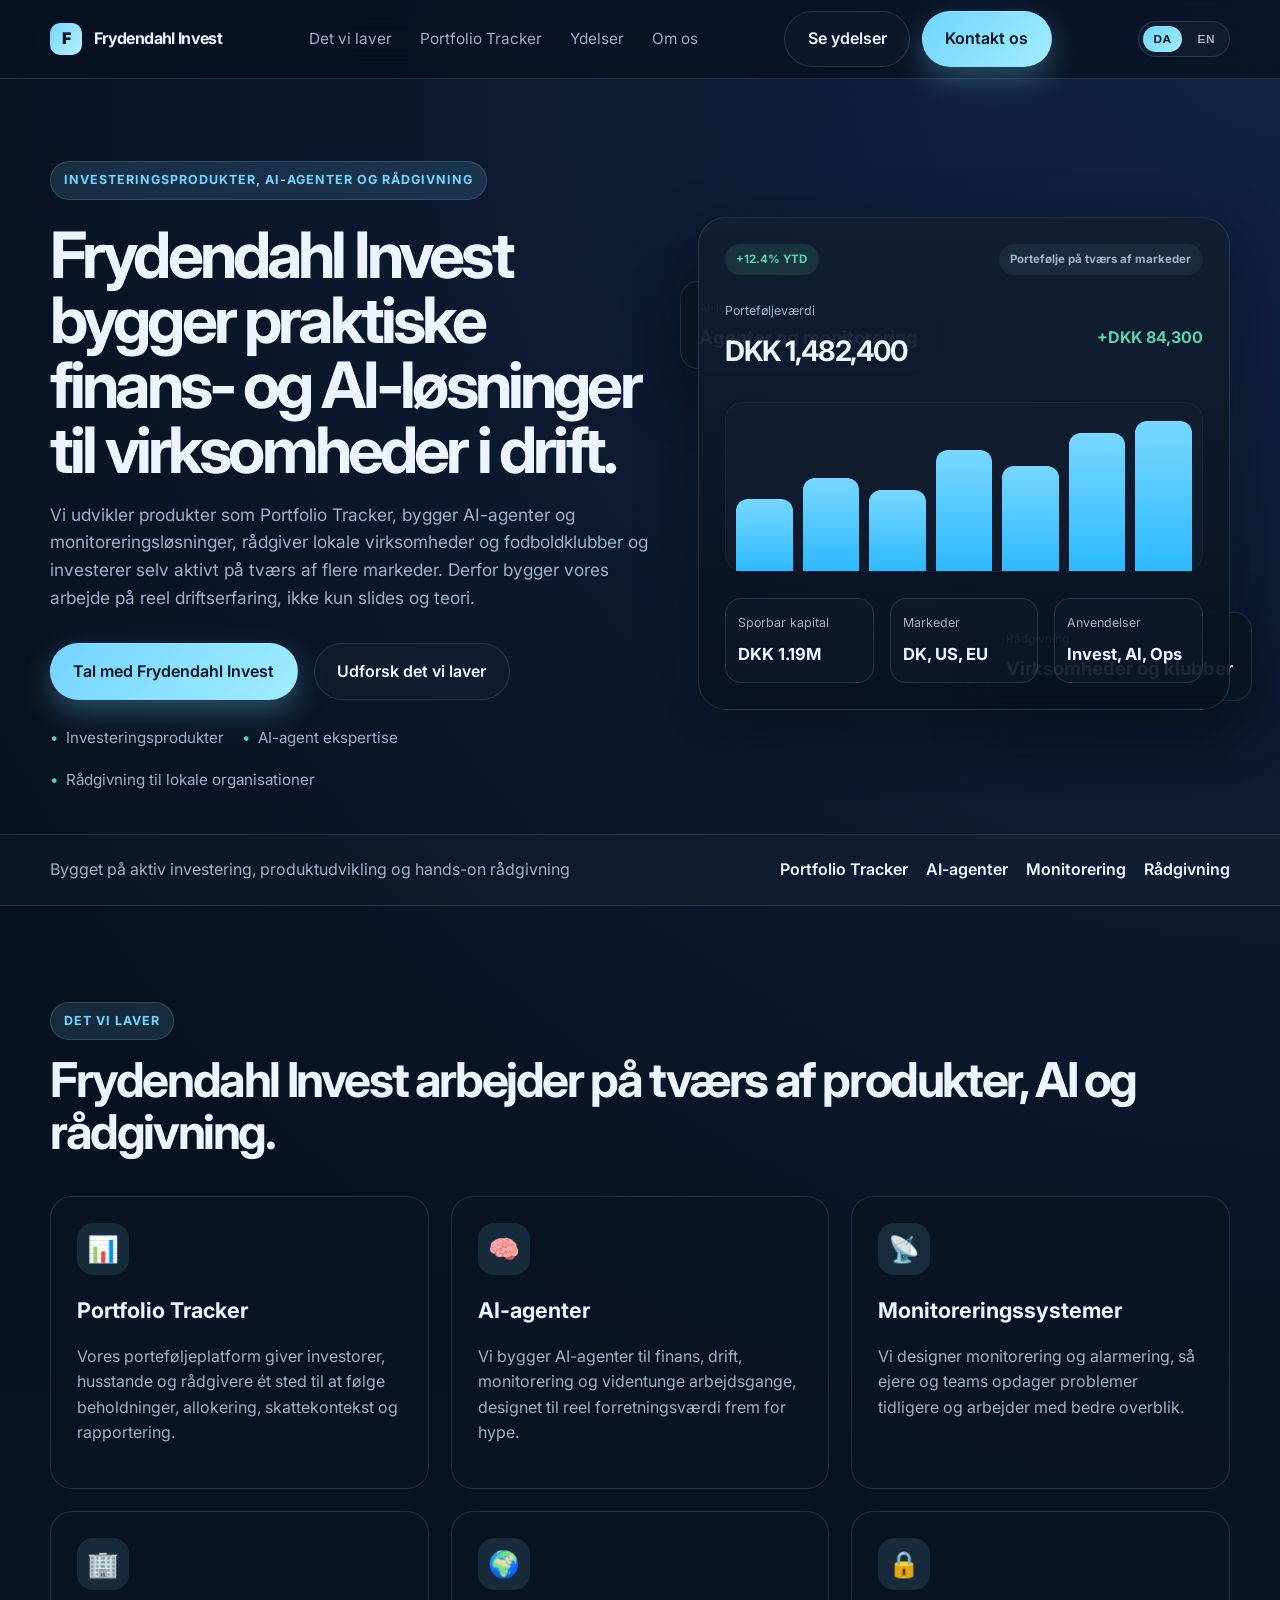
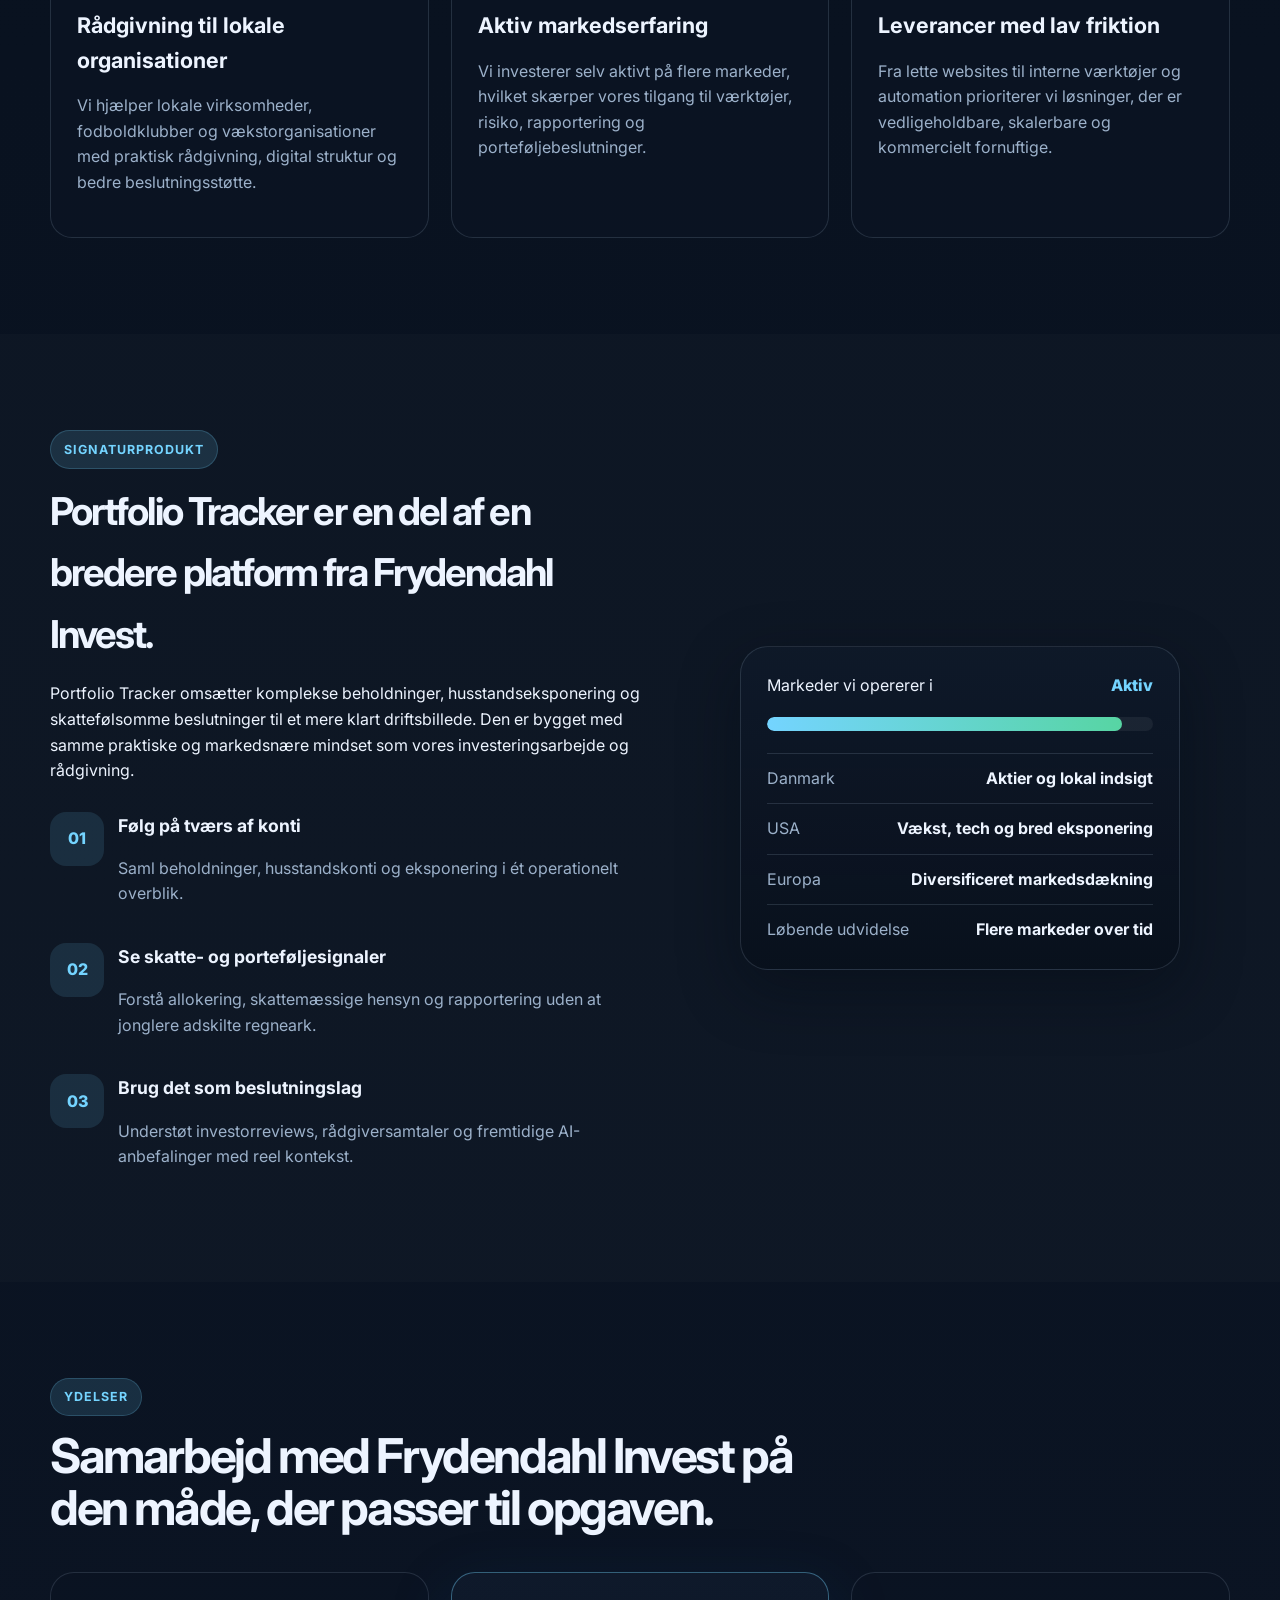
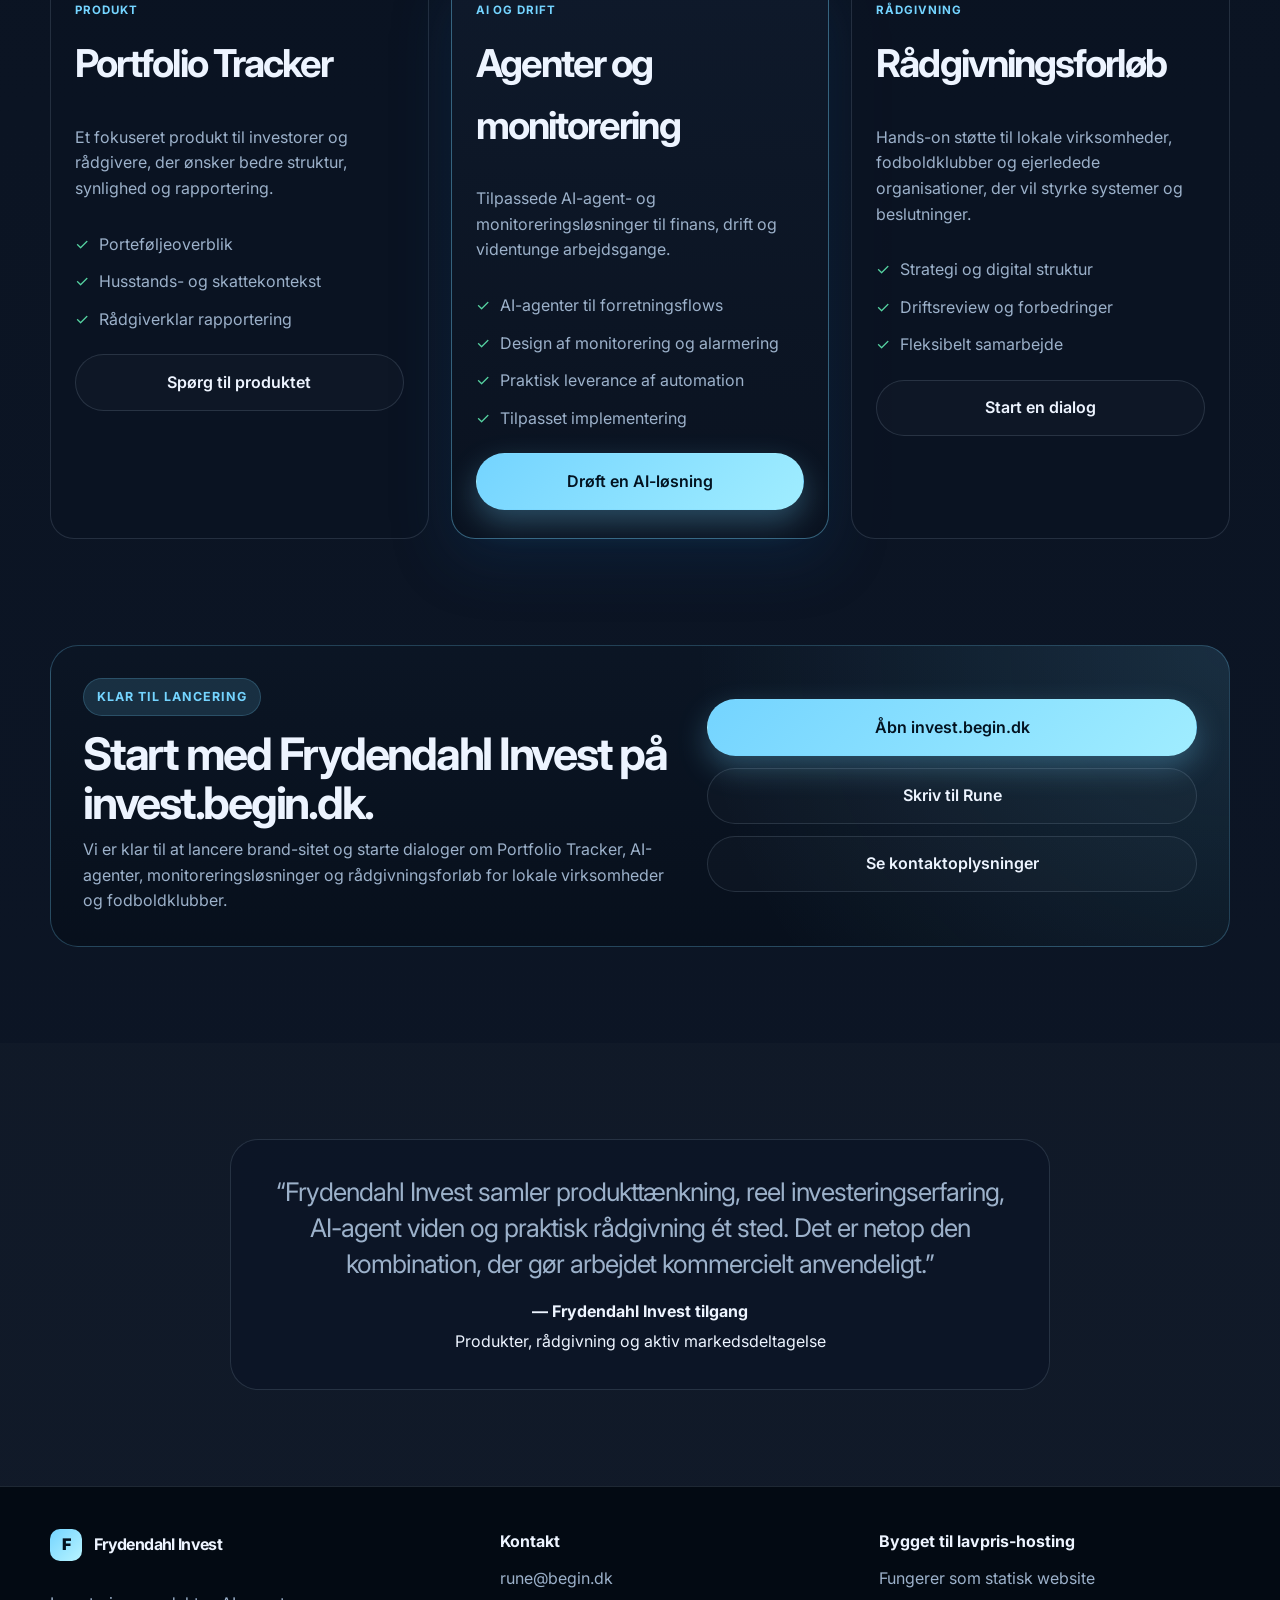
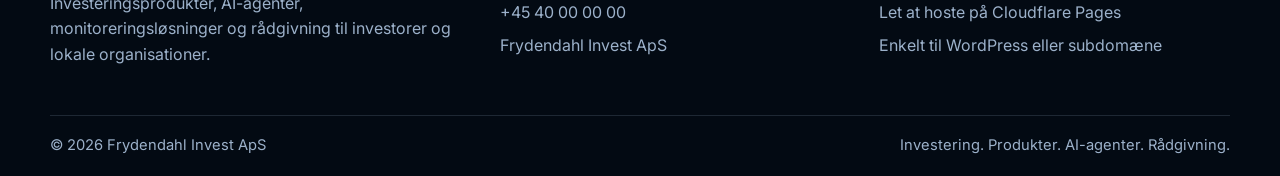
==== index.html @ 170d6d77 "Add Danish default language with EN toggle" ====
<!DOCTYPE html>
<html lang="da">
  <head>
    <meta charset="UTF-8" />
    <meta name="viewport" content="width=device-width, initial-scale=1.0" />
    <meta
      name="description"
      content="Frydendahl Invest ApS bygger investeringsprodukter, AI-agenter, monitoreringsløsninger og rådgivning til investorer, lokale virksomheder og sportsklubber."
    />
    <title>Frydendahl Invest ApS | Investeringsprodukter, AI-agenter og rådgivning</title>
    <link rel="icon" type="image/svg+xml" href="favicon.svg" />
    <link rel="preconnect" href="https://fonts.googleapis.com" />
    <link rel="preconnect" href="https://fonts.gstatic.com" crossorigin />
    <link
      href="https://fonts.googleapis.com/css2?family=Inter:wght@400;500;600;700;800;900&display=swap"
      rel="stylesheet"
    />
    <link rel="stylesheet" href="styles.css" />
  </head>
  <body>
    <header class="site-header">
      <div class="container nav-wrap">
        <a class="brand" href="#top" aria-label="Frydendahl Invest ApS hjem" data-i18n-attr="aria-label:brandAria">
          <span class="brand-mark">F</span>
          <span>Frydendahl Invest</span>
        </a>

        <nav class="main-nav" aria-label="Hovednavigation" data-i18n-attr="aria-label:mainNavAria">
          <a href="#features" data-i18n="navWhat">Det vi laver</a>
          <a href="#benefits" data-i18n="navTracker">Portfolio Tracker</a>
          <a href="#pricing" data-i18n="navOfferings">Ydelser</a>
          <a href="#about" data-i18n="navAbout">Om os</a>
        </nav>

        <div class="nav-actions">
          <a href="#pricing" class="btn btn-secondary" data-i18n="btnSeeOfferings">Se ydelser</a>
          <a href="#contact" class="btn btn-primary" data-i18n="btnTalk">Kontakt os</a>
        </div>

        <div class="lang-switch" role="group" aria-label="Sprogvalg" data-i18n-attr="aria-label:langSwitchAria">
          <button type="button" class="lang-btn active" data-lang="da" aria-pressed="true">DA</button>
          <button type="button" class="lang-btn" data-lang="en" aria-pressed="false">EN</button>
        </div>
      </div>
    </header>

    <main id="top">
      <section class="hero">
        <div class="container hero-grid">
          <div class="hero-copy">
            <span class="eyebrow" data-i18n="heroEyebrow">Investeringsprodukter, AI-agenter og rådgivning</span>
            <h1 data-i18n="heroTitle">Frydendahl Invest bygger praktiske finans- og AI-løsninger til virksomheder i drift.</h1>
            <p data-i18n="heroText">
              Vi udvikler produkter som Portfolio Tracker, bygger AI-agenter og monitoreringsløsninger,
              rådgiver lokale virksomheder og fodboldklubber og investerer selv aktivt på tværs af flere markeder.
              Derfor bygger vores arbejde på reel driftserfaring, ikke kun slides og teori.
            </p>

            <div class="cta-row">
              <a href="#contact" class="btn btn-primary" data-i18n="heroCtaPrimary">Tal med Frydendahl Invest</a>
              <a href="#features" class="btn btn-secondary" data-i18n="heroCtaSecondary">Udforsk det vi laver</a>
            </div>

            <ul class="trust-list" aria-label="Nøglefordele" data-i18n-attr="aria-label:trustAria">
              <li data-i18n="trust1">Investeringsprodukter</li>
              <li data-i18n="trust2">AI-agent ekspertise</li>
              <li data-i18n="trust3">Rådgivning til lokale organisationer</li>
            </ul>
          </div>

          <div class="hero-visual" aria-label="Produktdashboard forhåndsvisning" data-i18n-attr="aria-label:heroVisualAria">
            <div class="dashboard-card main-panel">
              <div class="panel-header">
                <span class="chip success">+12.4% YTD</span>
                <span class="chip muted" data-i18n="heroChip">Portefølje på tværs af markeder</span>
              </div>

              <div class="value-row">
                <div>
                  <label data-i18n="portfolioValueLabel">Porteføljeværdi</label>
                  <strong>DKK 1,482,400</strong>
                </div>
                <div class="trend positive">+DKK 84,300</div>
              </div>

              <div class="mini-bars" aria-hidden="true">
                <span style="height: 48%"></span>
                <span style="height: 62%"></span>
                <span style="height: 54%"></span>
                <span style="height: 81%"></span>
                <span style="height: 70%"></span>
                <span style="height: 92%"></span>
                <span style="height: 100%"></span>
              </div>

              <div class="stats-grid">
                <div class="stat-box">
                  <span class="label" data-i18n="statCapital">Sporbar kapital</span>
                  <strong>DKK 1.19M</strong>
                </div>
                <div class="stat-box">
                  <span class="label" data-i18n="statMarkets">Markeder</span>
                  <strong>DK, US, EU</strong>
                </div>
                <div class="stat-box">
                  <span class="label" data-i18n="statUseCases">Anvendelser</span>
                  <strong>Invest, AI, Ops</strong>
                </div>
              </div>
            </div>

            <div class="floating-card card-one">
              <span data-i18n="float1Label">Rådgivning</span>
              <strong data-i18n="float1Value">Virksomheder og klubber</strong>
            </div>

            <div class="floating-card card-two">
              <span data-i18n="float2Label">AI-leverance</span>
              <strong data-i18n="float2Value">Agenter og monitorering</strong>
            </div>
          </div>
        </div>
      </section>

      <section class="partners">
        <div class="container partners-inner">
          <span data-i18n="partnersLead">Bygget på aktiv investering, produktudvikling og hands-on rådgivning</span>
          <div class="partner-logos" aria-label="Platformens kerneområder" data-i18n-attr="aria-label:partnersAria">
            <span data-i18n="partners1">Portfolio Tracker</span>
            <span data-i18n="partners2">AI-agenter</span>
            <span data-i18n="partners3">Monitorering</span>
            <span data-i18n="partners4">Rådgivning</span>
          </div>
        </div>
      </section>

      <section id="features" class="section">
        <div class="container">
          <div class="section-heading">
            <span class="eyebrow" data-i18n="featuresEyebrow">Det vi laver</span>
            <h2 data-i18n="featuresTitle">Frydendahl Invest arbejder på tværs af produkter, AI og rådgivning.</h2>
          </div>

          <div class="feature-grid">
            <article class="feature-card">
              <div class="icon">📊</div>
              <h3>Portfolio Tracker</h3>
              <p data-i18n="feature1">Vores porteføljeplatform giver investorer, husstande og rådgivere ét sted til at følge beholdninger, allokering, skattekontekst og rapportering.</p>
            </article>

            <article class="feature-card">
              <div class="icon">🧠</div>
              <h3 data-i18n="feature2Title">AI-agenter</h3>
              <p data-i18n="feature2">Vi bygger AI-agenter til finans, drift, monitorering og videntunge arbejdsgange, designet til reel forretningsværdi frem for hype.</p>
            </article>

            <article class="feature-card">
              <div class="icon">📡</div>
              <h3 data-i18n="feature3Title">Monitoreringssystemer</h3>
              <p data-i18n="feature3">Vi designer monitorering og alarmering, så ejere og teams opdager problemer tidligere og arbejder med bedre overblik.</p>
            </article>

            <article class="feature-card">
              <div class="icon">🏢</div>
              <h3 data-i18n="feature4Title">Rådgivning til lokale organisationer</h3>
              <p data-i18n="feature4">Vi hjælper lokale virksomheder, fodboldklubber og vækstorganisationer med praktisk rådgivning, digital struktur og bedre beslutningsstøtte.</p>
            </article>

            <article class="feature-card">
              <div class="icon">🌍</div>
              <h3 data-i18n="feature5Title">Aktiv markedserfaring</h3>
              <p data-i18n="feature5">Vi investerer selv aktivt på flere markeder, hvilket skærper vores tilgang til værktøjer, risiko, rapportering og porteføljebeslutninger.</p>
            </article>

            <article class="feature-card">
              <div class="icon">🔒</div>
              <h3 data-i18n="feature6Title">Leverancer med lav friktion</h3>
              <p data-i18n="feature6">Fra lette websites til interne værktøjer og automation prioriterer vi løsninger, der er vedligeholdbare, skalerbare og kommercielt fornuftige.</p>
            </article>
          </div>
        </div>
      </section>

      <section id="benefits" class="section alt-bg">
        <div class="container split-layout">
          <div>
            <span class="eyebrow" data-i18n="flagshipEyebrow">Signaturprodukt</span>
            <h2 data-i18n="flagshipTitle">Portfolio Tracker er en del af en bredere platform fra Frydendahl Invest.</h2>
            <p data-i18n="flagshipText">
              Portfolio Tracker omsætter komplekse beholdninger, husstandseksponering og skattefølsomme beslutninger
              til et mere klart driftsbillede. Den er bygget med samme praktiske og markedsnære mindset som vores
              investeringsarbejde og rådgivning.
            </p>

            <div class="check-list">
              <div>
                <strong>01</strong>
                <div>
                  <h3 data-i18n="check1Title">Følg på tværs af konti</h3>
                  <p data-i18n="check1Text">Saml beholdninger, husstandskonti og eksponering i ét operationelt overblik.</p>
                </div>
              </div>

              <div>
                <strong>02</strong>
                <div>
                  <h3 data-i18n="check2Title">Se skatte- og porteføljesignaler</h3>
                  <p data-i18n="check2Text">Forstå allokering, skattemæssige hensyn og rapportering uden at jonglere adskilte regneark.</p>
                </div>
              </div>

              <div>
                <strong>03</strong>
                <div>
                  <h3 data-i18n="check3Title">Brug det som beslutningslag</h3>
                  <p data-i18n="check3Text">Understøt investorreviews, rådgiversamtaler og fremtidige AI-anbefalinger med reel kontekst.</p>
                </div>
              </div>
            </div>
          </div>

          <div class="benefit-panel">
            <div class="panel-box">
              <div class="mini-header">
                <span data-i18n="marketsHeader">Markeder vi opererer i</span>
                <span class="score" data-i18n="marketsActive">Aktiv</span>
              </div>

              <div class="progress-track">
                <span style="width: 92%"></span>
              </div>

              <ul class="risk-list">
                <li><span data-i18n="market1">Danmark</span><strong data-i18n="market1Info">Aktier og lokal indsigt</strong></li>
                <li><span data-i18n="market2">USA</span><strong data-i18n="market2Info">Vækst, tech og bred eksponering</strong></li>
                <li><span data-i18n="market3">Europa</span><strong data-i18n="market3Info">Diversificeret markedsdækning</strong></li>
                <li><span data-i18n="market4">Løbende udvidelse</span><strong data-i18n="market4Info">Flere markeder over tid</strong></li>
              </ul>
            </div>
          </div>
        </div>
      </section>

      <section id="pricing" class="section">
        <div class="container">
          <div class="section-heading narrow">
            <span class="eyebrow" data-i18n="offeringsEyebrow">Ydelser</span>
            <h2 data-i18n="offeringsTitle">Samarbejd med Frydendahl Invest på den måde, der passer til opgaven.</h2>
          </div>

          <div class="pricing-grid">
            <article class="price-card">
              <span class="tier" data-i18n="price1Tier">Produkt</span>
              <h3>Portfolio Tracker</h3>
              <p data-i18n="price1Text">Et fokuseret produkt til investorer og rådgivere, der ønsker bedre struktur, synlighed og rapportering.</p>
              <ul>
                <li data-i18n="price1Item1">Porteføljeoverblik</li>
                <li data-i18n="price1Item2">Husstands- og skattekontekst</li>
                <li data-i18n="price1Item3">Rådgiverklar rapportering</li>
              </ul>
              <a href="#contact" class="btn btn-secondary full" data-i18n="price1Cta">Spørg til produktet</a>
            </article>

            <article class="price-card featured">
              <span class="tier" data-i18n="price2Tier">AI og drift</span>
              <h3 data-i18n="price2Title">Agenter og monitorering</h3>
              <p data-i18n="price2Text">Tilpassede AI-agent- og monitoreringsløsninger til finans, drift og videntunge arbejdsgange.</p>
              <ul>
                <li data-i18n="price2Item1">AI-agenter til forretningsflows</li>
                <li data-i18n="price2Item2">Design af monitorering og alarmering</li>
                <li data-i18n="price2Item3">Praktisk leverance af automation</li>
                <li data-i18n="price2Item4">Tilpasset implementering</li>
              </ul>
              <a href="#contact" class="btn btn-primary full" data-i18n="price2Cta">Drøft en AI-løsning</a>
            </article>

            <article class="price-card">
              <span class="tier" data-i18n="price3Tier">Rådgivning</span>
              <h3 data-i18n="price3Title">Rådgivningsforløb</h3>
              <p data-i18n="price3Text">Hands-on støtte til lokale virksomheder, fodboldklubber og ejerledede organisationer, der vil styrke systemer og beslutninger.</p>
              <ul>
                <li data-i18n="price3Item1">Strategi og digital struktur</li>
                <li data-i18n="price3Item2">Driftsreview og forbedringer</li>
                <li data-i18n="price3Item3">Fleksibelt samarbejde</li>
              </ul>
              <a href="#contact" class="btn btn-secondary full" data-i18n="price3Cta">Start en dialog</a>
            </article>
          </div>
        </div>
      </section>

      <section class="section launch-cta" id="launch">
        <div class="container launch-panel">
          <div>
            <span class="eyebrow" data-i18n="launchEyebrow">Klar til lancering</span>
            <h2 data-i18n="launchTitle">Start med Frydendahl Invest på invest.begin.dk.</h2>
            <p data-i18n="launchText">
              Vi er klar til at lancere brand-sitet og starte dialoger om Portfolio Tracker,
              AI-agenter, monitoreringsløsninger og rådgivningsforløb for lokale virksomheder og fodboldklubber.
            </p>
          </div>
          <div class="launch-actions">
            <a href="https://invest.begin.dk" class="btn btn-primary" target="_blank" rel="noopener noreferrer" data-i18n="launchCta1">Åbn invest.begin.dk</a>
            <a href="mailto:rune@begin.dk?subject=Frydendahl%20Invest%20Inquiry" class="btn btn-secondary" data-i18n="launchCta2">Skriv til Rune</a>
            <a href="#contact" class="btn btn-secondary" data-i18n="launchCta3">Se kontaktoplysninger</a>
          </div>
        </div>
      </section>

      <section id="about" class="section alt-bg">
        <div class="container testimonial-wrap">
          <div class="quote-block">
            <p data-i18n="quoteText">
              “Frydendahl Invest samler produkttænkning, reel investeringserfaring,
              AI-agent viden og praktisk rådgivning ét sted. Det er netop den kombination,
              der gør arbejdet kommercielt anvendeligt.”
            </p>
            <div class="quote-author">
              <strong data-i18n="quoteAuthor">— Frydendahl Invest tilgang</strong>
              <span data-i18n="quoteSub">Produkter, rådgivning og aktiv markedsdeltagelse</span>
            </div>
          </div>
        </div>
      </section>
    </main>

    <footer id="contact" class="site-footer">
      <div class="container footer-grid">
        <div>
          <a href="#top" class="brand footer-brand">
            <span class="brand-mark">F</span>
            <span>Frydendahl Invest</span>
          </a>
          <p data-i18n="footerLead">Investeringsprodukter, AI-agenter, monitoreringsløsninger og rådgivning til investorer og lokale organisationer.</p>
        </div>

        <div>
          <h3 data-i18n="footerContactTitle">Kontakt</h3>
          <ul>
            <li><a href="mailto:rune@begin.dk">rune@begin.dk</a></li>
            <li><a href="tel:+4540000000">+45 40 00 00 00</a></li>
            <li>Frydendahl Invest ApS</li>
          </ul>
        </div>

        <div>
          <h3 data-i18n="footerHostingTitle">Bygget til lavpris-hosting</h3>
          <ul>
            <li data-i18n="footerHost1">Fungerer som statisk website</li>
            <li data-i18n="footerHost2">Let at hoste på Cloudflare Pages</li>
            <li data-i18n="footerHost3">Enkelt til WordPress eller subdomæne</li>
          </ul>
        </div>
      </div>

      <div class="container footer-bottom">
        <span>© 2026 Frydendahl Invest ApS</span>
        <span data-i18n="footerTagline">Investering. Produkter. AI-agenter. Rådgivning.</span>
      </div>
    </footer>

    <script src="script.js"></script>
  </body>
</html>
---- styles.css ----
:root {
  --bg: #08111f;
  --bg-soft: #0d1a2d;
  --surface: rgba(10, 19, 34, 0.9);
  --surface-strong: #101d30;
  --card: rgba(16, 29, 48, 0.9);
  --card-2: rgba(13, 22, 39, 0.75);
  --text: #edf4ff;
  --muted: #9cb1ca;
  --line: rgba(155, 175, 201, 0.18);
  --primary: #74d4ff;
  --primary-strong: #2db9ff;
  --primary-soft: rgba(116, 212, 255, 0.14);
  --success: #57d5a3;
  --warning: #ffce73;
  --shadow: 0 20px 60px rgba(5, 11, 20, 0.45);
}

* { box-sizing: border-box; }

html {
  scroll-behavior: smooth;
}

body {
  margin: 0;
  font-family: "Inter", sans-serif;
  background:
    radial-gradient(circle at top right, rgba(69, 121, 255, 0.18), transparent 30%),
    linear-gradient(180deg, #07101d 0%, #0d1626 100%);
  color: var(--text);
  line-height: 1.6;
}

a {
  color: inherit;
  text-decoration: none;
}

img { max-width: 100%; }

.container {
  width: min(1180px, calc(100% - 32px));
  margin: 0 auto;
}

.site-header {
  position: sticky;
  top: 0;
  z-index: 20;
  backdrop-filter: blur(16px);
  background: rgba(8, 17, 31, 0.7);
  border-bottom: 1px solid var(--line);
}

.nav-wrap {
  display: flex;
  align-items: center;
  justify-content: space-between;
  min-height: 78px;
  gap: 20px;
}

.brand {
  display: inline-flex;
  align-items: center;
  gap: 12px;
  font-weight: 700;
  letter-spacing: -0.04em;
}

.brand-mark {
  display: inline-grid;
  place-items: center;
  width: 32px;
  height: 32px;
  border-radius: 10px;
  background: linear-gradient(135deg, var(--primary), #b8f4ff);
  color: #04121f;
  font-weight: 900;
}

.main-nav {
  display: flex;
  align-items: center;
  gap: 28px;
  color: var(--muted);
  font-size: 0.96rem;
}

.main-nav a {
  transition: color 0.2s ease;
}

.main-nav a:hover,
.main-nav a:focus-visible {
  color: var(--text);
}

.nav-actions {
  display: flex;
  align-items: center;
  gap: 12px;
}

.lang-switch {
  display: inline-flex;
  align-items: center;
  gap: 6px;
  padding: 4px;
  border: 1px solid var(--line);
  border-radius: 999px;
  background: rgba(255, 255, 255, 0.03);
}

.lang-btn {
  border: 0;
  border-radius: 999px;
  padding: 0.36rem 0.62rem;
  font-size: 0.74rem;
  font-weight: 700;
  letter-spacing: 0.05em;
  color: var(--muted);
  background: transparent;
  cursor: pointer;
}

.lang-btn.active {
  color: #031321;
  background: linear-gradient(135deg, var(--primary), #a0edff);
}

.btn {
  display: inline-flex;
  align-items: center;
  justify-content: center;
  padding: 0.9rem 1.4rem;
  border-radius: 999px;
  border: 1px solid transparent;
  font-weight: 600;
  transition: transform 0.18s ease, box-shadow 0.18s ease, border-color 0.18s ease;
  cursor: pointer;
}

.btn:hover,
.btn:focus-visible {
  transform: translateY(-1px);
}

.btn-primary {
  background: linear-gradient(135deg, var(--primary), #a0edff);
  color: #031321;
  box-shadow: 0 12px 30px rgba(116, 212, 255, 0.3);
}

.btn-secondary {
  border-color: var(--line);
  background: rgba(255, 255, 255, 0.02);
  color: var(--text);
}

.full { width: 100%; }

.hero {
  padding: 82px 0 42px;
}

.hero-grid {
  display: grid;
  grid-template-columns: 1.06fr 0.94fr;
  align-items: center;
  gap: 48px;
}

.eyebrow {
  display: inline-block;
  padding: 0.52rem 0.8rem;
  border: 1px solid rgba(116, 212, 255, 0.2);
  background: var(--primary-soft);
  color: var(--primary);
  border-radius: 999px;
  font-size: 0.78rem;
  font-weight: 700;
  letter-spacing: 0.08em;
  text-transform: uppercase;
}

.hero-copy h1 {
  margin: 22px 0 18px;
  font-size: clamp(2.6rem, 5vw, 5rem);
  line-height: 1.02;
  letter-spacing: -0.06em;
}

.hero-copy p {
  margin: 0;
  max-width: 620px;
  font-size: 1.08rem;
  color: var(--muted);
}

.cta-row {
  display: flex;
  flex-wrap: wrap;
  gap: 16px;
  margin-top: 32px;
}

.trust-list {
  display: flex;
  flex-wrap: wrap;
  gap: 18px;
  margin: 26px 0 0;
  padding: 0;
  list-style: none;
  color: var(--muted);
  font-size: 0.95rem;
}

.trust-list li::before {
  content: "•";
  color: var(--success);
  margin-right: 8px;
}

.hero-visual {
  position: relative;
  min-height: 520px;
}

.dashboard-card {
  position: relative;
  z-index: 2;
  padding: 26px;
  border-radius: 28px;
  background: linear-gradient(180deg, rgba(18, 31, 52, 0.95), rgba(9, 17, 31, 0.92));
  border: 1px solid var(--line);
  box-shadow: var(--shadow);
}

.panel-header,
.value-row,
.mini-header {
  display: flex;
  align-items: center;
  justify-content: space-between;
  gap: 12px;
}

.chip {
  display: inline-flex;
  padding: 0.42rem 0.72rem;
  border-radius: 999px;
  font-size: 0.72rem;
  font-weight: 700;
}

.chip.success {
  background: rgba(87, 213, 163, 0.12);
  color: var(--success);
}

.chip.muted {
  background: rgba(156, 177, 202, 0.08);
  color: var(--muted);
}

.value-row {
  margin-top: 26px;
}

.value-row label,
.label {
  display: block;
  font-size: 0.78rem;
  color: var(--muted);
  margin-bottom: 8px;
}

.value-row strong {
  font-size: clamp(1.7rem, 2.2vw, 2.7rem);
  letter-spacing: -0.05em;
}

.trend {
  font-weight: 700;
  color: var(--success);
}

.mini-bars {
  display: grid;
  grid-template-columns: repeat(7, minmax(0, 1fr));
  align-items: end;
  gap: 10px;
  height: 170px;
  margin: 28px 0 26px;
  padding: 18px 10px 0;
  border-radius: 18px;
  background: rgba(255, 255, 255, 0.02);
  border: 1px solid rgba(255,255,255,0.04);
}

.mini-bars span {
  display: block;
  border-radius: 12px 12px 0 0;
  background: linear-gradient(180deg, #77d7ff 0%, #2db9ff 100%);
}

.stats-grid {
  display: grid;
  grid-template-columns: repeat(3, minmax(0, 1fr));
  gap: 16px;
}

.stat-box {
  padding: 14px 12px;
  border-radius: 16px;
  background: rgba(255,255,255,0.02);
  border: 1px solid var(--line);
}

.stat-box strong {
  font-size: 1.04rem;
}

.floating-card {
  position: absolute;
  display: flex;
  flex-direction: column;
  gap: 6px;
  min-width: 180px;
  padding: 16px 18px;
  border-radius: 18px;
  border: 1px solid var(--line);
  background: rgba(13, 24, 40, 0.9);
  box-shadow: var(--shadow);
  backdrop-filter: blur(16px);
}

.floating-card span {
  color: var(--muted);
  font-size: 0.75rem;
}

.floating-card strong {
  font-size: 1.16rem;
}

.card-one {
  right: -22px;
  bottom: 36px;
}

.card-two {
  left: -18px;
  top: 64px;
}

.partners {
  border-top: 1px solid var(--line);
  border-bottom: 1px solid var(--line);
  background: rgba(255,255,255,0.015);
}

.partners-inner {
  display: flex;
  align-items: center;
  justify-content: space-between;
  gap: 24px;
  padding: 22px 0;
  color: var(--muted);
}

.partner-logos {
  display: flex;
  flex-wrap: wrap;
  justify-content: flex-end;
  gap: 18px;
  font-weight: 600;
  color: var(--text);
}

.section {
  padding: 96px 0;
}

.alt-bg {
  background: rgba(255,255,255,0.015);
}

.section-heading {
  margin-bottom: 38px;
}

.section-heading h2 {
  margin: 14px 0 0;
  font-size: clamp(2rem, 4vw, 3rem);
  line-height: 1.08;
  letter-spacing: -0.05em;
}

.narrow {
  max-width: 760px;
}

.feature-grid {
  display: grid;
  grid-template-columns: repeat(3, minmax(0, 1fr));
  gap: 22px;
}

.feature-card {
  padding: 26px;
  border-radius: 22px;
  background: rgba(12, 21, 36, 0.8);
  border: 1px solid var(--line);
}

.icon {
  display: inline-grid;
  place-items: center;
  width: 52px;
  height: 52px;
  border-radius: 16px;
  background: rgba(116, 212, 255, 0.12);
  font-size: 1.6rem;
}

.feature-card h3 {
  margin: 18px 0 12px;
  font-size: 1.35rem;
}

.feature-card p,
.price-card p,
.check-list p,
.quote-block p,
.site-footer p,
.site-footer li {
  color: var(--muted);
}

.split-layout {
  display: grid;
  grid-template-columns: 1.05fr 0.95fr;
  gap: 44px;
  align-items: center;
}

.split-layout > div > h2 {
  margin: 12px 0 16px;
  font-size: clamp(2.2rem, 3vw, 3rem);
  letter-spacing: -0.05em;
}

.check-list {
  display: grid;
  gap: 20px;
  margin-top: 28px;
}

.check-list > div {
  display: grid;
  grid-template-columns: 54px 1fr;
  gap: 14px;
  align-items: start;
}

.check-list strong {
  display: inline-grid;
  place-items: center;
  width: 54px;
  height: 54px;
  border-radius: 16px;
  background: rgba(116, 212, 255, 0.12);
  color: var(--primary);
  font-weight: 800;
}

.check-list h3 {
  margin: 0 0 6px;
  font-size: 1.1rem;
}

.benefit-panel {
  display: flex;
  justify-content: center;
}

.panel-box {
  width: min(100%, 440px);
  padding: 26px;
  border-radius: 28px;
  background: linear-gradient(180deg, rgba(15, 25, 41, 0.95), rgba(8, 16, 28, 0.9));
  border: 1px solid var(--line);
  box-shadow: var(--shadow);
}

.score {
  font-weight: 800;
  color: var(--primary);
}

.progress-track {
  position: relative;
  width: 100%;
  height: 14px;
  margin-top: 18px;
  border-radius: 999px;
  background: rgba(255,255,255,0.06);
  overflow: hidden;
}

.progress-track span {
  display: block;
  height: 100%;
  border-radius: inherit;
  background: linear-gradient(90deg, var(--primary), var(--success));
}

.risk-list {
  list-style: none;
  padding: 0;
  margin: 22px 0 0;
  display: grid;
  gap: 12px;
}

.risk-list li {
  display: flex;
  align-items: center;
  justify-content: space-between;
  gap: 12px;
  padding-top: 12px;
  border-top: 1px solid var(--line);
}

.risk-list span {
  color: var(--muted);
}

.pricing-grid {
  display: grid;
  grid-template-columns: repeat(3, minmax(0, 1fr));
  gap: 22px;
}

.price-card {
  display: flex;
  flex-direction: column;
  gap: 14px;
  padding: 28px 24px;
  border-radius: 24px;
  border: 1px solid var(--line);
  background: rgba(10, 19, 34, 0.8);
}

.price-card.featured {
  border-color: rgba(116, 212, 255, 0.4);
  background: linear-gradient(180deg, rgba(15, 26, 44, 0.9), rgba(10, 18, 32, 0.9));
  box-shadow: 0 20px 60px rgba(14, 62, 108, 0.28);
}

.tier {
  color: var(--primary);
  font-weight: 700;
  letter-spacing: 0.08em;
  text-transform: uppercase;
  font-size: 0.72rem;
}

.price-card h3 {
  margin: 0;
  font-size: clamp(2rem, 3vw, 2.6rem);
  letter-spacing: -0.05em;
}

.price-card h3 span {
  font-size: 1rem;
  color: var(--muted);
}

.price-card ul {
  list-style: none;
  padding: 0;
  margin: 0 0 8px;
  display: grid;
  gap: 12px;
  color: var(--muted);
}

.price-card li::before {
  content: "✓";
  color: var(--success);
  margin-right: 10px;
}

.launch-cta {
  padding-top: 10px;
}

.launch-panel {
  display: grid;
  grid-template-columns: 1.1fr 0.9fr;
  gap: 26px;
  align-items: center;
  padding: 32px;
  border-radius: 28px;
  border: 1px solid rgba(116, 212, 255, 0.25);
  background:
    radial-gradient(circle at top right, rgba(116, 212, 255, 0.13), transparent 44%),
    linear-gradient(180deg, rgba(12, 22, 37, 0.92), rgba(8, 16, 28, 0.92));
}

.launch-panel h2 {
  margin: 14px 0 10px;
  font-size: clamp(1.9rem, 3.5vw, 2.8rem);
  line-height: 1.08;
  letter-spacing: -0.05em;
}

.launch-panel p {
  margin: 0;
  color: var(--muted);
  max-width: 640px;
}

.launch-actions {
  display: grid;
  gap: 12px;
}

.testimonial-wrap {
  display: flex;
  justify-content: center;
}

.quote-block {
  max-width: 820px;
  padding: 34px 28px;
  border-radius: 28px;
  border: 1px solid var(--line);
  background: rgba(12, 22, 38, 0.85);
  text-align: center;
}

.quote-block p {
  margin: 0;
  font-size: clamp(1.3rem, 2vw, 2rem);
  line-height: 1.4;
  letter-spacing: -0.04em;
}

.quote-author {
  margin-top: 18px;
  display: inline-flex;
  flex-direction: column;
  gap: 4px;
}

.site-footer {
  border-top: 1px solid var(--line);
  background: rgba(3, 9, 17, 0.9);
  padding: 42px 0 18px;
}

.footer-grid {
  display: grid;
  grid-template-columns: 1.2fr 1fr 1fr;
  gap: 28px;
}

.footer-brand {
  margin-bottom: 14px;
}

.site-footer h3 {
  margin: 0 0 12px;
  font-size: 1rem;
}

.site-footer ul {
  list-style: none;
  padding: 0;
  margin: 0;
  display: grid;
  gap: 8px;
}

.footer-bottom {
  display: flex;
  justify-content: space-between;
  align-items: center;
  gap: 18px;
  padding-top: 18px;
  margin-top: 32px;
  border-top: 1px solid var(--line);
  color: var(--muted);
  font-size: 0.92rem;
}

@media (max-width: 920px) {
  .main-nav,
  .nav-actions {
    display: none;
  }

  .lang-switch {
    margin-left: auto;
  }

  .hero-grid,
  .split-layout,
  .feature-grid,
  .pricing-grid,
  .footer-grid,
  .launch-panel {
    grid-template-columns: 1fr;
  }

  .hero-visual {
    min-height: 420px;
  }

  .partners-inner,
  .footer-bottom {
    flex-direction: column;
    align-items: flex-start;
  }

  .partner-logos {
    justify-content: flex-start;
  }
}

@media (max-width: 560px) {
  .hero {
    padding-top: 54px;
  }

  .cta-row {
    flex-direction: column;
    align-items: stretch;
  }

  .btn {
    width: 100%;
  }

  .hero-copy h1 {
    letter-spacing: -0.05em;
  }

  .stats-grid {
    grid-template-columns: 1fr;
  }

  .card-one {
    right: 10px;
    bottom: 12px;
  }

  .card-two {
    left: 12px;
    top: 12px;
  }
}
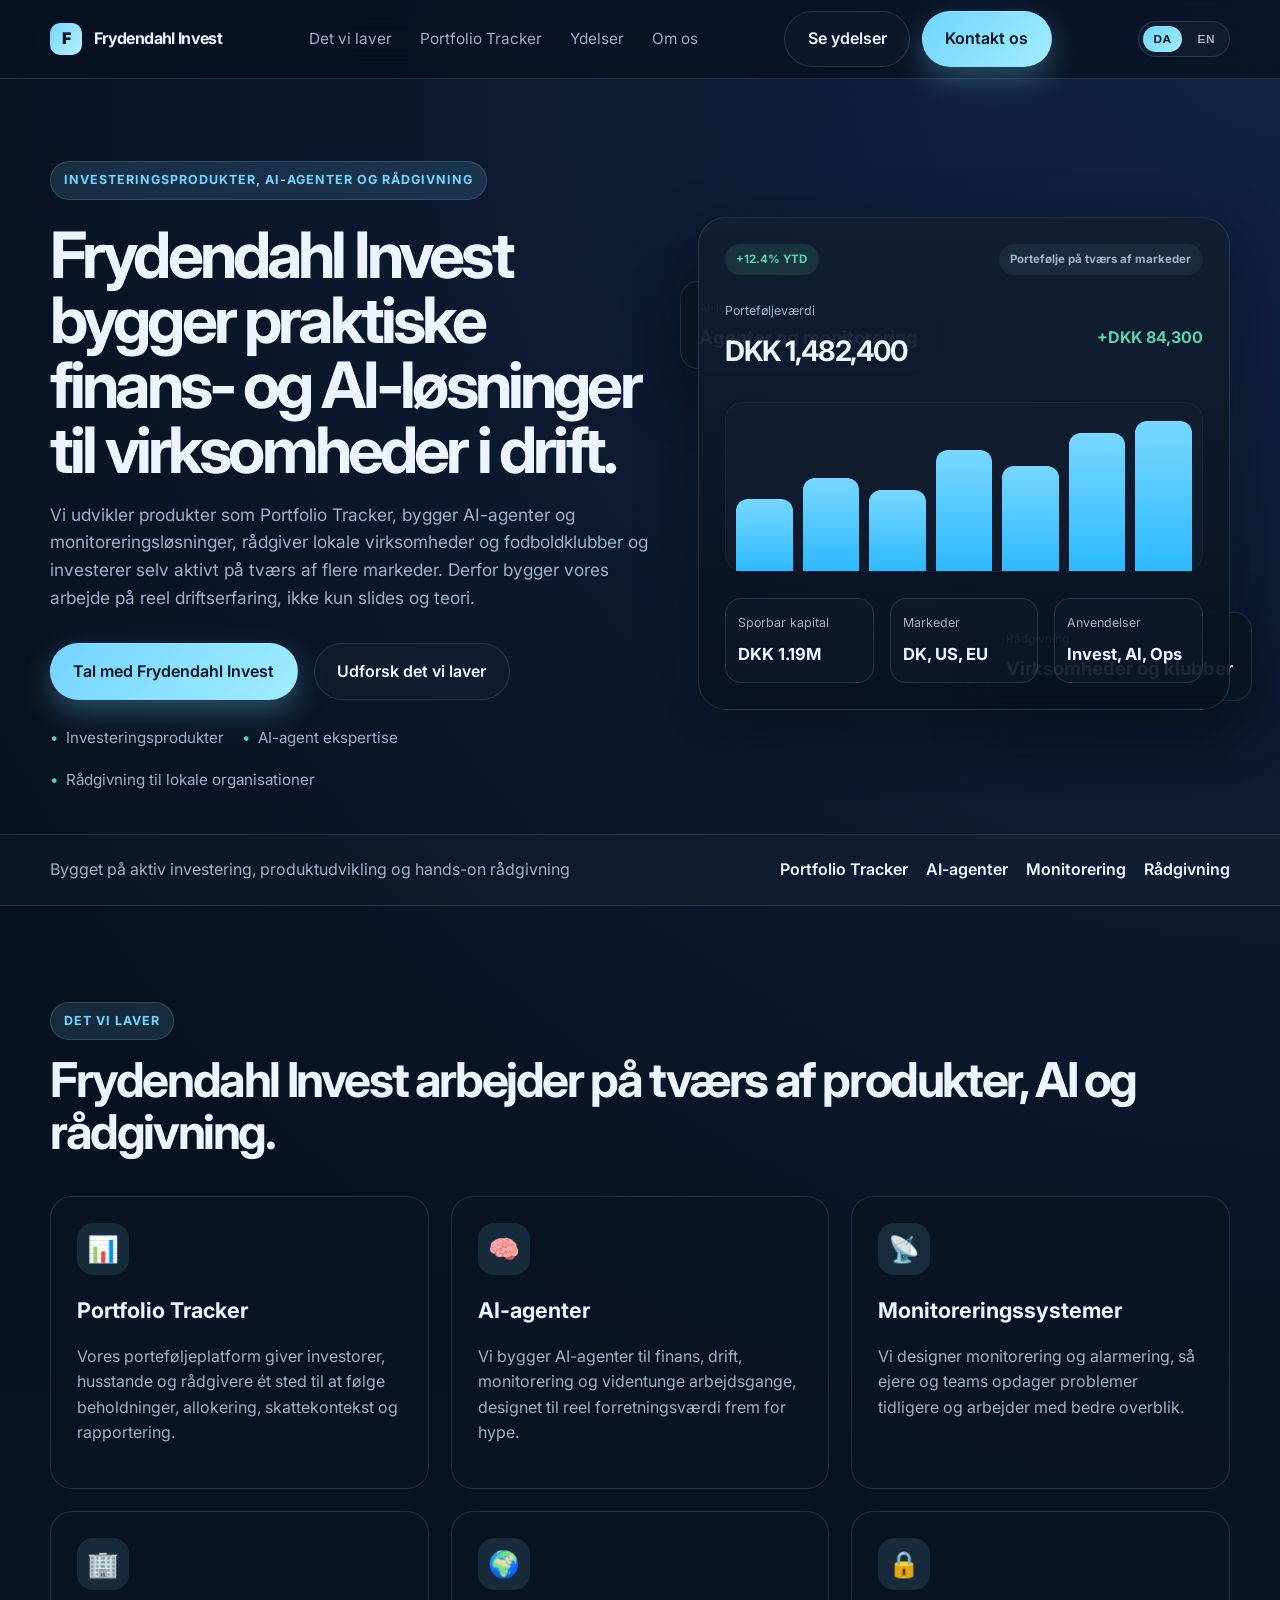
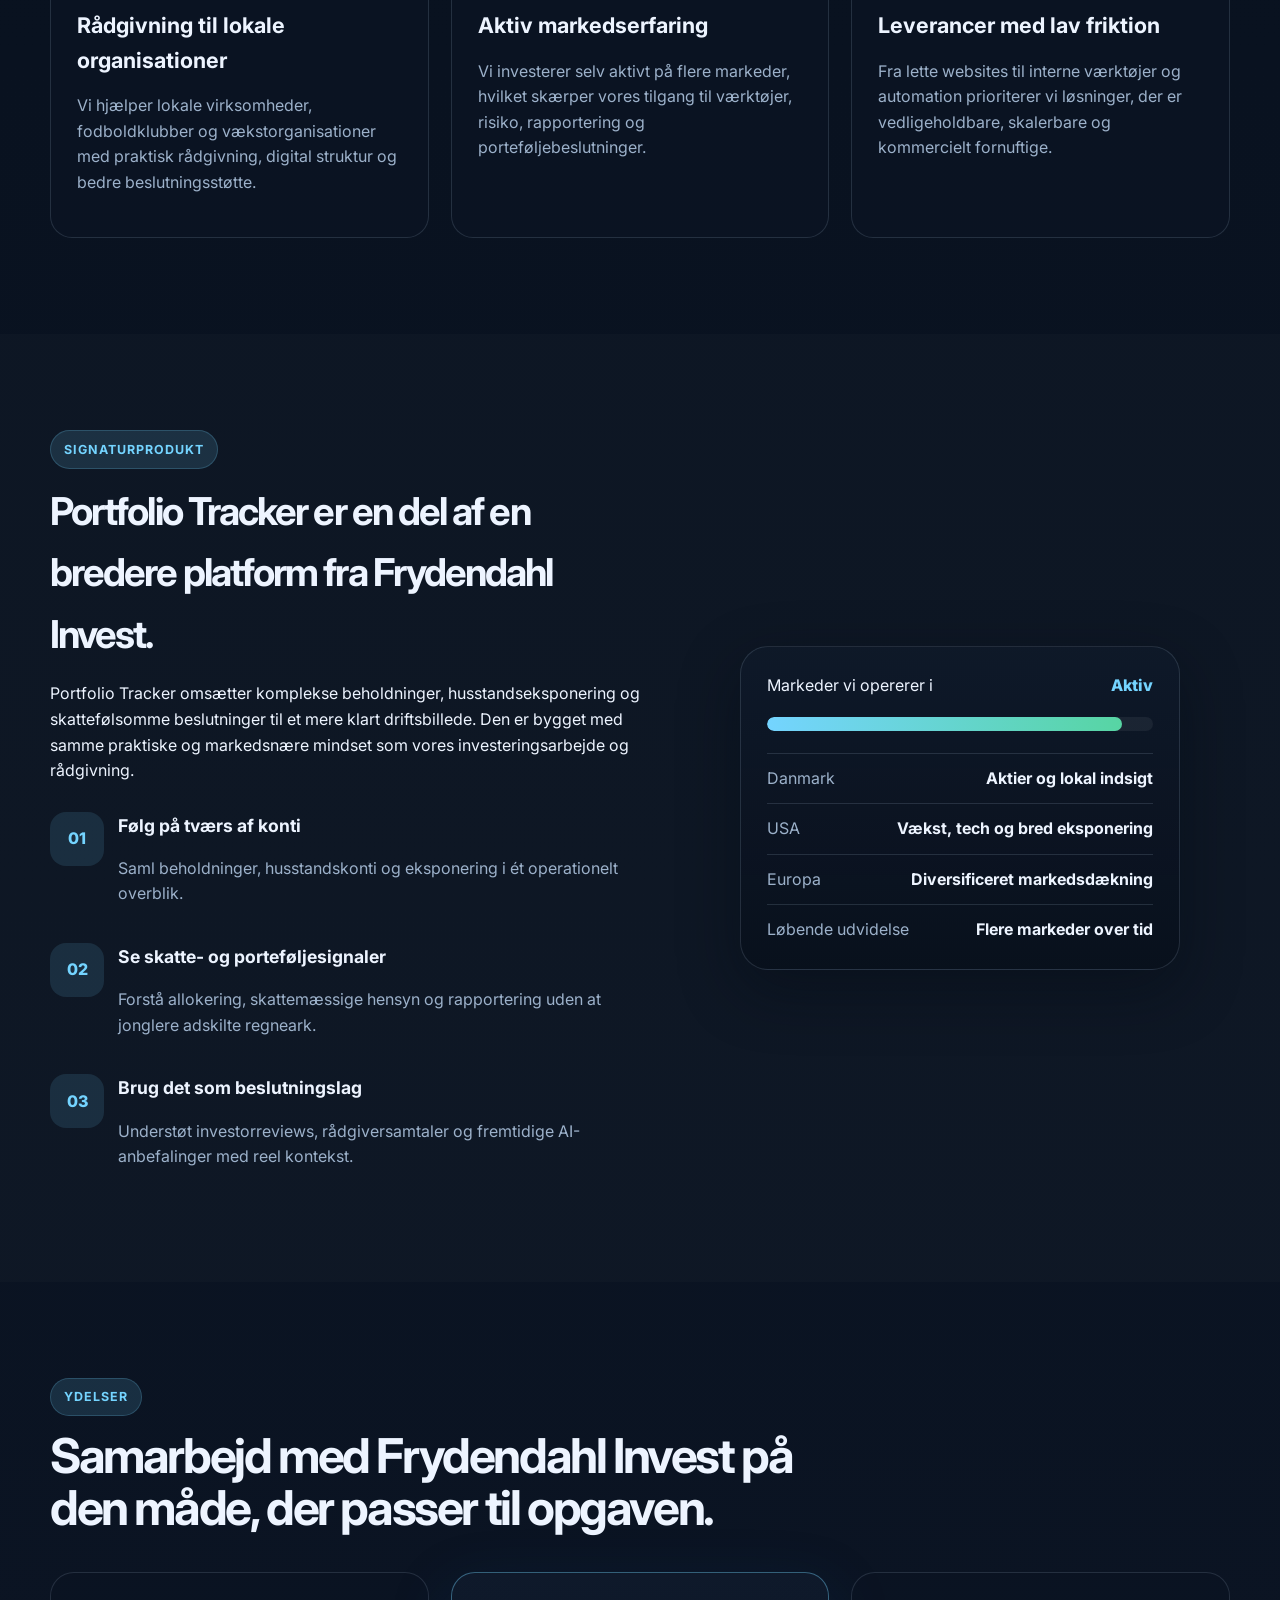
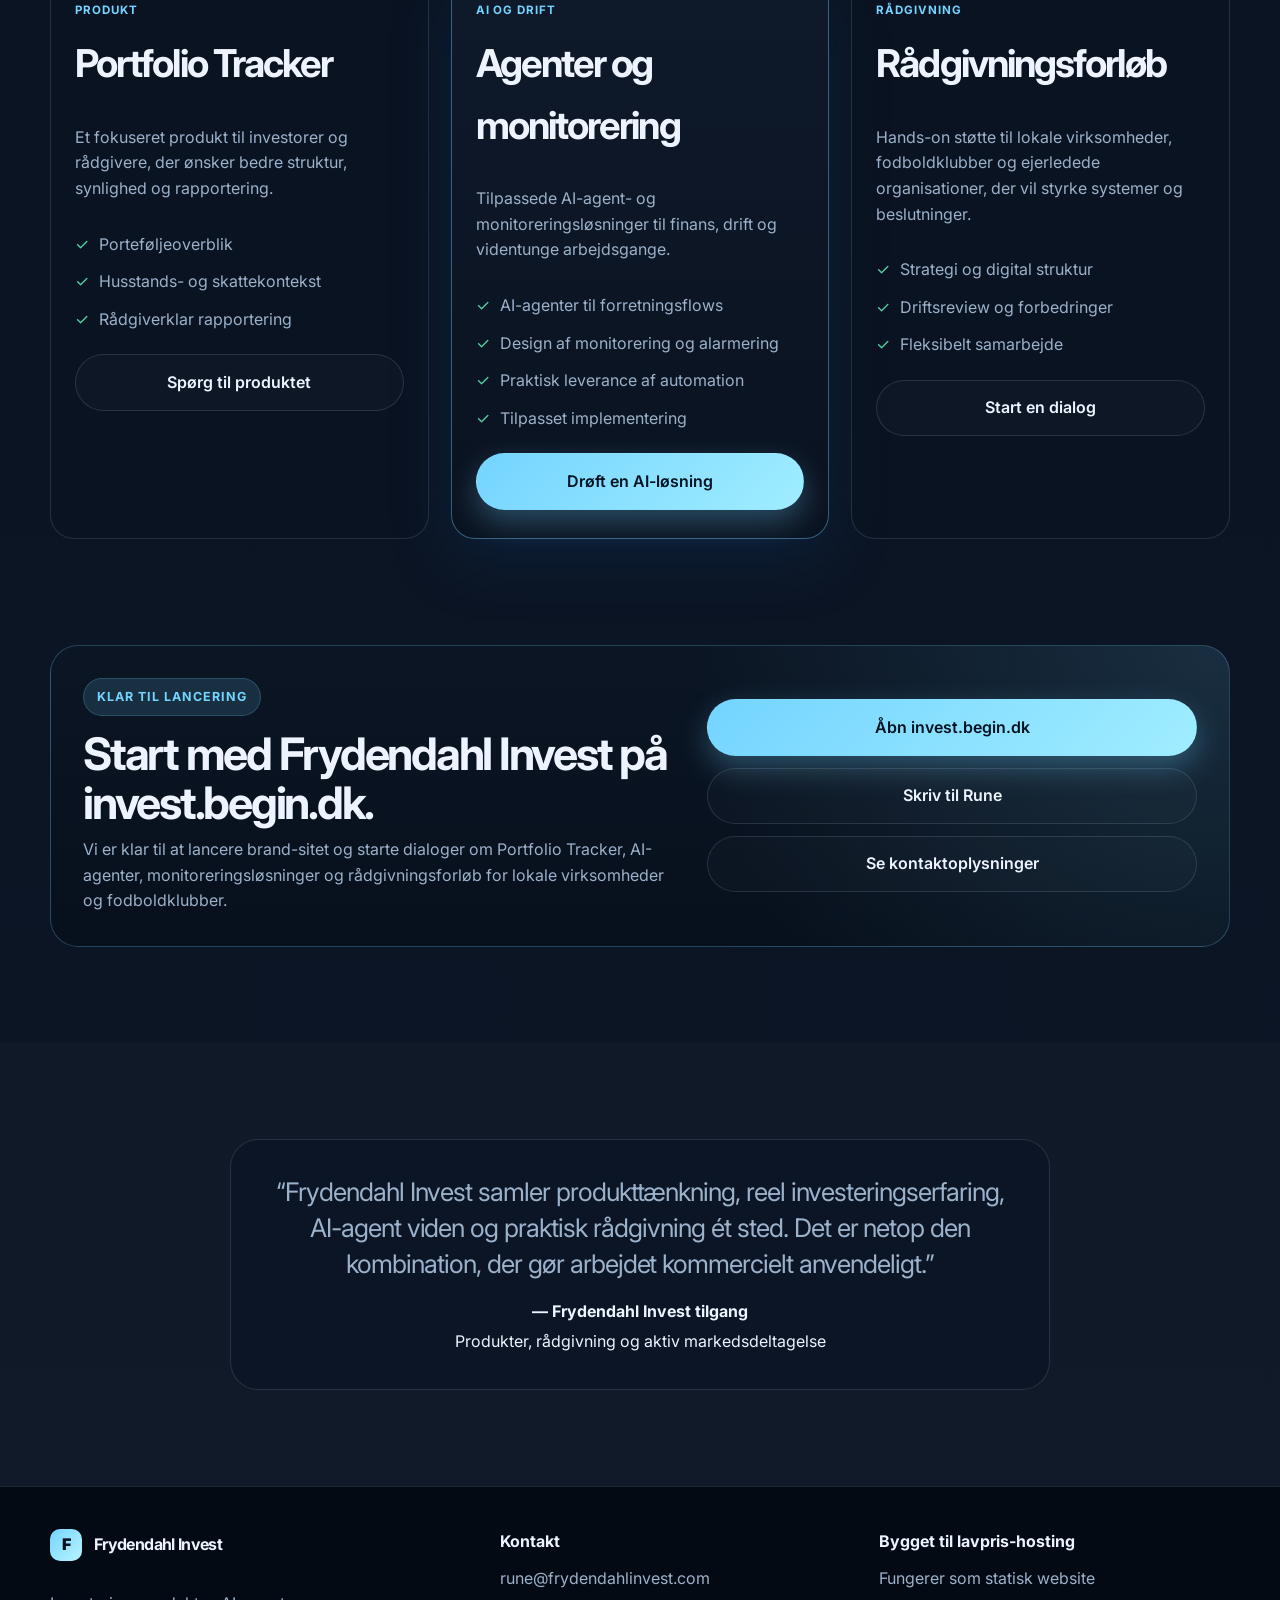
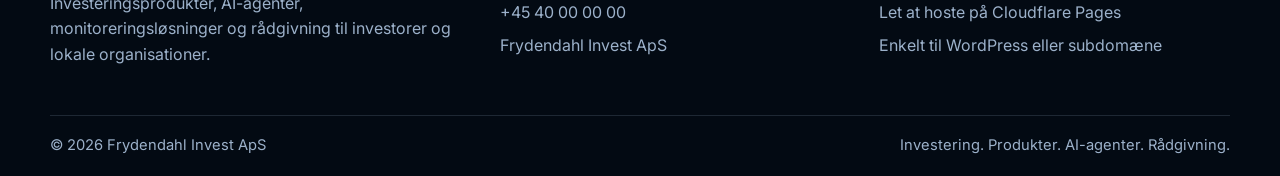
==== commit 5a3ebb14: "Use frydendahlinvest.com email on page" ====
--- a/index.html
+++ b/index.html
@@ -301,7 +301,7 @@
           </div>
           <div class="launch-actions">
             <a href="https://invest.begin.dk" class="btn btn-primary" target="_blank" rel="noopener noreferrer" data-i18n="launchCta1">Åbn invest.begin.dk</a>
-            <a href="mailto:rune@begin.dk?subject=Frydendahl%20Invest%20Inquiry" class="btn btn-secondary" data-i18n="launchCta2">Skriv til Rune</a>
+            <a href="mailto:rune@frydendahlinvest.com?subject=Frydendahl%20Invest%20Inquiry" class="btn btn-secondary" data-i18n="launchCta2">Skriv til Rune</a>
             <a href="#contact" class="btn btn-secondary" data-i18n="launchCta3">Se kontaktoplysninger</a>
           </div>
         </div>
@@ -337,7 +337,7 @@
         <div>
           <h3 data-i18n="footerContactTitle">Kontakt</h3>
           <ul>
-            <li><a href="mailto:rune@begin.dk">rune@begin.dk</a></li>
+            <li><a href="mailto:rune@frydendahlinvest.com">rune@frydendahlinvest.com</a></li>
             <li><a href="tel:+4540000000">+45 40 00 00 00</a></li>
             <li>Frydendahl Invest ApS</li>
           </ul>
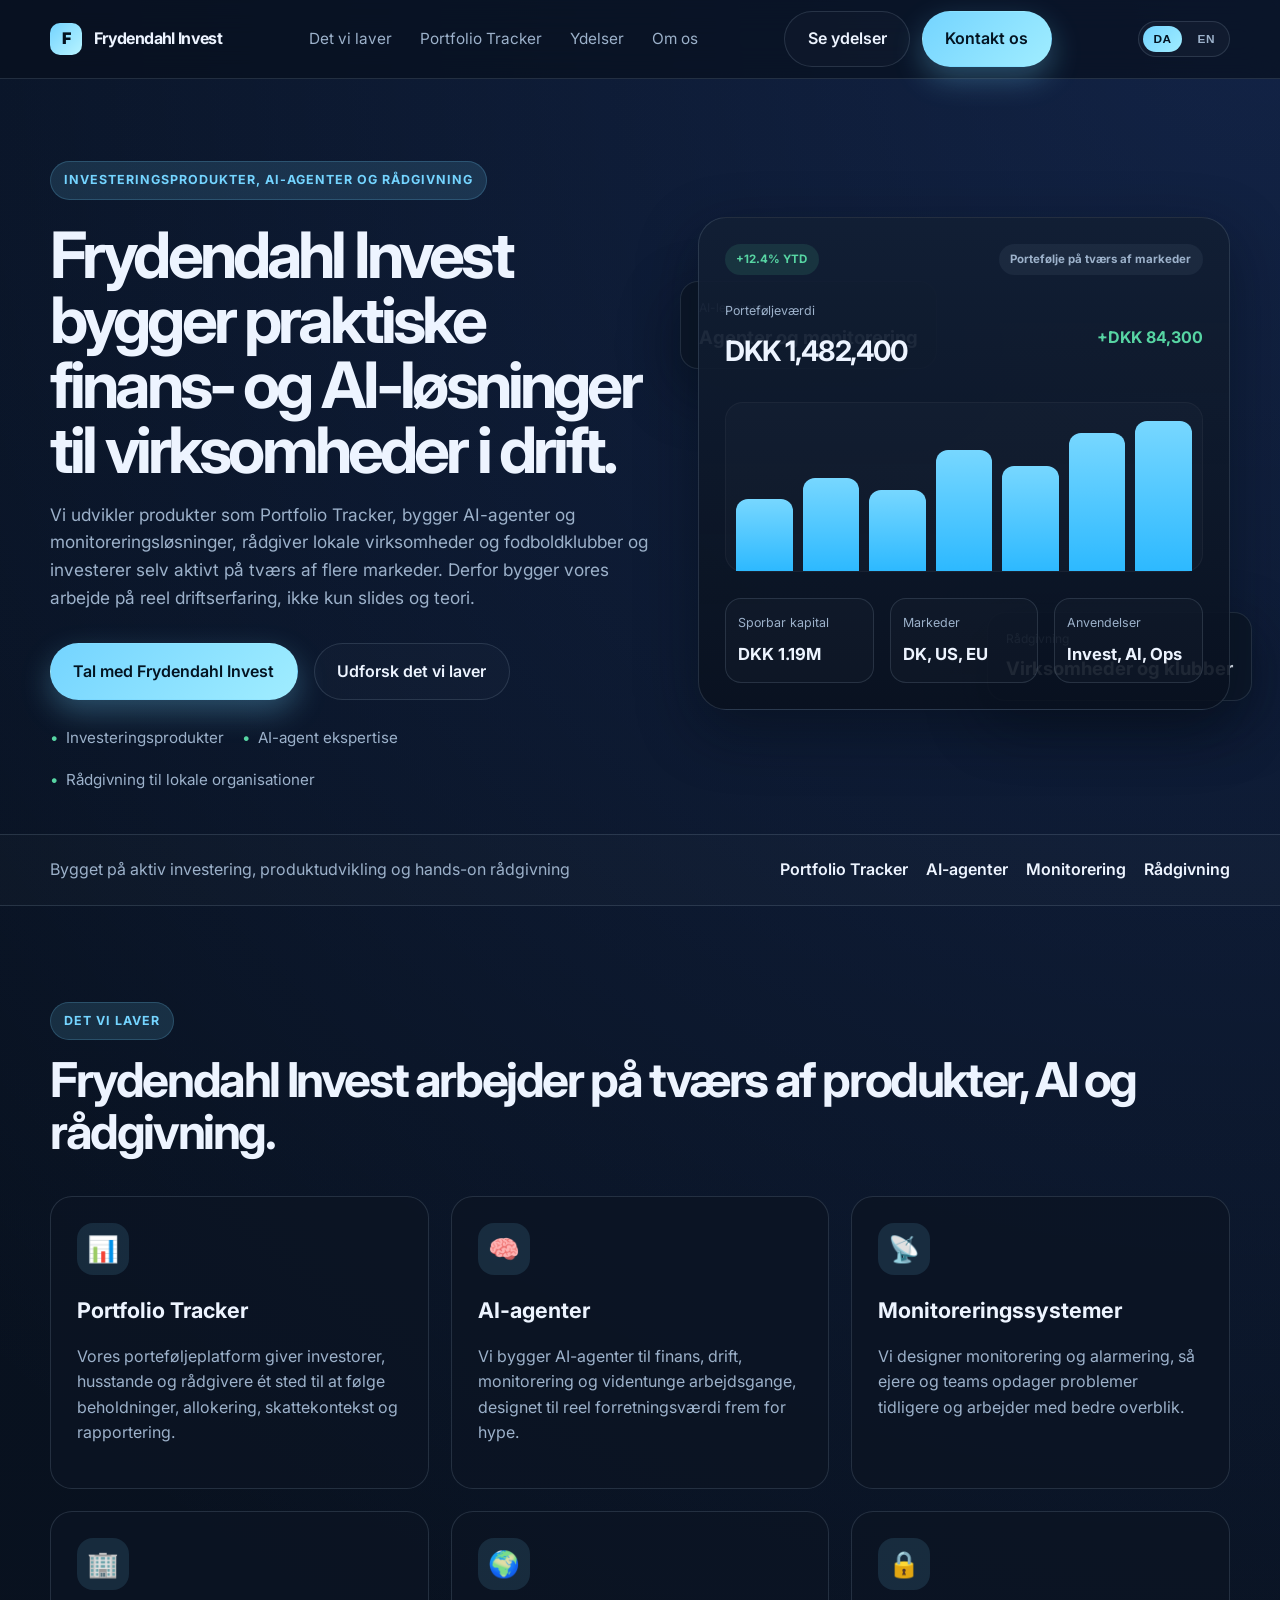
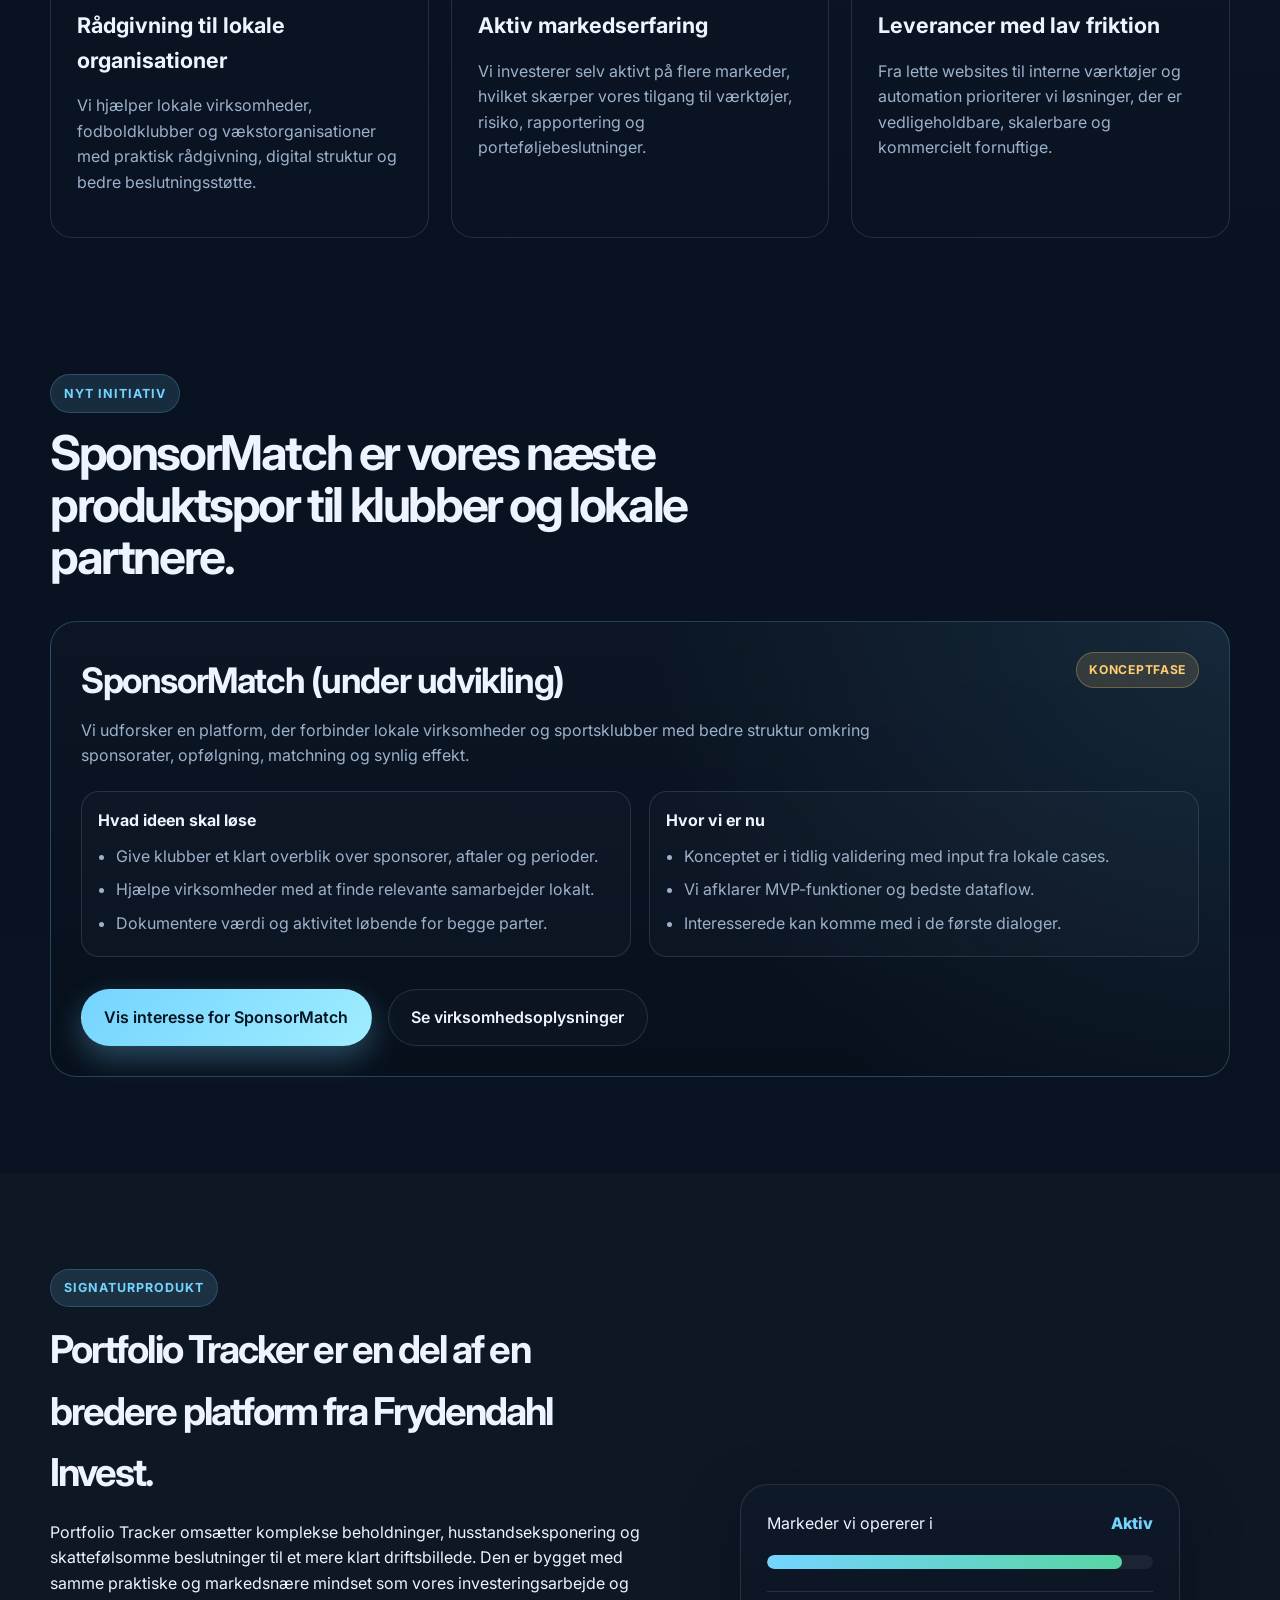
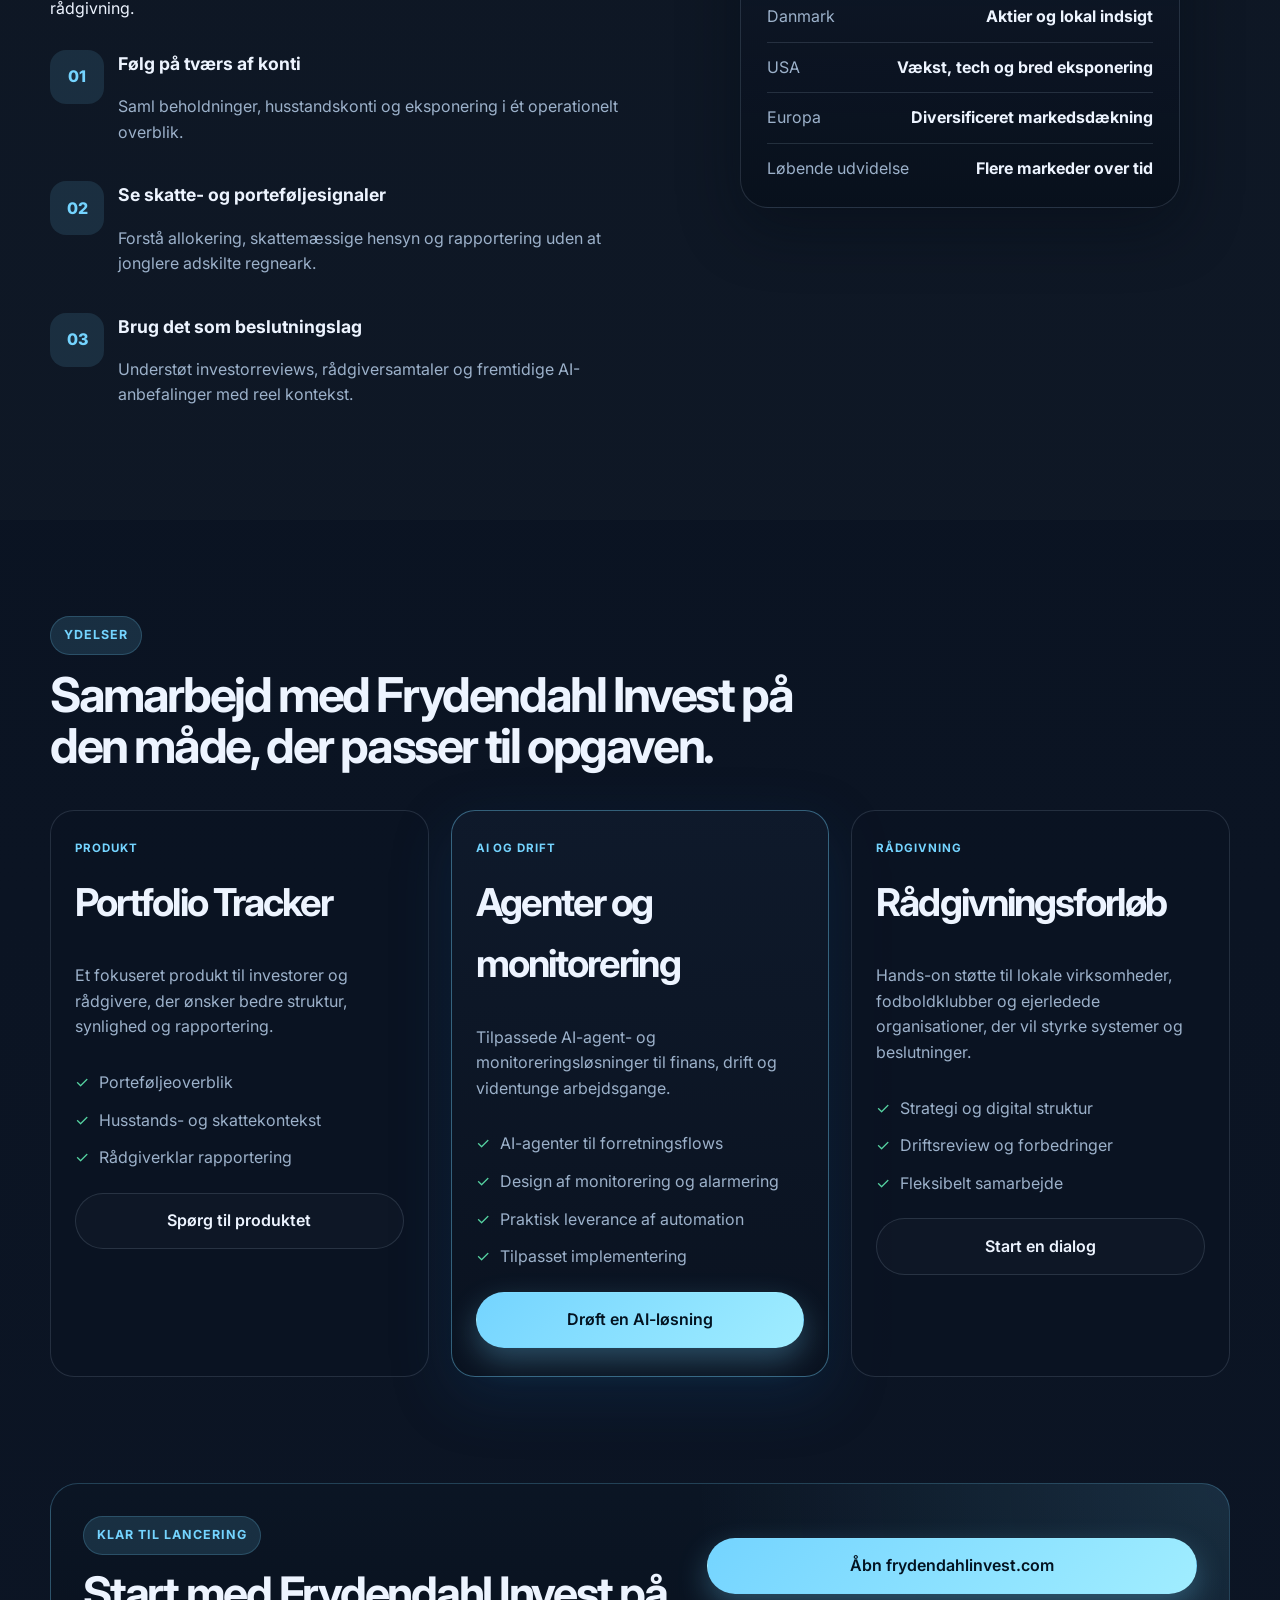
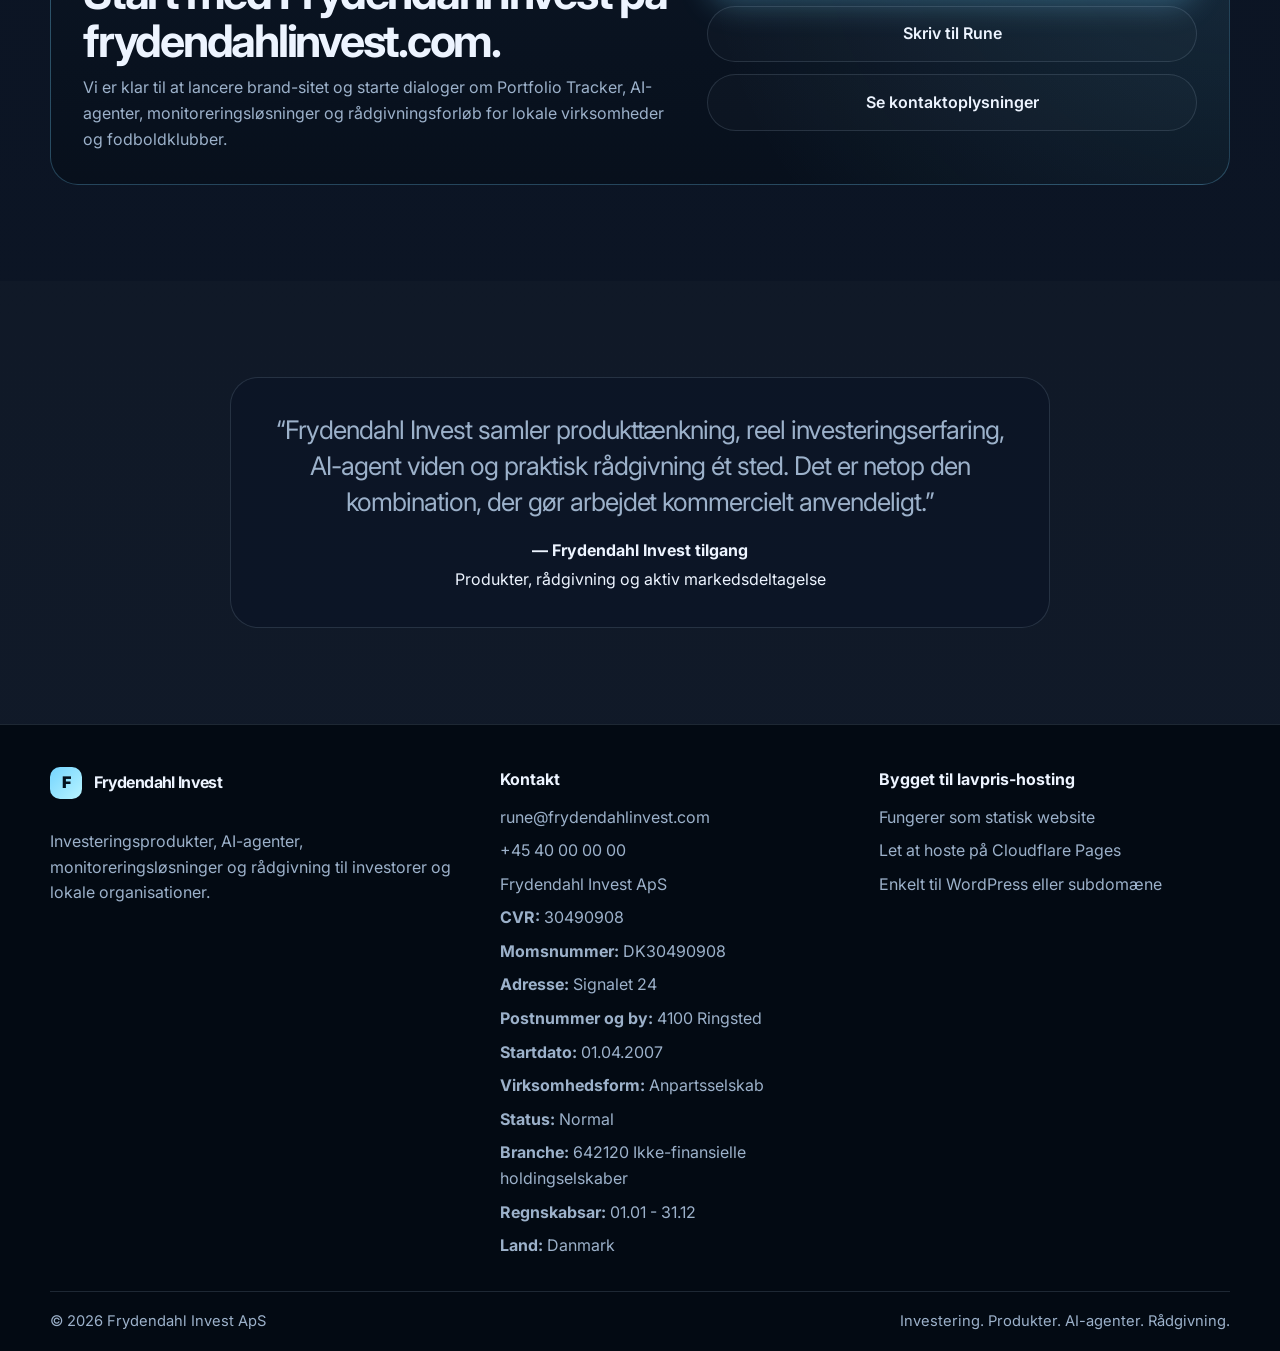
==== commit 8c7a63d7: "Use frydendahlinvest.com as primary public domain" ====
--- a/index.html
+++ b/index.html
@@ -181,6 +181,53 @@
         </div>
       </section>
 
+      <section id="sponsormatch" class="section concept-section">
+        <div class="container">
+          <div class="section-heading narrow">
+            <span class="eyebrow" data-i18n="sponsorEyebrow">Nyt initiativ</span>
+            <h2 data-i18n="sponsorTitle">SponsorMatch er vores næste produktspor til klubber og lokale partnere.</h2>
+          </div>
+
+          <article class="concept-card">
+            <div class="concept-head">
+              <div>
+                <h3 data-i18n="sponsorCardTitle">SponsorMatch (under udvikling)</h3>
+                <p data-i18n="sponsorCardText">
+                  Vi udforsker en platform, der forbinder lokale virksomheder og sportsklubber med bedre struktur omkring sponsorater,
+                  opfoelgning, matchning og synlig effekt.
+                </p>
+              </div>
+              <span class="concept-badge" data-i18n="sponsorBadge">Konceptfase</span>
+            </div>
+
+            <div class="concept-grid">
+              <div>
+                <strong data-i18n="sponsorBlock1Title">Hvad ideen skal loese</strong>
+                <ul>
+                  <li data-i18n="sponsorBlock1Item1">Give klubber et klart overblik over sponsorer, aftaler og perioder.</li>
+                  <li data-i18n="sponsorBlock1Item2">Hjaelpe virksomheder med at finde relevante samarbejder lokalt.</li>
+                  <li data-i18n="sponsorBlock1Item3">Dokumentere vaerdi og aktivitet loebende for begge parter.</li>
+                </ul>
+              </div>
+
+              <div>
+                <strong data-i18n="sponsorBlock2Title">Hvor vi er nu</strong>
+                <ul>
+                  <li data-i18n="sponsorBlock2Item1">Konceptet er i tidlig validering med input fra lokale cases.</li>
+                  <li data-i18n="sponsorBlock2Item2">Vi afklarer MVP-funktioner og bedste dataflow.</li>
+                  <li data-i18n="sponsorBlock2Item3">Interesserede kan komme med i de foerste dialoger.</li>
+                </ul>
+              </div>
+            </div>
+
+            <div class="cta-row">
+              <a href="mailto:hello@frydendahlinvest.com?subject=SponsorMatch%20interesse" class="btn btn-primary" data-i18n="sponsorCta1">Vis interesse for SponsorMatch</a>
+              <a href="#contact" class="btn btn-secondary" data-i18n="sponsorCta2">Se virksomhedsoplysninger</a>
+            </div>
+          </article>
+        </div>
+      </section>
+
       <section id="benefits" class="section alt-bg">
         <div class="container split-layout">
           <div>
@@ -293,14 +340,14 @@
         <div class="container launch-panel">
           <div>
             <span class="eyebrow" data-i18n="launchEyebrow">Klar til lancering</span>
-            <h2 data-i18n="launchTitle">Start med Frydendahl Invest på invest.begin.dk.</h2>
+            <h2 data-i18n="launchTitle">Start med Frydendahl Invest på frydendahlinvest.com.</h2>
             <p data-i18n="launchText">
               Vi er klar til at lancere brand-sitet og starte dialoger om Portfolio Tracker,
               AI-agenter, monitoreringsløsninger og rådgivningsforløb for lokale virksomheder og fodboldklubber.
             </p>
           </div>
           <div class="launch-actions">
-            <a href="https://invest.begin.dk" class="btn btn-primary" target="_blank" rel="noopener noreferrer" data-i18n="launchCta1">Åbn invest.begin.dk</a>
+            <a href="https://www.frydendahlinvest.com" class="btn btn-primary" target="_blank" rel="noopener noreferrer" data-i18n="launchCta1">Åbn frydendahlinvest.com</a>
             <a href="mailto:rune@frydendahlinvest.com?subject=Frydendahl%20Invest%20Inquiry" class="btn btn-secondary" data-i18n="launchCta2">Skriv til Rune</a>
             <a href="#contact" class="btn btn-secondary" data-i18n="launchCta3">Se kontaktoplysninger</a>
           </div>
@@ -340,6 +387,16 @@
             <li><a href="mailto:rune@frydendahlinvest.com">rune@frydendahlinvest.com</a></li>
             <li><a href="tel:+4540000000">+45 40 00 00 00</a></li>
             <li>Frydendahl Invest ApS</li>
+            <li><strong data-i18n="companyCvrLabel">CVR:</strong> <span data-i18n="companyCvrValue">30490908</span></li>
+            <li><strong data-i18n="companyVatLabel">Momsnummer:</strong> <span data-i18n="companyVatValue">DK30490908</span></li>
+            <li><strong data-i18n="companyAddressLabel">Adresse:</strong> <span data-i18n="companyAddressValue">Signalet 24</span></li>
+            <li><strong data-i18n="companyPostalLabel">Postnummer og by:</strong> <span data-i18n="companyPostalValue">4100 Ringsted</span></li>
+            <li><strong data-i18n="companyStartDateLabel">Startdato:</strong> <span data-i18n="companyStartDateValue">01.04.2007</span></li>
+            <li><strong data-i18n="companyTypeLabel">Virksomhedsform:</strong> <span data-i18n="companyTypeValue">Anpartsselskab</span></li>
+            <li><strong data-i18n="companyStatusLabel">Status:</strong> <span data-i18n="companyStatusValue">Normal</span></li>
+            <li><strong data-i18n="companyIndustryLabel">Branche:</strong> <span data-i18n="companyIndustryValue">642120 Ikke-finansielle holdingselskaber</span></li>
+            <li><strong data-i18n="companyFiscalYearLabel">Regnskabsår:</strong> <span data-i18n="companyFiscalYearValue">01.01 - 31.12</span></li>
+            <li><strong data-i18n="companyCountryLabel">Land:</strong> <span data-i18n="companyCountryValue">Danmark</span></li>
           </ul>
         </div>
 
--- a/styles.css
+++ b/styles.css
@@ -440,6 +440,81 @@
   color: var(--muted);
 }
 
+.concept-section {
+  padding-top: 40px;
+}
+
+.concept-card {
+  padding: 30px;
+  border-radius: 26px;
+  border: 1px solid rgba(116, 212, 255, 0.24);
+  background:
+    radial-gradient(circle at top right, rgba(116, 212, 255, 0.1), transparent 46%),
+    linear-gradient(180deg, rgba(12, 22, 37, 0.88), rgba(8, 16, 28, 0.92));
+}
+
+.concept-head {
+  display: flex;
+  align-items: flex-start;
+  justify-content: space-between;
+  gap: 16px;
+}
+
+.concept-head h3 {
+  margin: 0 0 10px;
+  font-size: clamp(1.6rem, 2.8vw, 2.2rem);
+  letter-spacing: -0.04em;
+}
+
+.concept-head p {
+  margin: 0;
+  max-width: 800px;
+  color: var(--muted);
+}
+
+.concept-badge {
+  display: inline-flex;
+  white-space: nowrap;
+  padding: 0.46rem 0.74rem;
+  border-radius: 999px;
+  font-size: 0.76rem;
+  font-weight: 700;
+  letter-spacing: 0.06em;
+  text-transform: uppercase;
+  color: var(--warning);
+  background: rgba(255, 206, 115, 0.14);
+  border: 1px solid rgba(255, 206, 115, 0.28);
+}
+
+.concept-grid {
+  margin-top: 22px;
+  display: grid;
+  grid-template-columns: repeat(2, minmax(0, 1fr));
+  gap: 18px;
+}
+
+.concept-grid > div {
+  border: 1px solid var(--line);
+  border-radius: 18px;
+  padding: 16px 16px 12px;
+  background: rgba(255, 255, 255, 0.02);
+}
+
+.concept-grid strong {
+  display: block;
+  margin-bottom: 10px;
+}
+
+.concept-grid ul {
+  margin: 0;
+  padding-left: 18px;
+  color: var(--muted);
+}
+
+.concept-grid li {
+  margin-bottom: 8px;
+}
+
 .split-layout {
   display: grid;
   grid-template-columns: 1.05fr 0.95fr;
@@ -711,6 +786,7 @@
 
   .hero-grid,
   .split-layout,
+  .concept-grid,
   .feature-grid,
   .pricing-grid,
   .footer-grid,
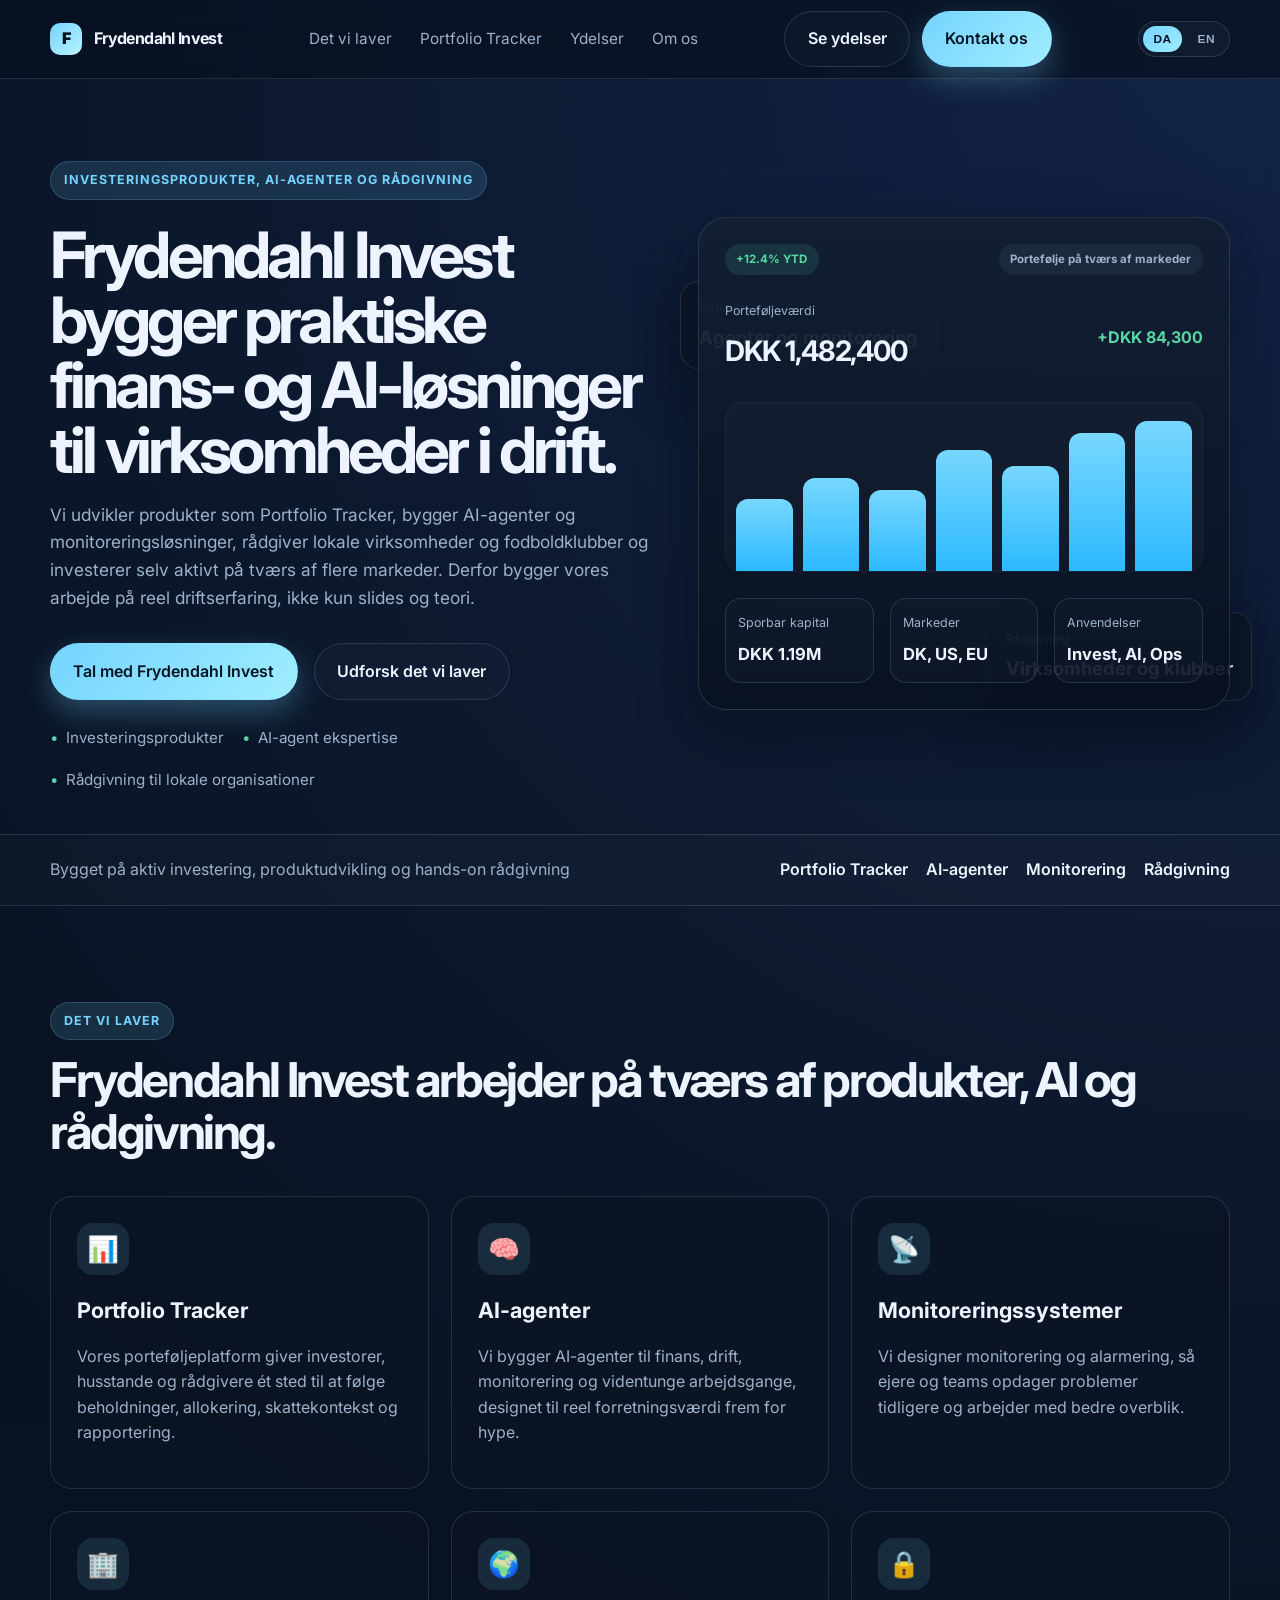
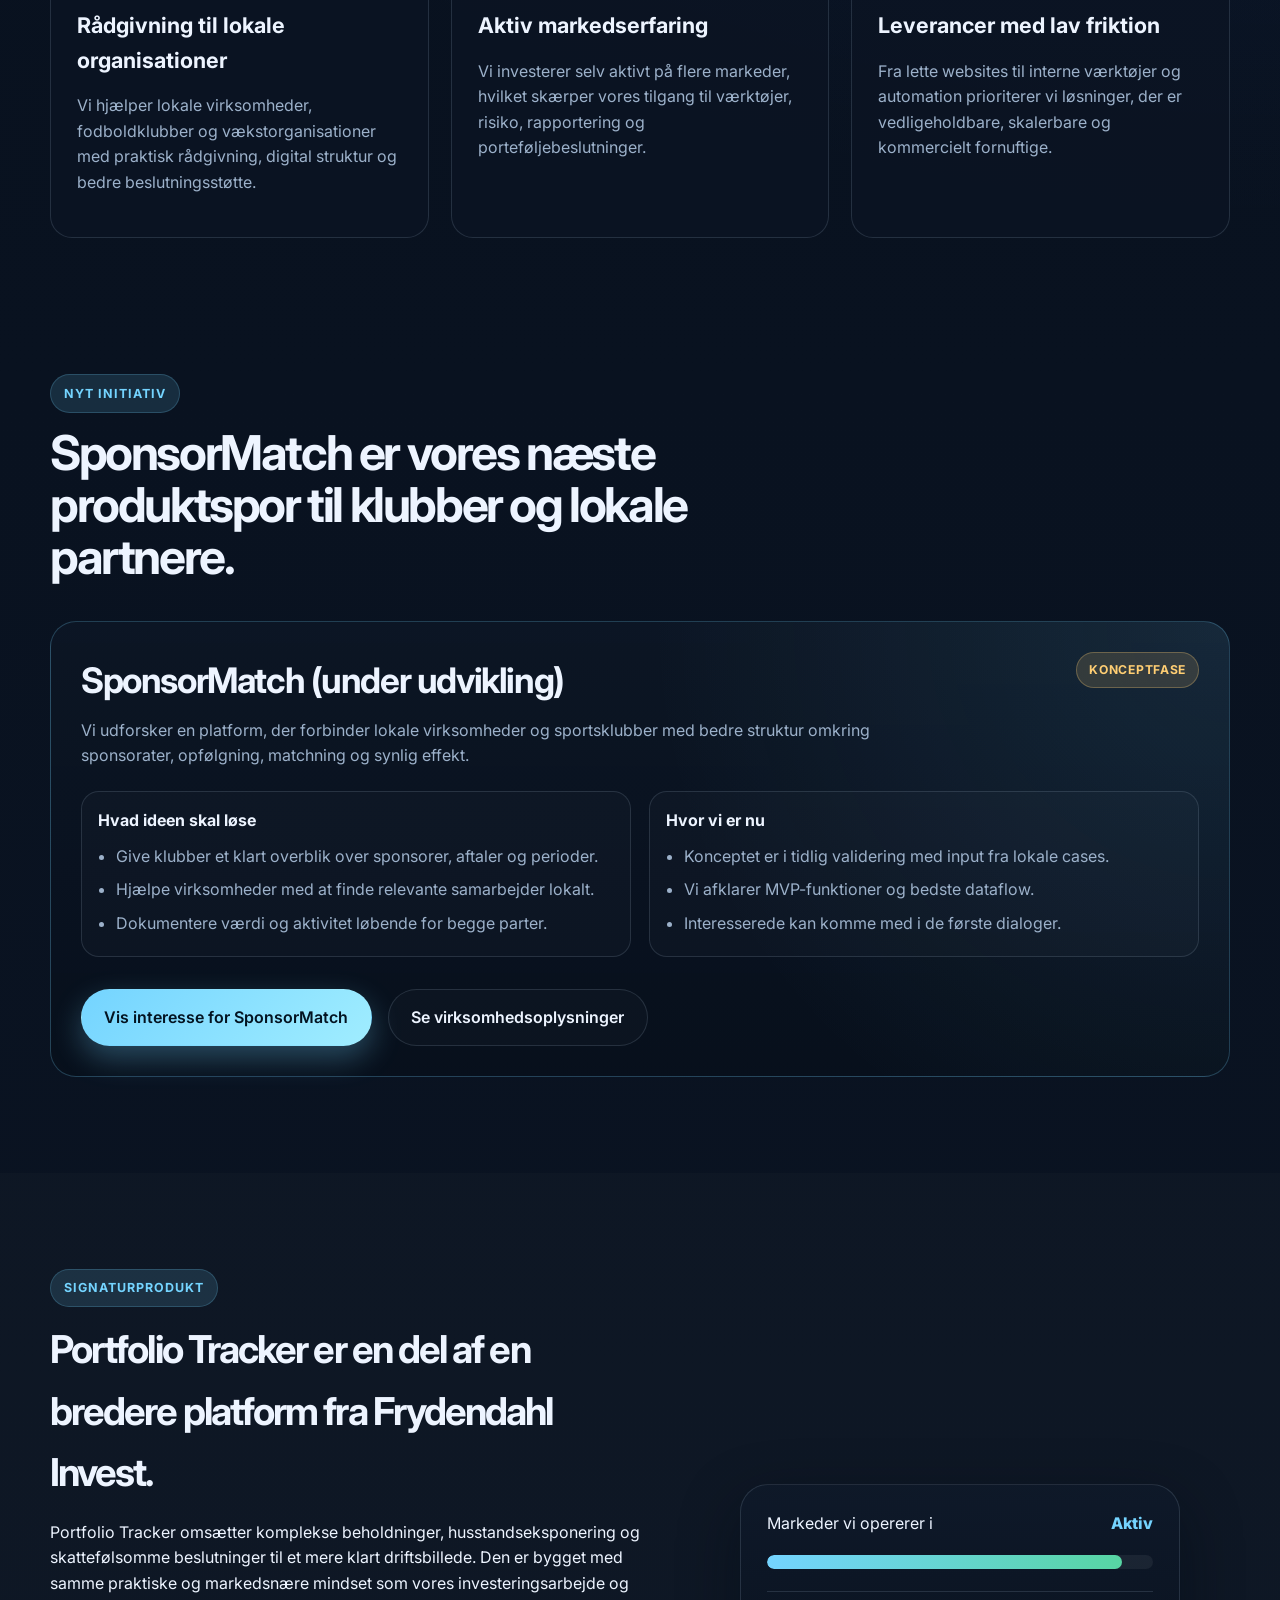
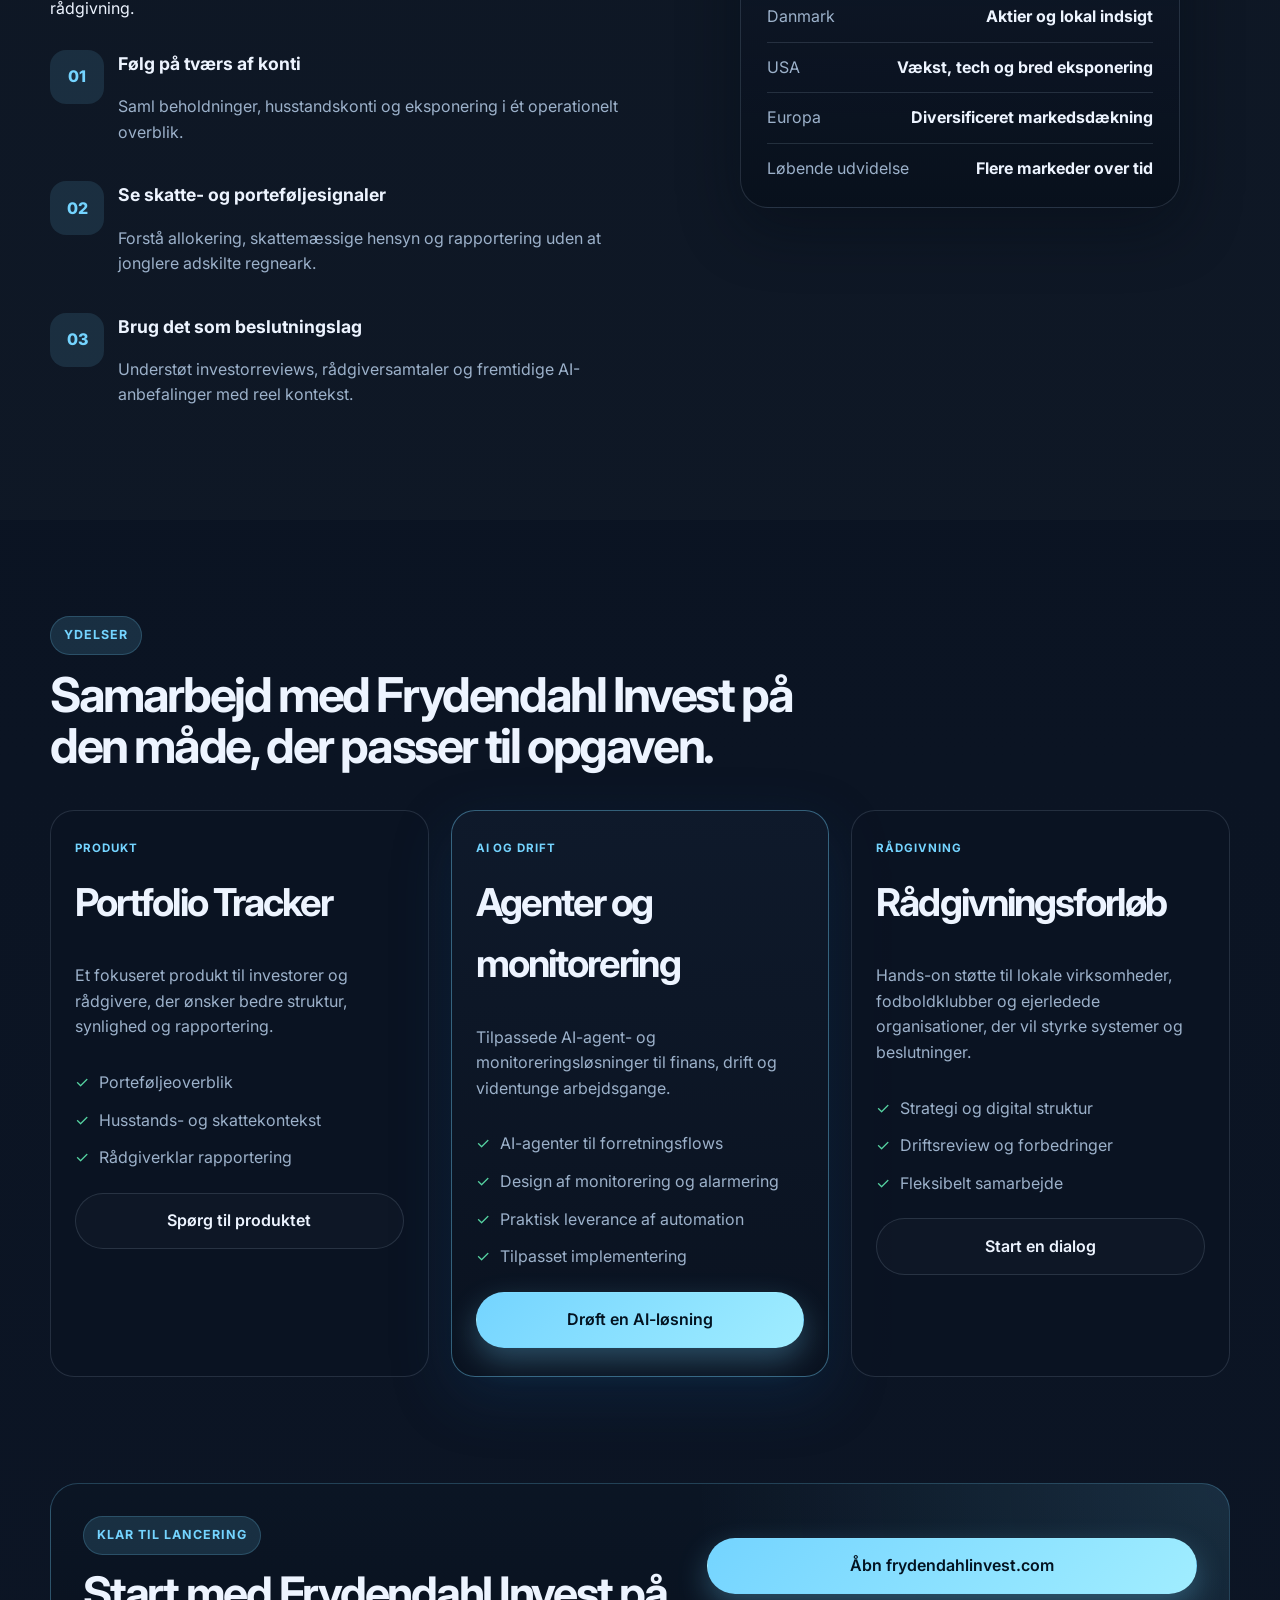
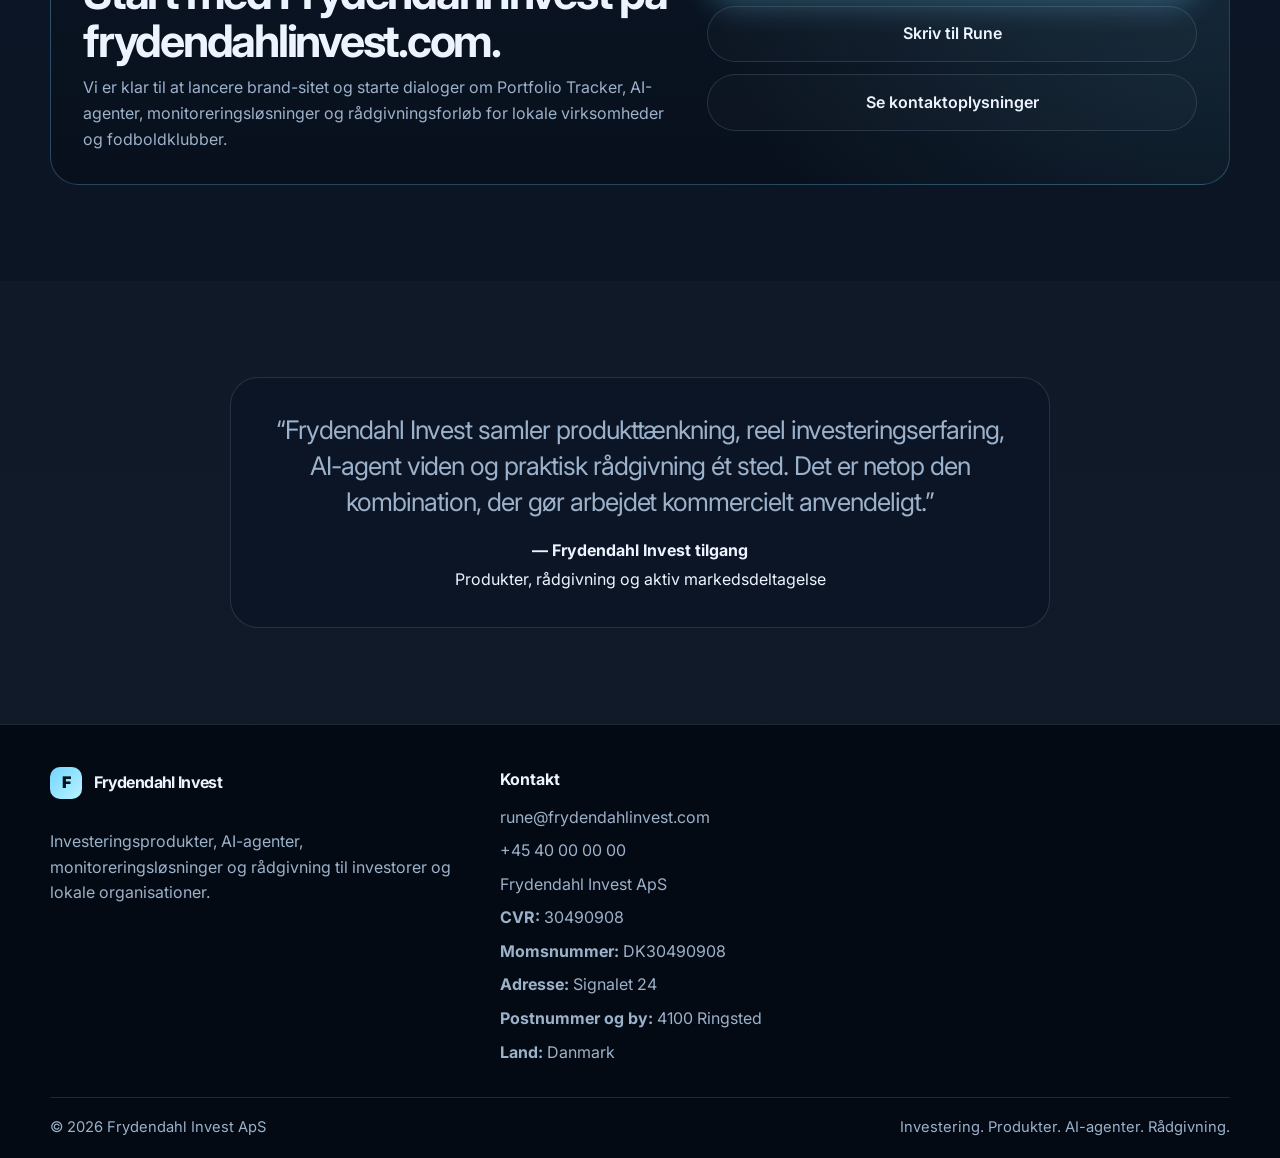
==== commit 88b33222: "Simplify homepage and remove noisy metadata" ====
--- a/index.html
+++ b/index.html
@@ -391,21 +391,7 @@
             <li><strong data-i18n="companyVatLabel">Momsnummer:</strong> <span data-i18n="companyVatValue">DK30490908</span></li>
             <li><strong data-i18n="companyAddressLabel">Adresse:</strong> <span data-i18n="companyAddressValue">Signalet 24</span></li>
             <li><strong data-i18n="companyPostalLabel">Postnummer og by:</strong> <span data-i18n="companyPostalValue">4100 Ringsted</span></li>
-            <li><strong data-i18n="companyStartDateLabel">Startdato:</strong> <span data-i18n="companyStartDateValue">01.04.2007</span></li>
-            <li><strong data-i18n="companyTypeLabel">Virksomhedsform:</strong> <span data-i18n="companyTypeValue">Anpartsselskab</span></li>
-            <li><strong data-i18n="companyStatusLabel">Status:</strong> <span data-i18n="companyStatusValue">Normal</span></li>
-            <li><strong data-i18n="companyIndustryLabel">Branche:</strong> <span data-i18n="companyIndustryValue">642120 Ikke-finansielle holdingselskaber</span></li>
-            <li><strong data-i18n="companyFiscalYearLabel">Regnskabsår:</strong> <span data-i18n="companyFiscalYearValue">01.01 - 31.12</span></li>
             <li><strong data-i18n="companyCountryLabel">Land:</strong> <span data-i18n="companyCountryValue">Danmark</span></li>
-          </ul>
-        </div>
-
-        <div>
-          <h3 data-i18n="footerHostingTitle">Bygget til lavpris-hosting</h3>
-          <ul>
-            <li data-i18n="footerHost1">Fungerer som statisk website</li>
-            <li data-i18n="footerHost2">Let at hoste på Cloudflare Pages</li>
-            <li data-i18n="footerHost3">Enkelt til WordPress eller subdomæne</li>
           </ul>
         </div>
       </div>
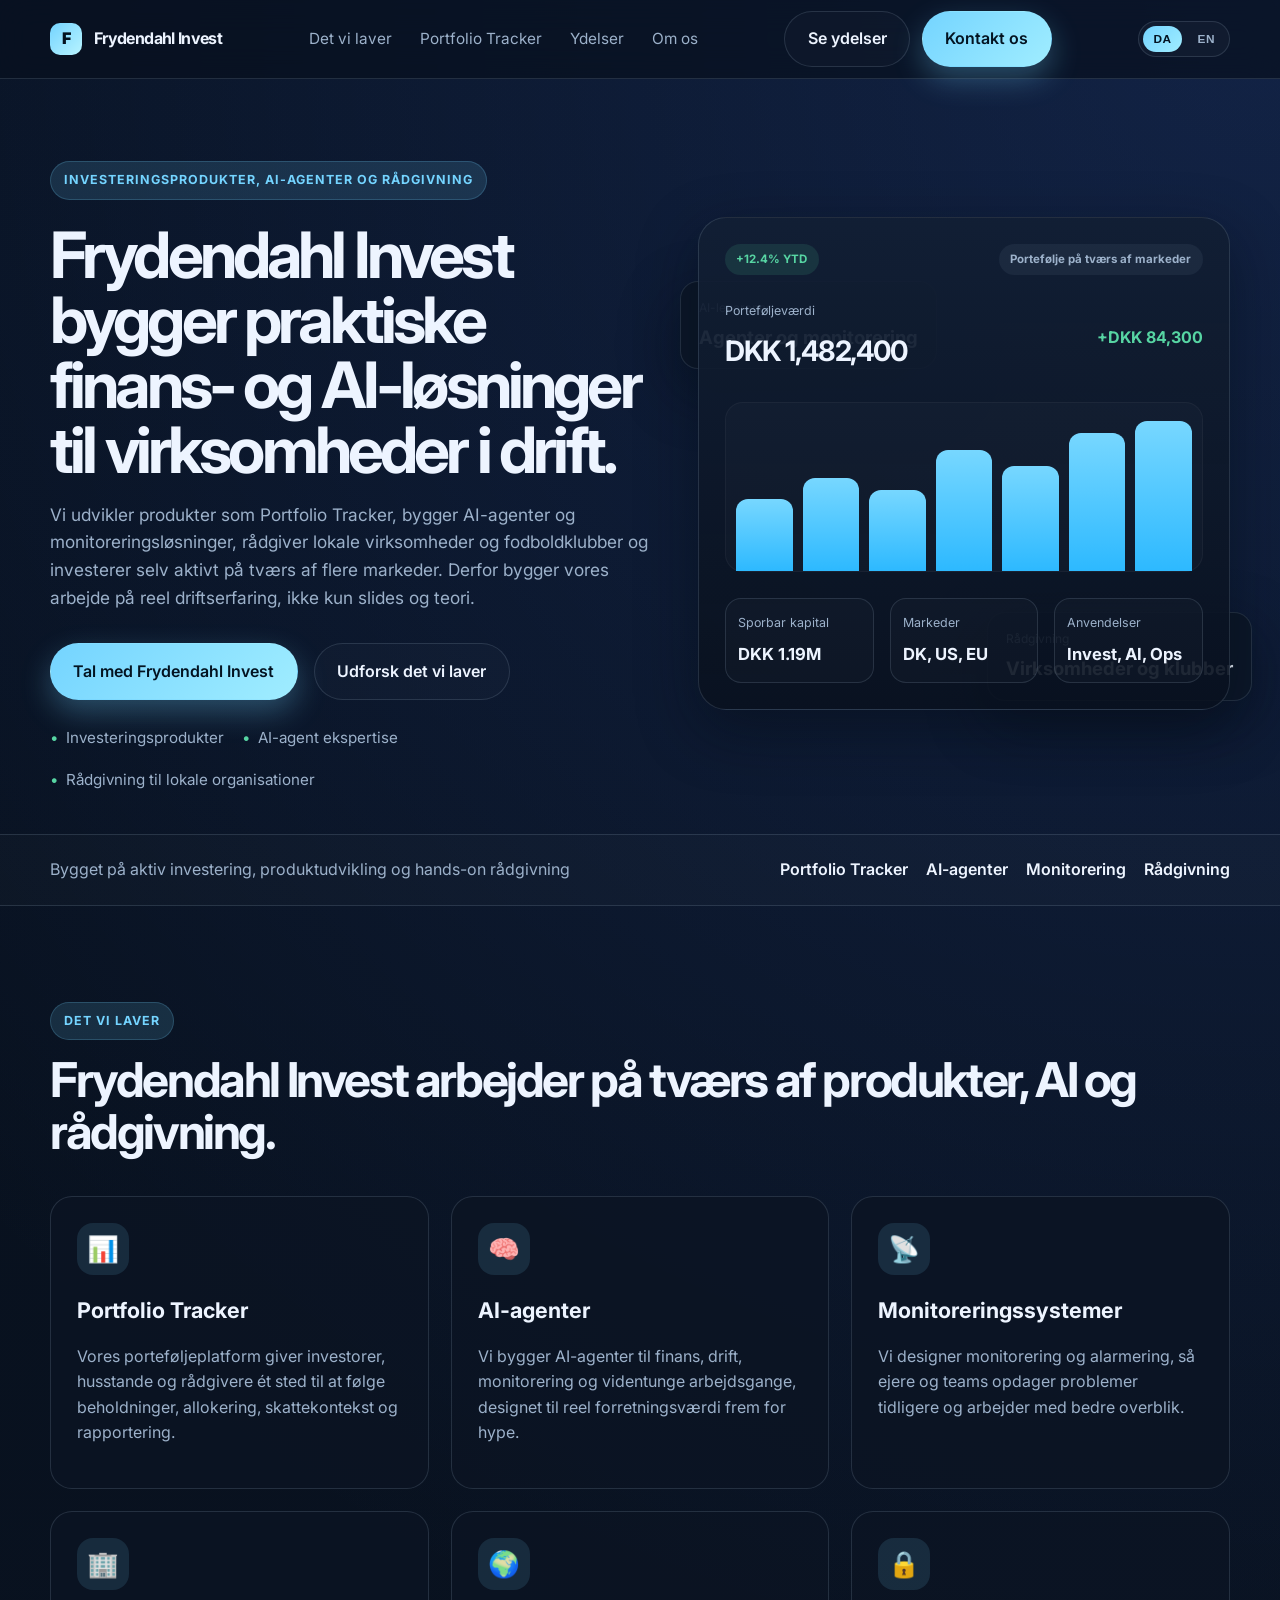
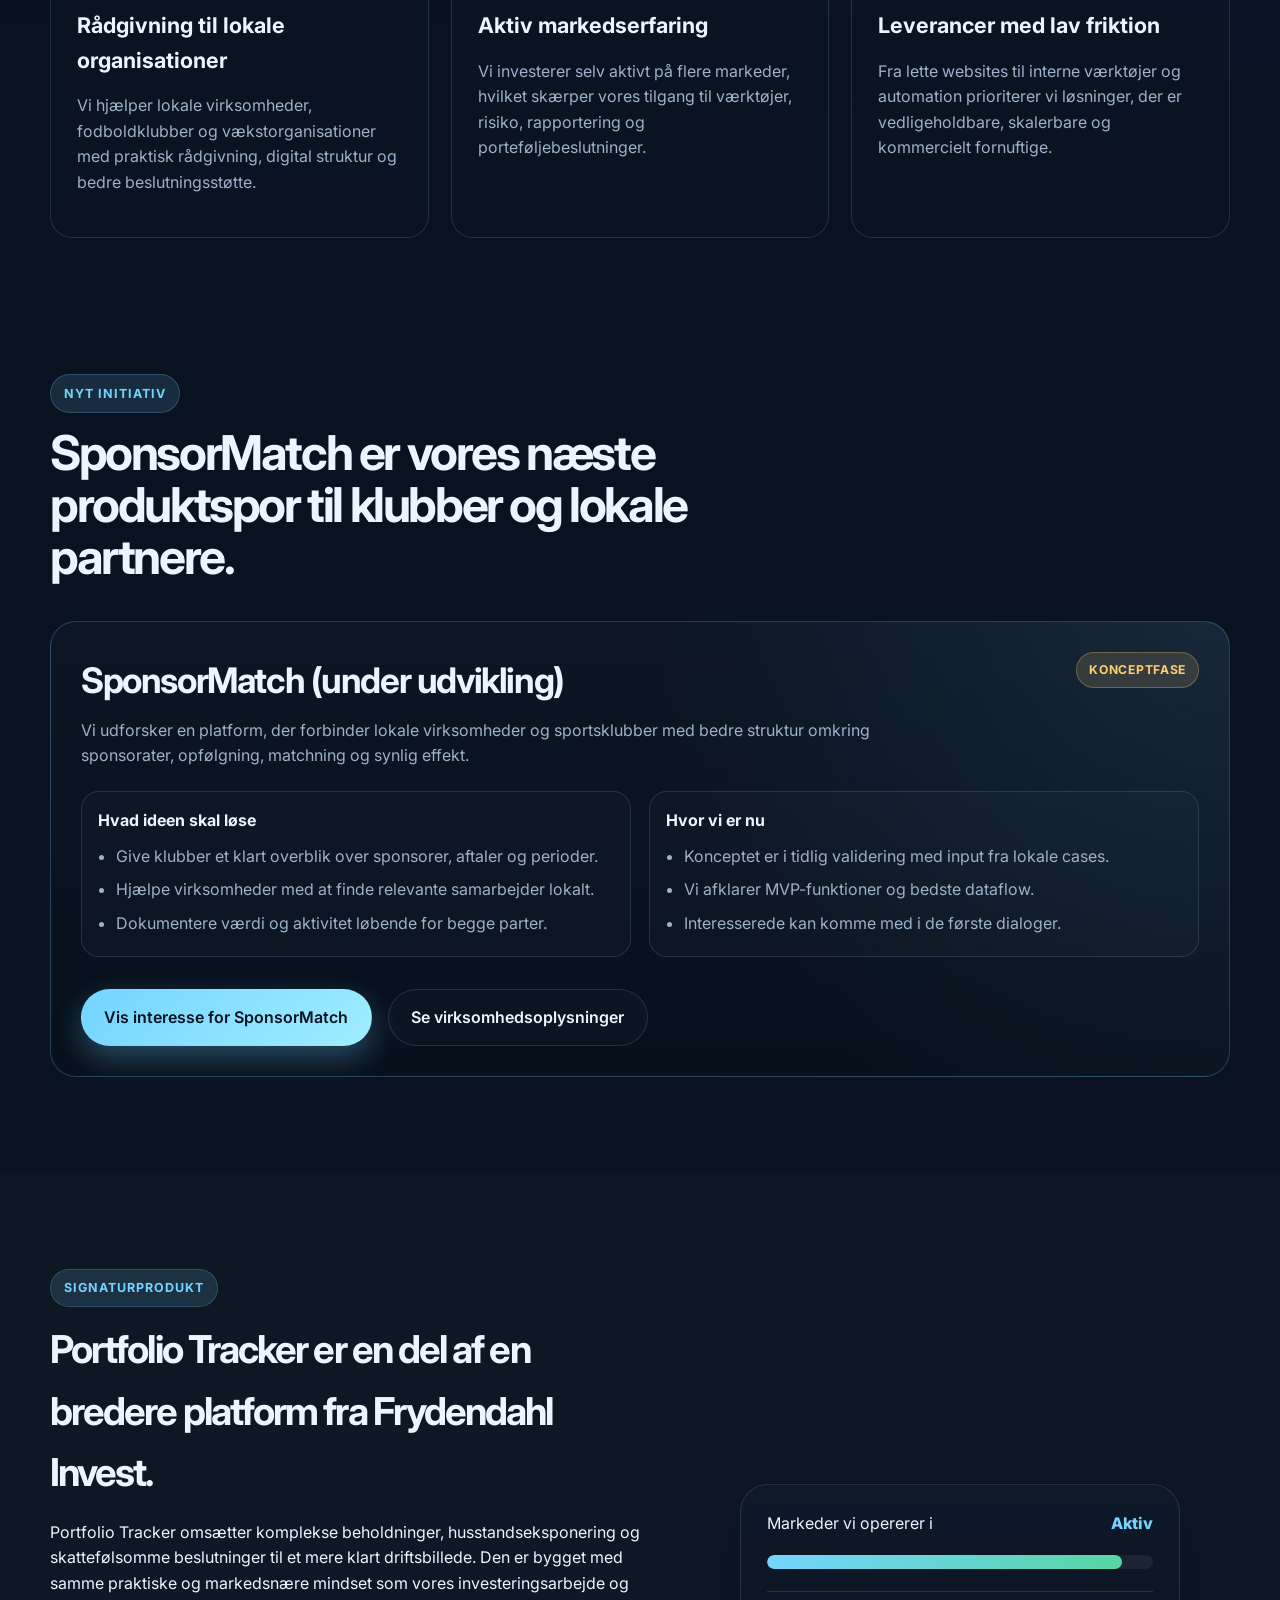
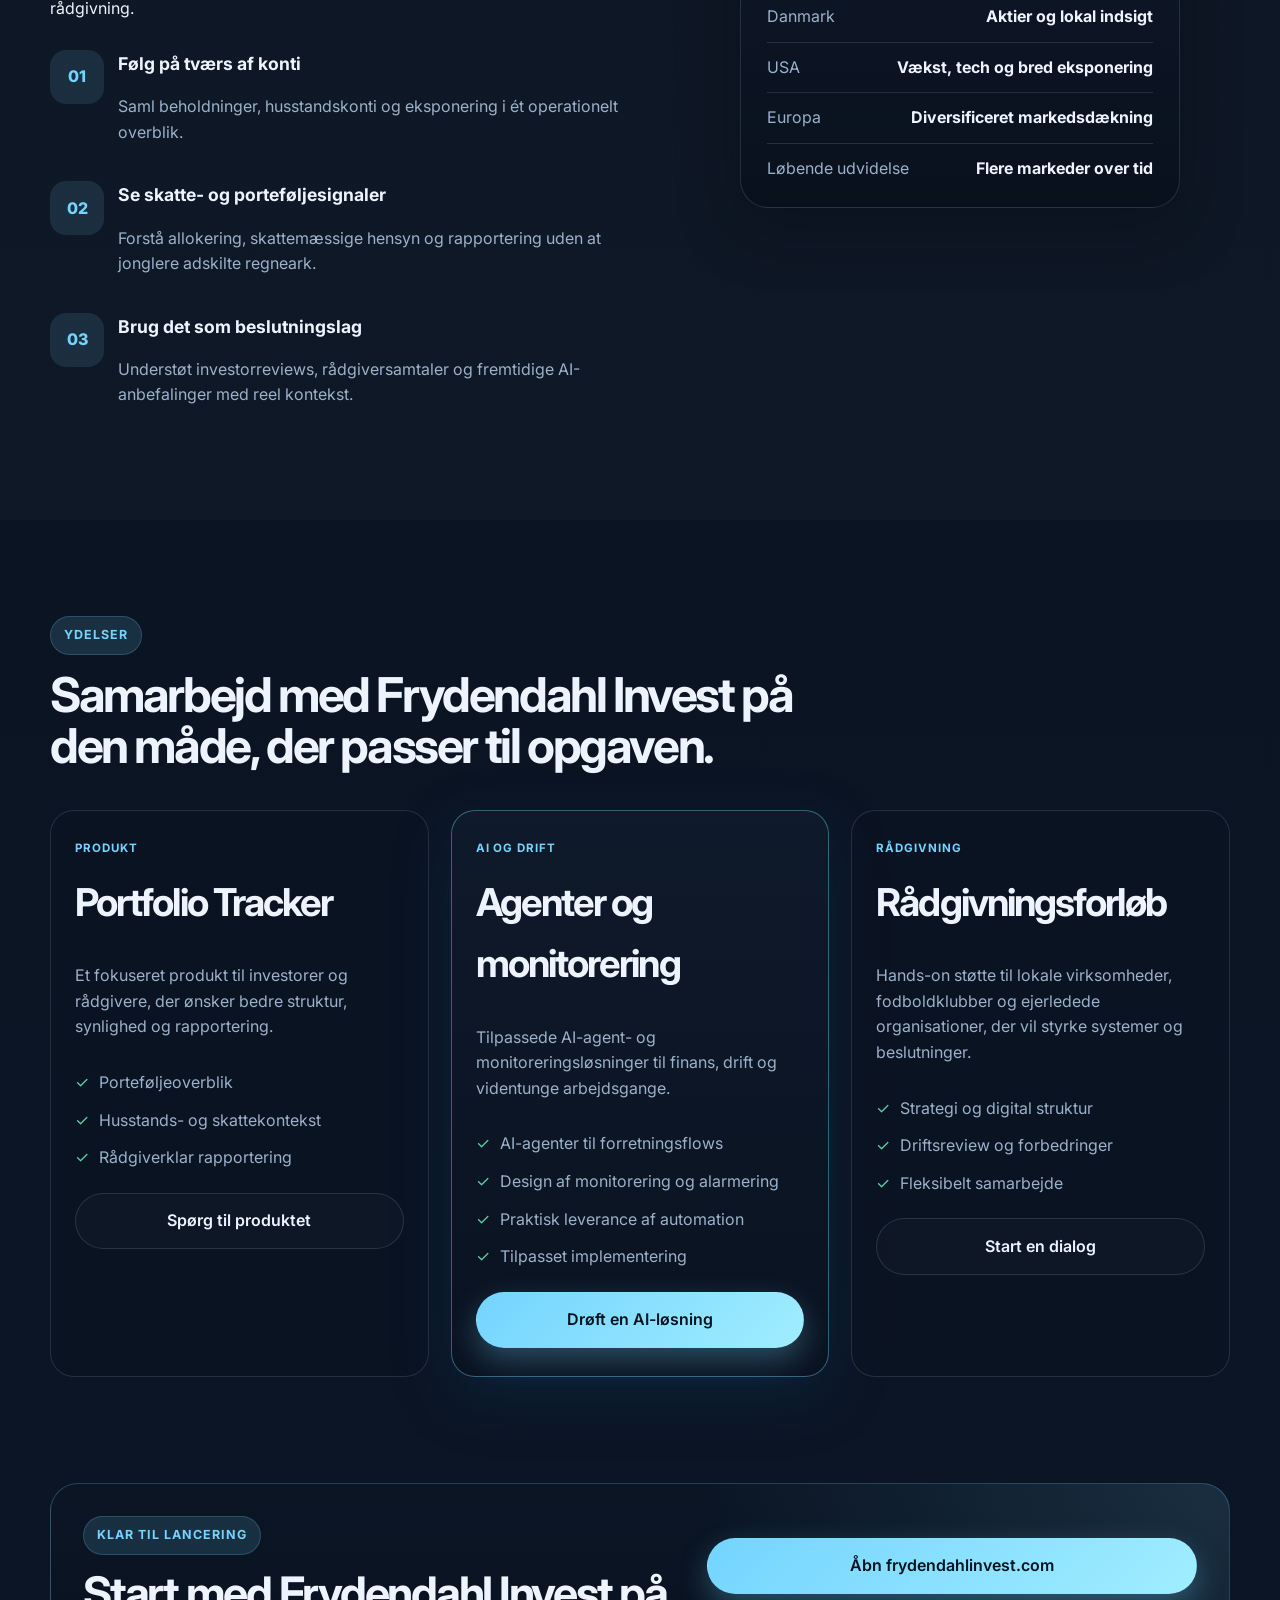
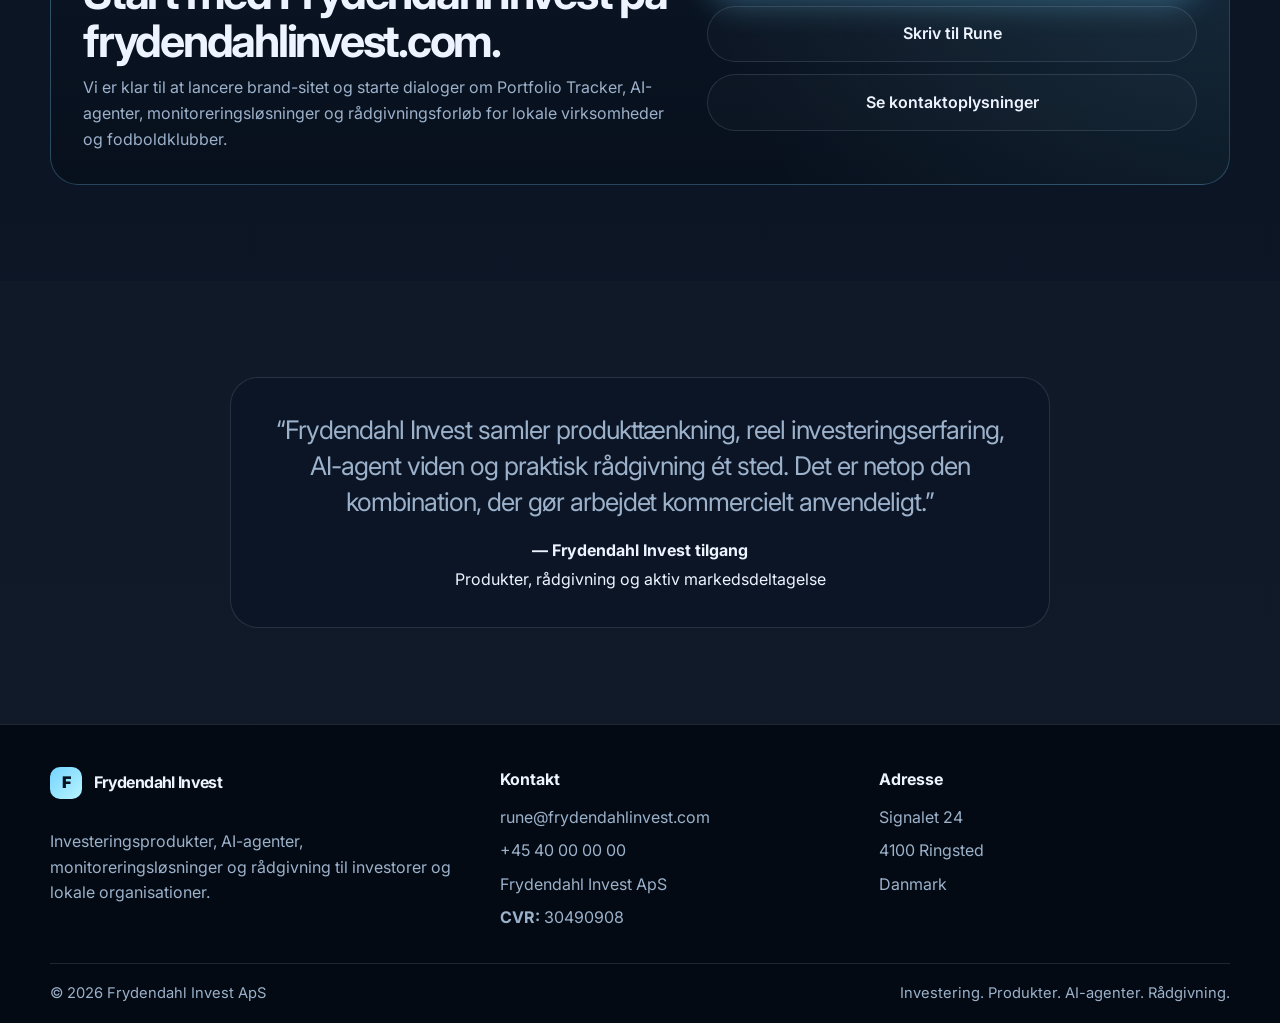
==== commit faf1871f: "Refine footer contact layout" ====
--- a/index.html
+++ b/index.html
@@ -388,10 +388,15 @@
             <li><a href="tel:+4540000000">+45 40 00 00 00</a></li>
             <li>Frydendahl Invest ApS</li>
             <li><strong data-i18n="companyCvrLabel">CVR:</strong> <span data-i18n="companyCvrValue">30490908</span></li>
-            <li><strong data-i18n="companyVatLabel">Momsnummer:</strong> <span data-i18n="companyVatValue">DK30490908</span></li>
-            <li><strong data-i18n="companyAddressLabel">Adresse:</strong> <span data-i18n="companyAddressValue">Signalet 24</span></li>
-            <li><strong data-i18n="companyPostalLabel">Postnummer og by:</strong> <span data-i18n="companyPostalValue">4100 Ringsted</span></li>
-            <li><strong data-i18n="companyCountryLabel">Land:</strong> <span data-i18n="companyCountryValue">Danmark</span></li>
+          </ul>
+        </div>
+
+        <div>
+          <h3>Adresse</h3>
+          <ul>
+            <li><span data-i18n="companyAddressValue">Signalet 24</span></li>
+            <li><span data-i18n="companyPostalValue">4100 Ringsted</span></li>
+            <li><span data-i18n="companyCountryValue">Danmark</span></li>
           </ul>
         </div>
       </div>
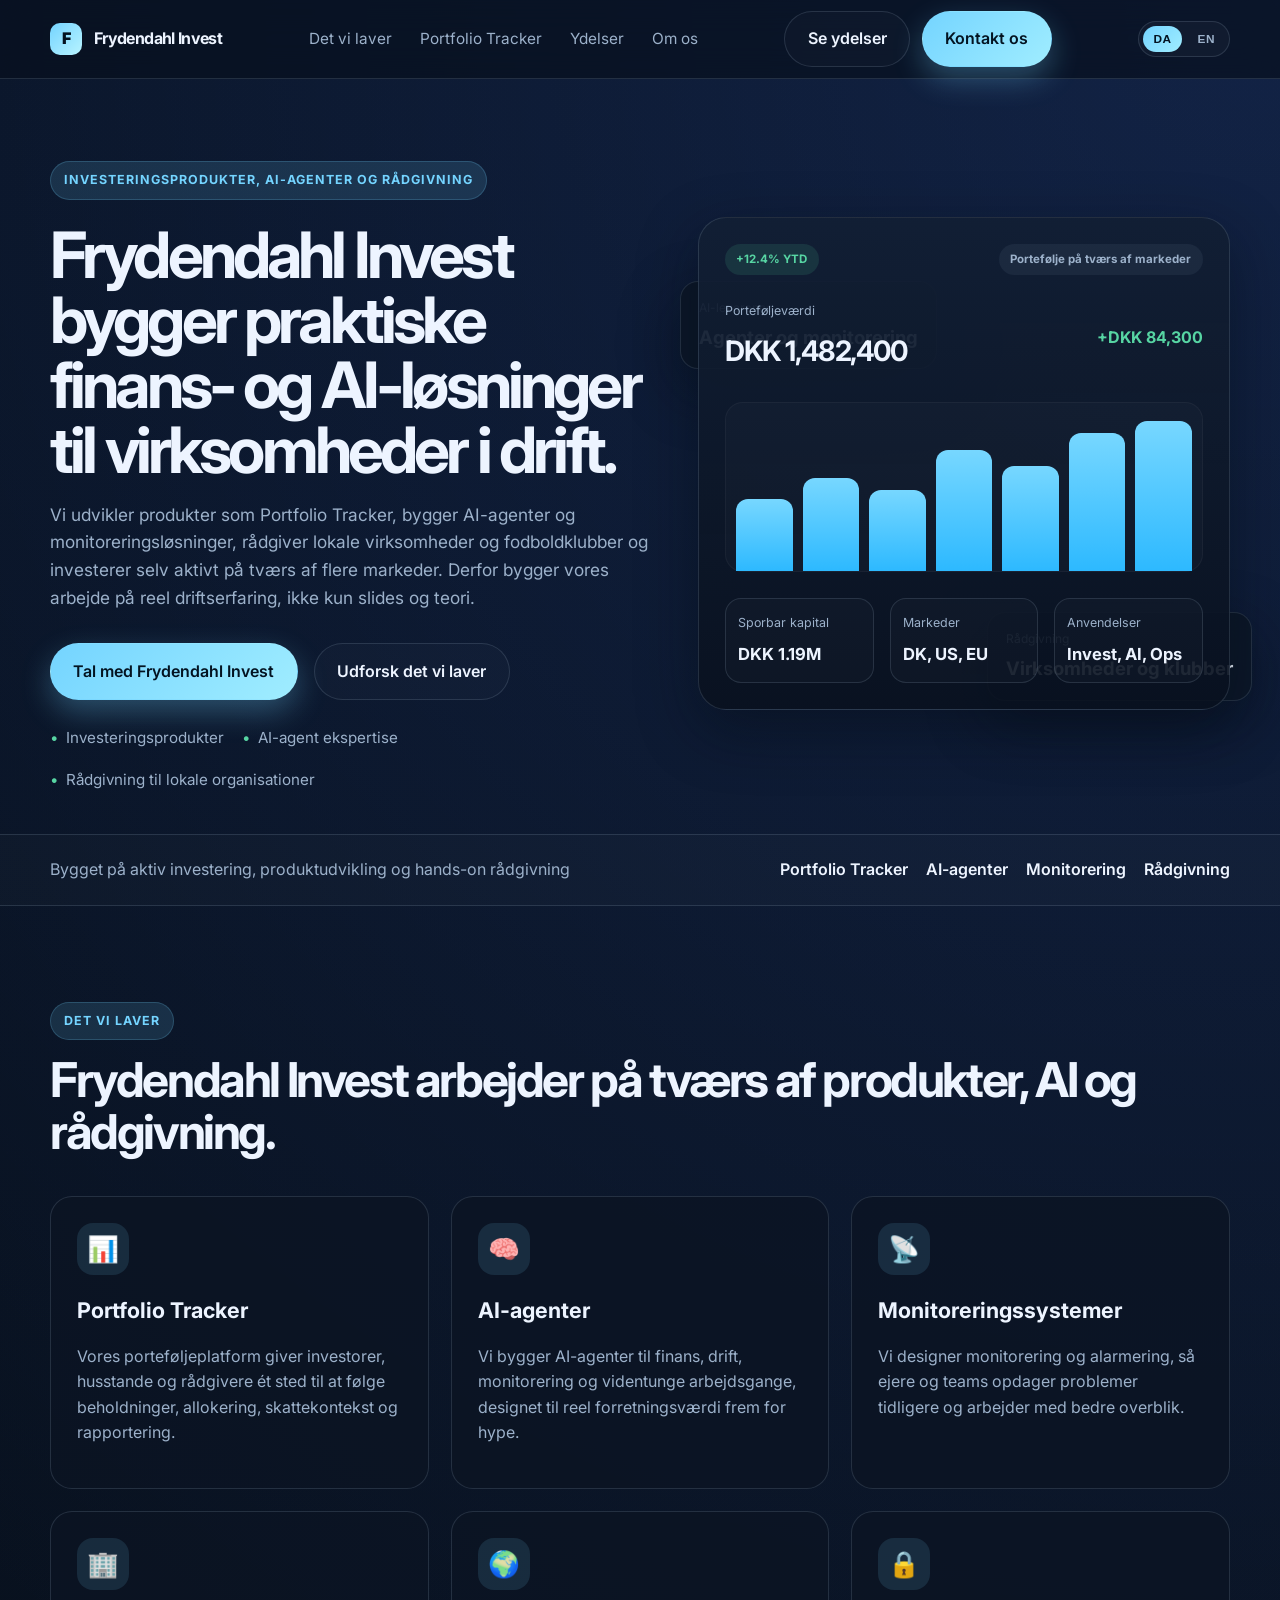
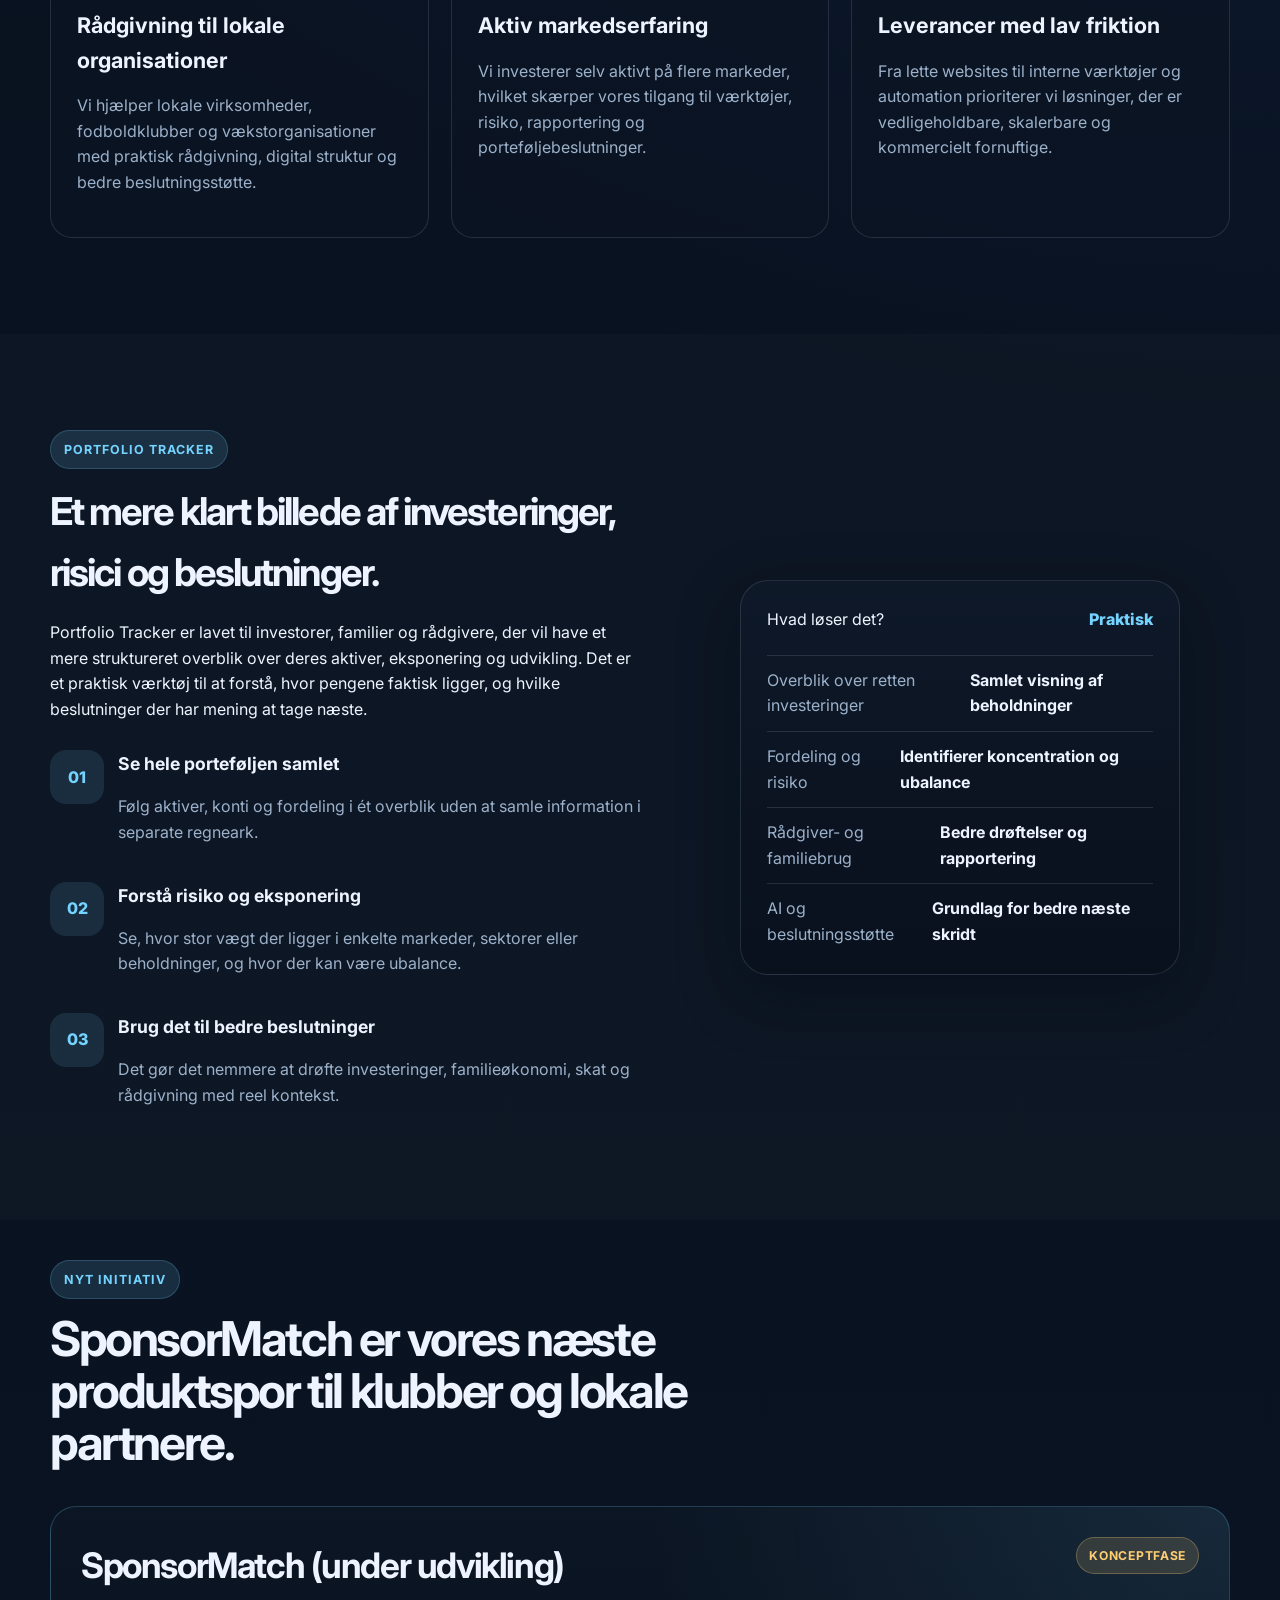
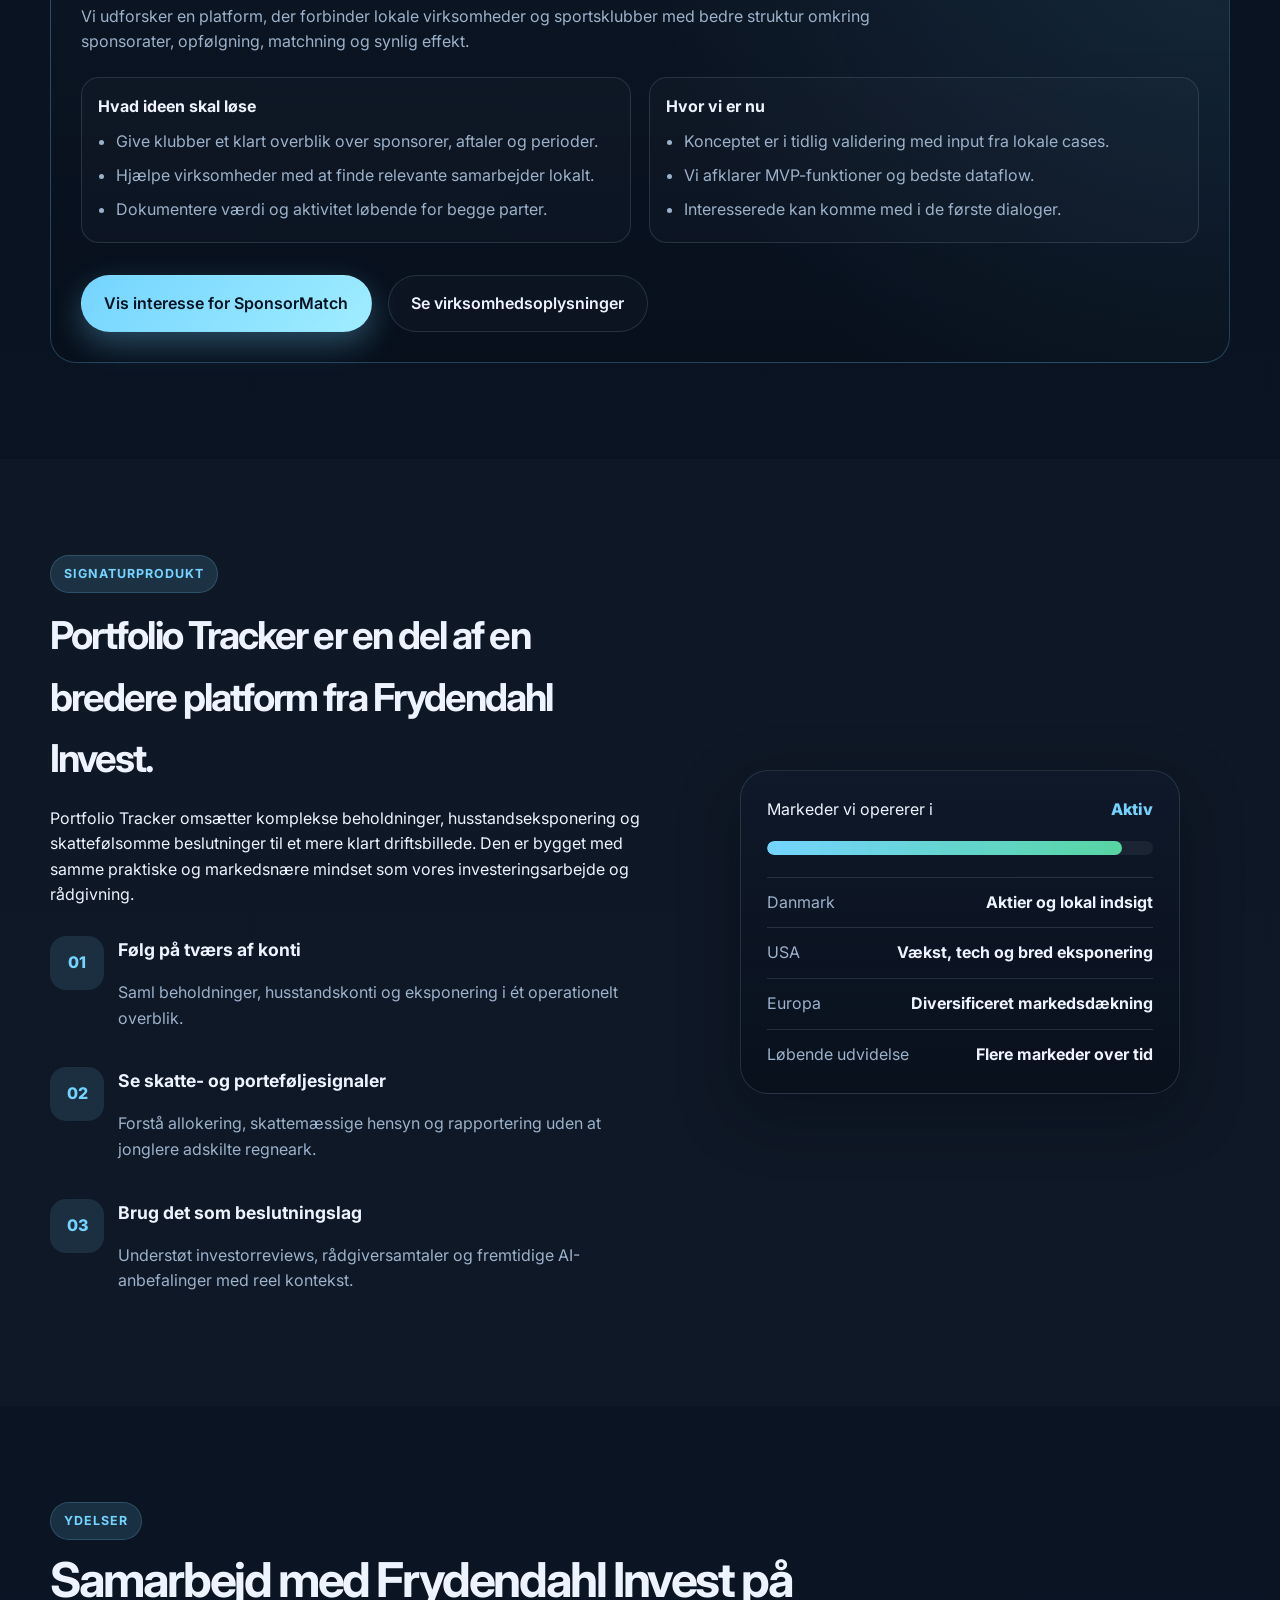
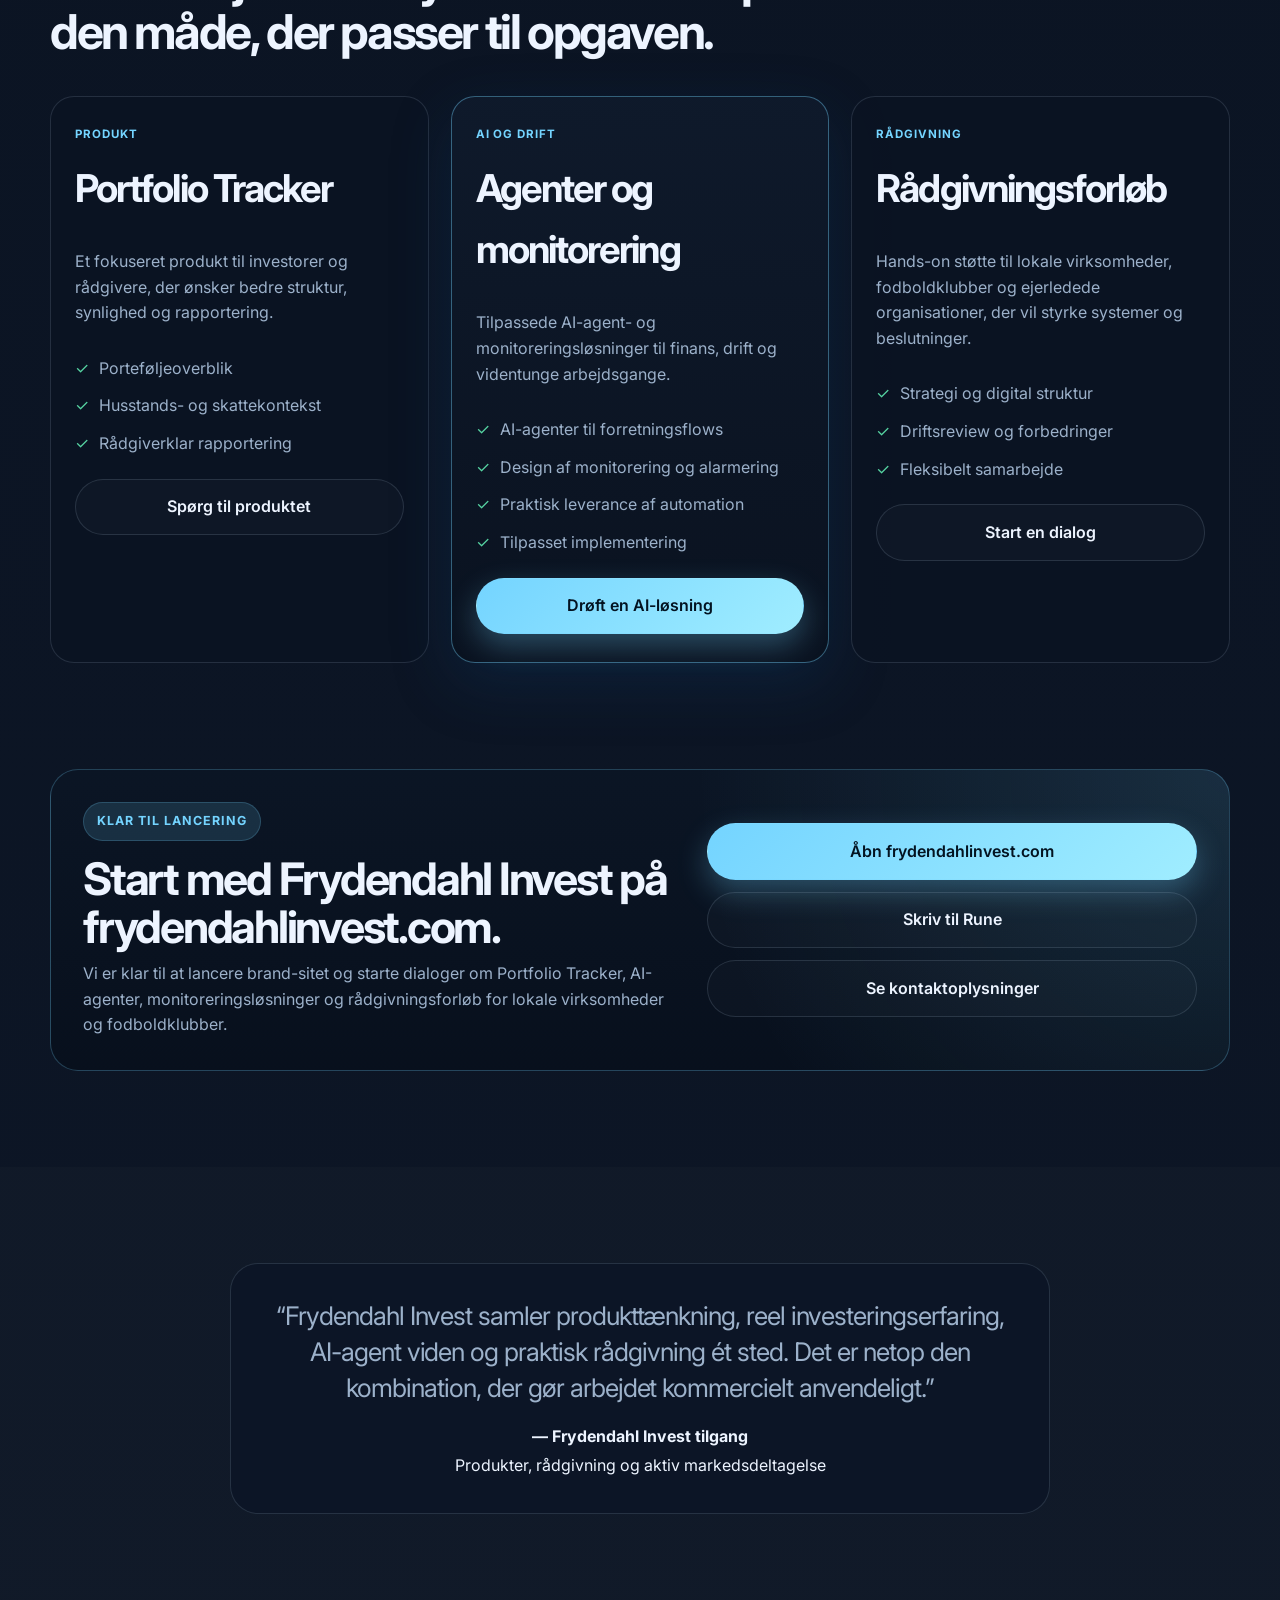
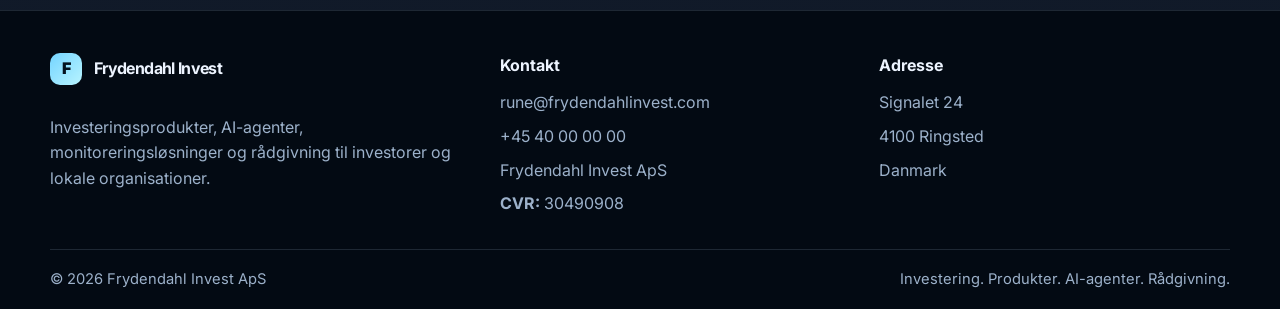
==== commit ada37fae: "Add product-focused portfolio section" ====
--- a/index.html
+++ b/index.html
@@ -181,6 +181,62 @@
         </div>
       </section>
 
+      <section id="portfolio" class="section alt-bg">
+        <div class="container split-layout">
+          <div>
+            <span class="eyebrow" data-i18n="portfolioEyebrow">Portfolio Tracker</span>
+            <h2 data-i18n="portfolioTitle">Et mere klart billede af investeringer, risici og beslutninger.</h2>
+            <p data-i18n="portfolioText">
+              Portfolio Tracker er lavet til investorer, familier og rådgivere, der vil have et mere struktureret
+              overblik over deres aktiver, eksponering og udvikling. Det er et praktisk værktøj til at forstå,
+              hvor pengene faktisk ligger, og hvilke beslutninger der har mening at tage næste.
+            </p>
+
+            <div class="check-list">
+              <div>
+                <strong>01</strong>
+                <div>
+                  <h3 data-i18n="portfolioCheck1Title">Se hele porteføljen samlet</h3>
+                  <p data-i18n="portfolioCheck1Text">Følg aktiver, konti og fordeling i ét overblik uden at samle information i separate regneark.</p>
+                </div>
+              </div>
+
+              <div>
+                <strong>02</strong>
+                <div>
+                  <h3 data-i18n="portfolioCheck2Title">Forstå risiko og eksponering</h3>
+                  <p data-i18n="portfolioCheck2Text">Se, hvor stor vægt der ligger i enkelte markeder, sektorer eller beholdninger, og hvor der kan være ubalance.</p>
+                </div>
+              </div>
+
+              <div>
+                <strong>03</strong>
+                <div>
+                  <h3 data-i18n="portfolioCheck3Title">Brug det til bedre beslutninger</h3>
+                  <p data-i18n="portfolioCheck3Text">Det gør det nemmere at drøfte investeringer, familieøkonomi, skat og rådgivning med reel kontekst.</p>
+                </div>
+              </div>
+            </div>
+          </div>
+
+          <div class="benefit-panel">
+            <div class="panel-box">
+              <div class="mini-header">
+                <span data-i18n="portfolioPanelHeader">Hvad løser det?</span>
+                <span class="score" data-i18n="portfolioPanelStatus">Praktisk</span>
+              </div>
+
+              <ul class="risk-list">
+                <li><span data-i18n="portfolioUse1">Overblik over retten investeringer</span><strong data-i18n="portfolioUse1Info">Samlet visning af beholdninger</strong></li>
+                <li><span data-i18n="portfolioUse2">Fordeling og risiko</span><strong data-i18n="portfolioUse2Info">Identifierer koncentration og ubalance</strong></li>
+                <li><span data-i18n="portfolioUse3">Rådgiver- og familiebrug</span><strong data-i18n="portfolioUse3Info">Bedre drøftelser og rapportering</strong></li>
+                <li><span data-i18n="portfolioUse4">AI og beslutningsstøtte</span><strong data-i18n="portfolioUse4Info">Grundlag for bedre næste skridt</strong></li>
+              </ul>
+            </div>
+          </div>
+        </div>
+      </section>
+
       <section id="sponsormatch" class="section concept-section">
         <div class="container">
           <div class="section-heading narrow">
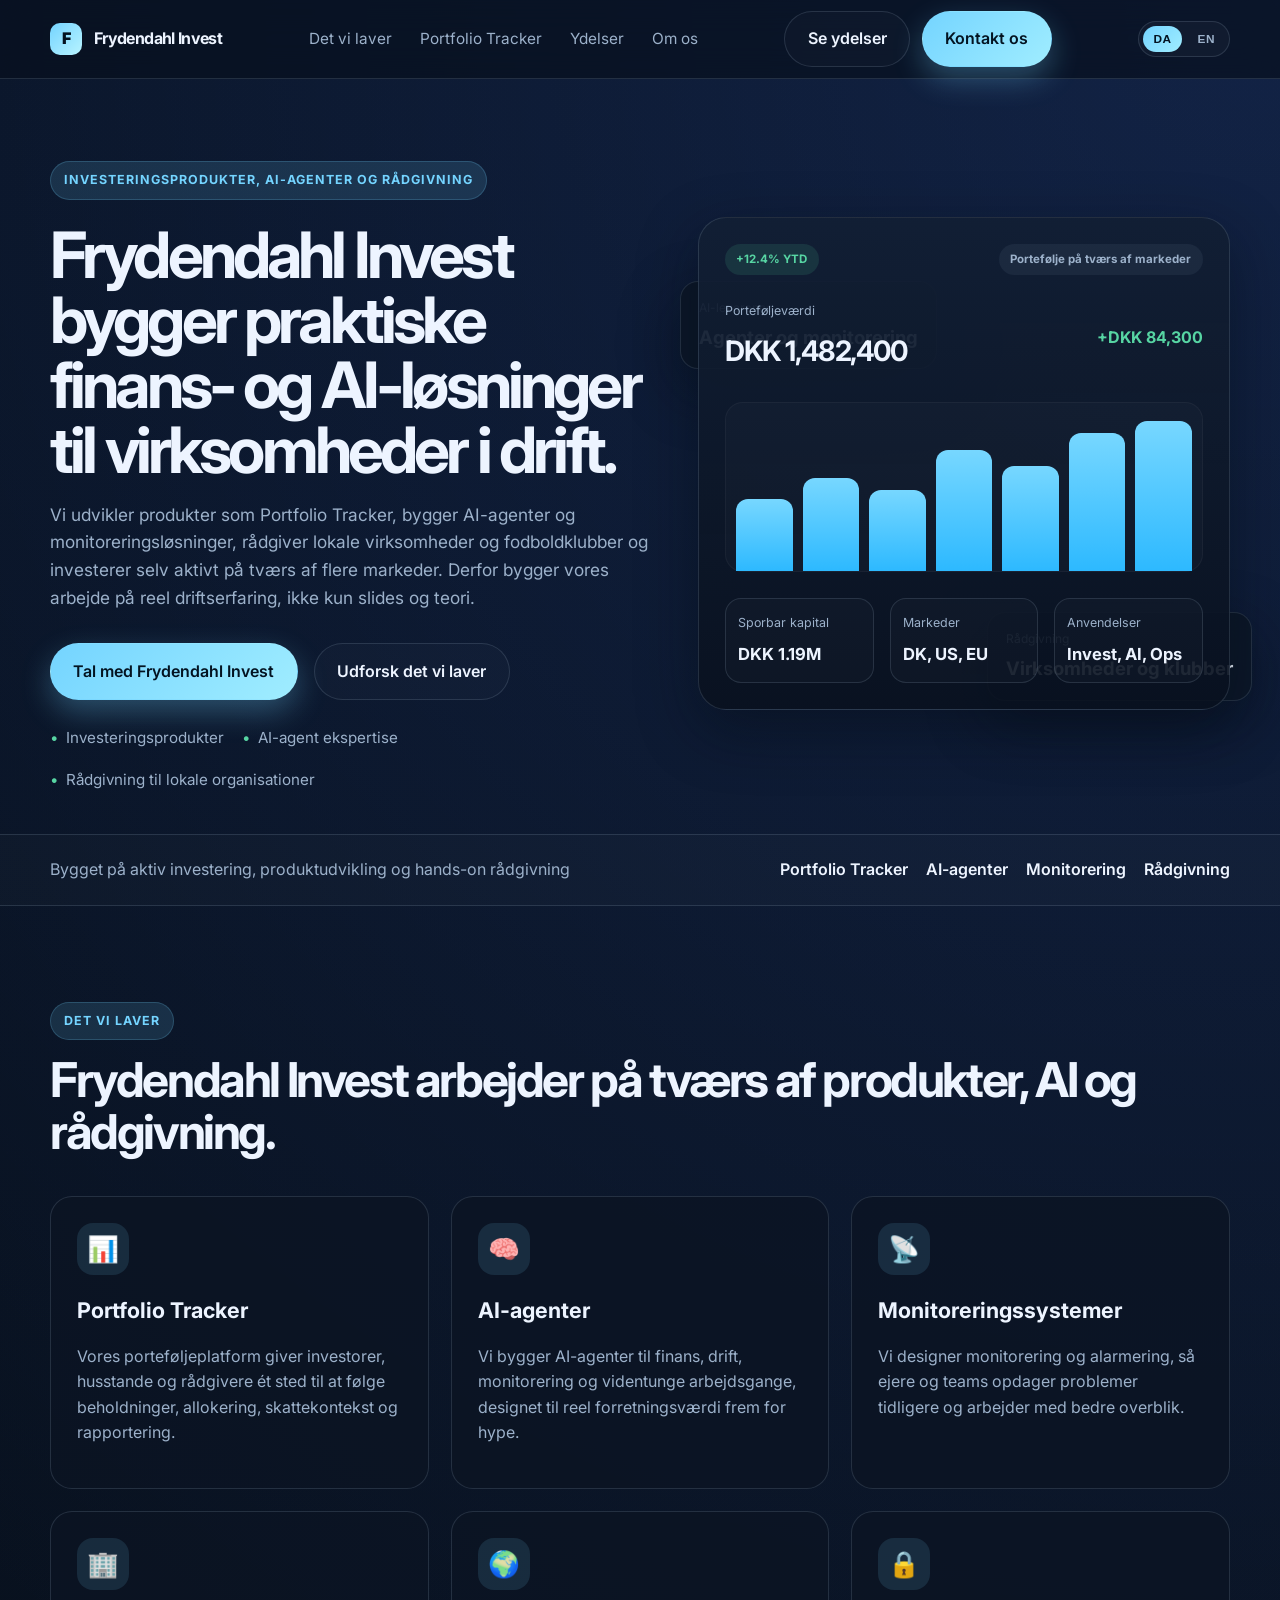
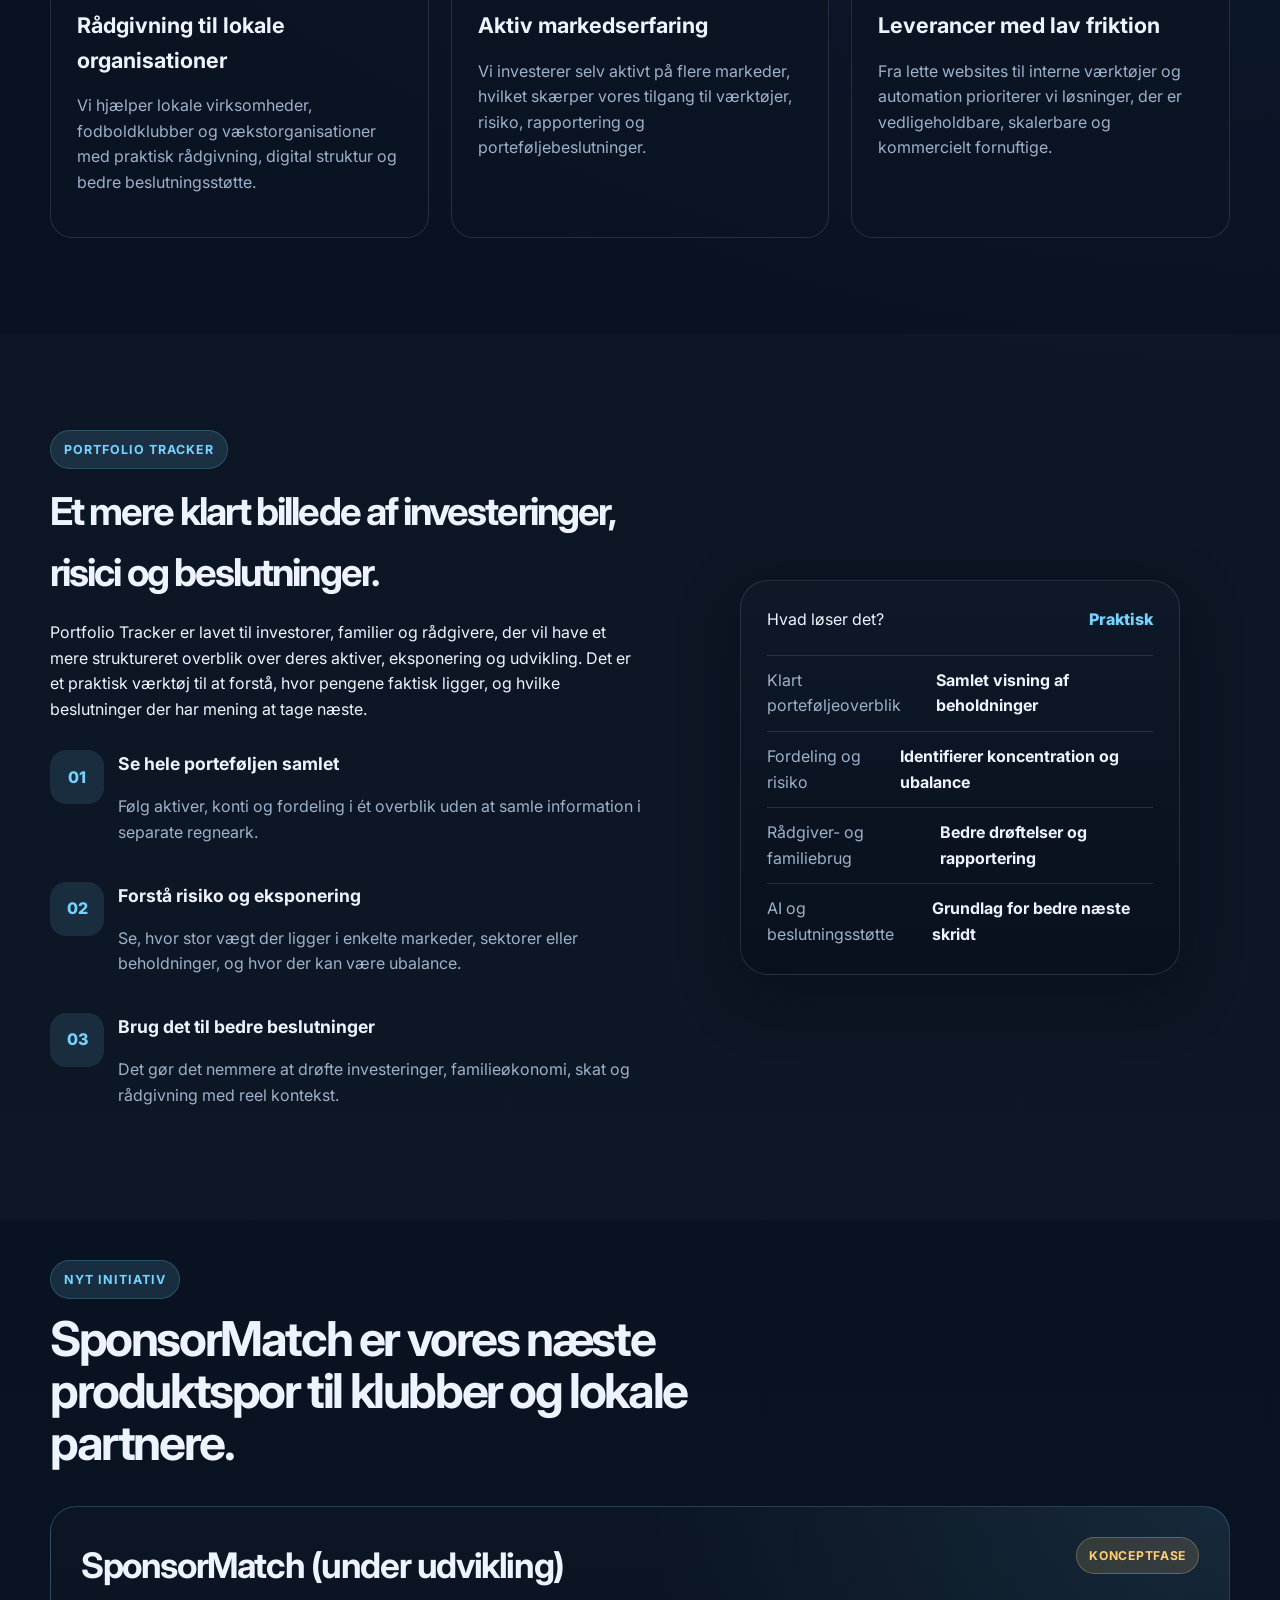
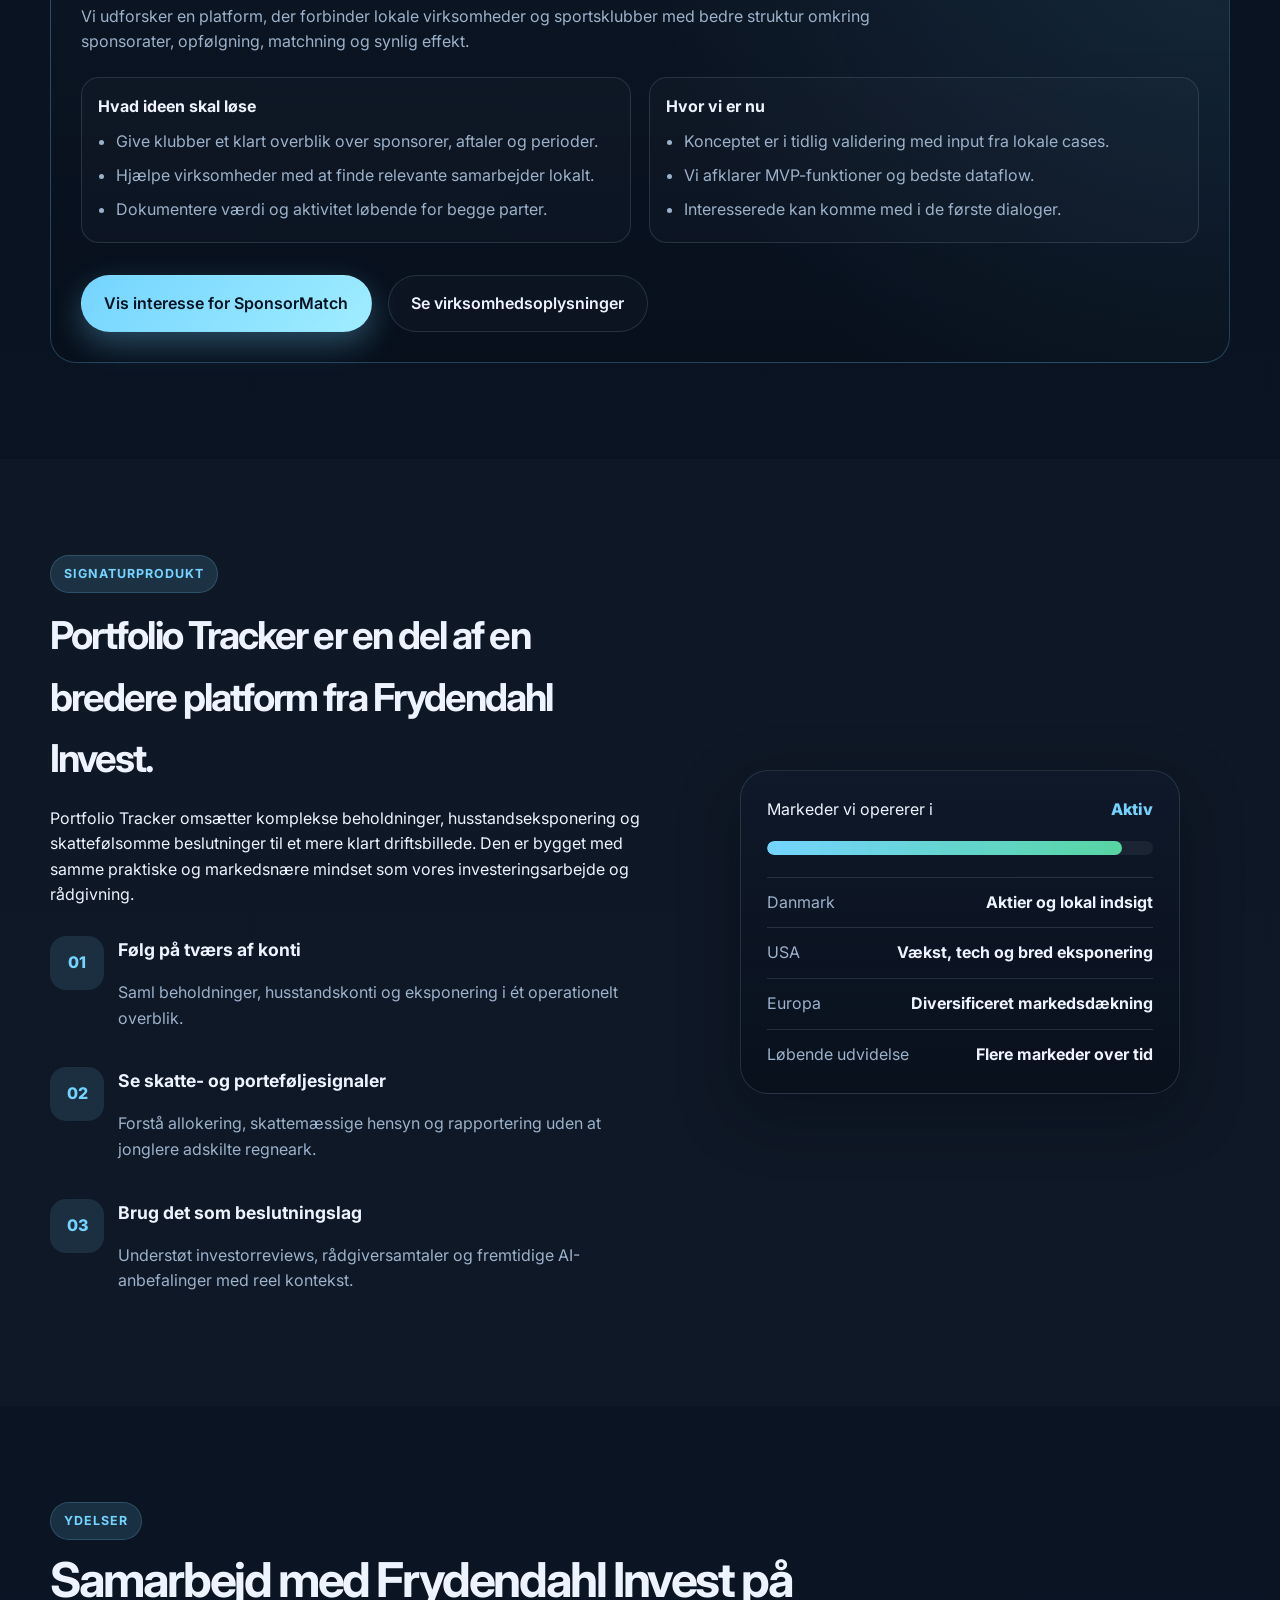
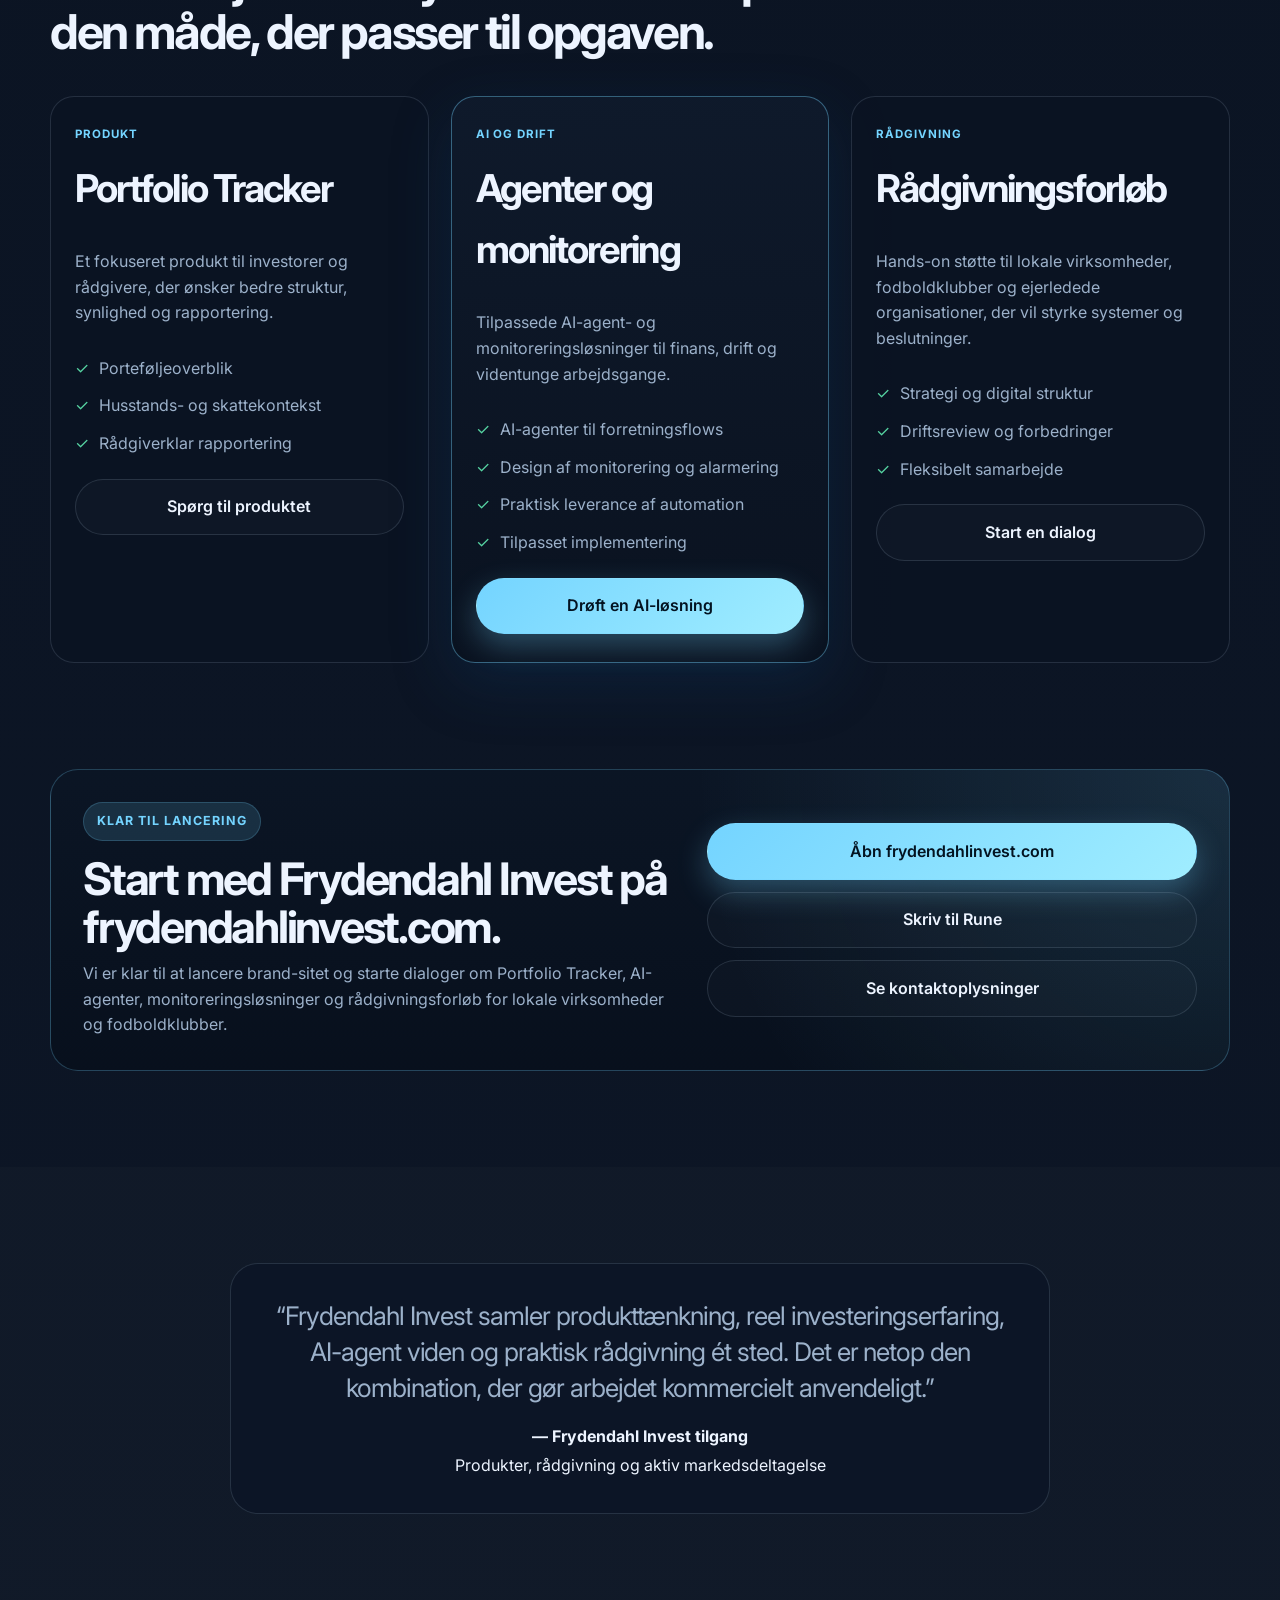
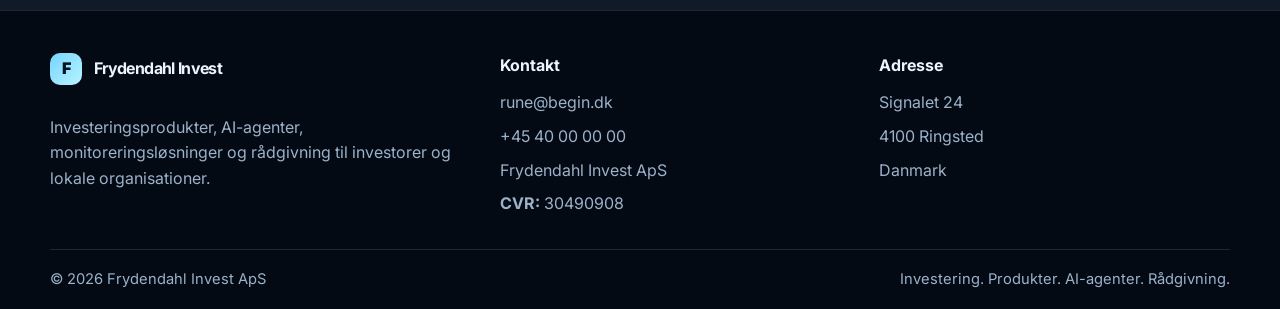
==== commit 398afc2d: "Add SEO basics, fix Danish spelling, use rune@begin.dk - Add robots.txt, sitemap.xml, 404 page and l" ====
--- a/index.html
+++ b/index.html
@@ -8,6 +8,23 @@
       content="Frydendahl Invest ApS bygger investeringsprodukter, AI-agenter, monitoreringsløsninger og rådgivning til investorer, lokale virksomheder og sportsklubber."
     />
     <title>Frydendahl Invest ApS | Investeringsprodukter, AI-agenter og rådgivning</title>
+    <link rel="canonical" href="https://frydendahlinvest.com/" />
+    <meta name="theme-color" content="#08111f" />
+    <meta property="og:type" content="website" />
+    <meta property="og:site_name" content="Frydendahl Invest" />
+    <meta property="og:url" content="https://frydendahlinvest.com/" />
+    <meta property="og:locale" content="da_DK" />
+    <meta property="og:locale:alternate" content="en_GB" />
+    <meta property="og:title" content="Frydendahl Invest ApS | Investeringsprodukter, AI-agenter og rådgivning" />
+    <meta
+      property="og:description"
+      content="Portfolio Tracker, AI-agenter, monitoreringsløsninger og rådgivning til investorer, lokale virksomheder og sportsklubber."
+    />
+    <meta property="og:image" content="https://frydendahlinvest.com/og-image.png" />
+    <meta property="og:image:width" content="1200" />
+    <meta property="og:image:height" content="630" />
+    <meta property="og:image:alt" content="Frydendahl Invest – investeringsprodukter, AI-agenter og rådgivning" />
+    <meta name="twitter:card" content="summary_large_image" />
     <link rel="icon" type="image/svg+xml" href="favicon.svg" />
     <link rel="preconnect" href="https://fonts.googleapis.com" />
     <link rel="preconnect" href="https://fonts.gstatic.com" crossorigin />
@@ -227,7 +244,7 @@
               </div>
 
               <ul class="risk-list">
-                <li><span data-i18n="portfolioUse1">Overblik over retten investeringer</span><strong data-i18n="portfolioUse1Info">Samlet visning af beholdninger</strong></li>
+                <li><span data-i18n="portfolioUse1">Klart porteføljeoverblik</span><strong data-i18n="portfolioUse1Info">Samlet visning af beholdninger</strong></li>
                 <li><span data-i18n="portfolioUse2">Fordeling og risiko</span><strong data-i18n="portfolioUse2Info">Identifierer koncentration og ubalance</strong></li>
                 <li><span data-i18n="portfolioUse3">Rådgiver- og familiebrug</span><strong data-i18n="portfolioUse3Info">Bedre drøftelser og rapportering</strong></li>
                 <li><span data-i18n="portfolioUse4">AI og beslutningsstøtte</span><strong data-i18n="portfolioUse4Info">Grundlag for bedre næste skridt</strong></li>
@@ -250,7 +267,7 @@
                 <h3 data-i18n="sponsorCardTitle">SponsorMatch (under udvikling)</h3>
                 <p data-i18n="sponsorCardText">
                   Vi udforsker en platform, der forbinder lokale virksomheder og sportsklubber med bedre struktur omkring sponsorater,
-                  opfoelgning, matchning og synlig effekt.
+                  opfølgning, matchning og synlig effekt.
                 </p>
               </div>
               <span class="concept-badge" data-i18n="sponsorBadge">Konceptfase</span>
@@ -258,11 +275,11 @@
 
             <div class="concept-grid">
               <div>
-                <strong data-i18n="sponsorBlock1Title">Hvad ideen skal loese</strong>
+                <strong data-i18n="sponsorBlock1Title">Hvad ideen skal løse</strong>
                 <ul>
                   <li data-i18n="sponsorBlock1Item1">Give klubber et klart overblik over sponsorer, aftaler og perioder.</li>
-                  <li data-i18n="sponsorBlock1Item2">Hjaelpe virksomheder med at finde relevante samarbejder lokalt.</li>
-                  <li data-i18n="sponsorBlock1Item3">Dokumentere vaerdi og aktivitet loebende for begge parter.</li>
+                  <li data-i18n="sponsorBlock1Item2">Hjælpe virksomheder med at finde relevante samarbejder lokalt.</li>
+                  <li data-i18n="sponsorBlock1Item3">Dokumentere værdi og aktivitet løbende for begge parter.</li>
                 </ul>
               </div>
 
@@ -271,13 +288,13 @@
                 <ul>
                   <li data-i18n="sponsorBlock2Item1">Konceptet er i tidlig validering med input fra lokale cases.</li>
                   <li data-i18n="sponsorBlock2Item2">Vi afklarer MVP-funktioner og bedste dataflow.</li>
-                  <li data-i18n="sponsorBlock2Item3">Interesserede kan komme med i de foerste dialoger.</li>
+                  <li data-i18n="sponsorBlock2Item3">Interesserede kan komme med i de første dialoger.</li>
                 </ul>
               </div>
             </div>
 
             <div class="cta-row">
-              <a href="mailto:hello@frydendahlinvest.com?subject=SponsorMatch%20interesse" class="btn btn-primary" data-i18n="sponsorCta1">Vis interesse for SponsorMatch</a>
+              <a href="mailto:rune@begin.dk?subject=SponsorMatch%20interesse" class="btn btn-primary" data-i18n="sponsorCta1">Vis interesse for SponsorMatch</a>
               <a href="#contact" class="btn btn-secondary" data-i18n="sponsorCta2">Se virksomhedsoplysninger</a>
             </div>
           </article>
@@ -404,7 +421,7 @@
           </div>
           <div class="launch-actions">
             <a href="https://www.frydendahlinvest.com" class="btn btn-primary" target="_blank" rel="noopener noreferrer" data-i18n="launchCta1">Åbn frydendahlinvest.com</a>
-            <a href="mailto:rune@frydendahlinvest.com?subject=Frydendahl%20Invest%20Inquiry" class="btn btn-secondary" data-i18n="launchCta2">Skriv til Rune</a>
+            <a href="mailto:rune@begin.dk?subject=Frydendahl%20Invest%20henvendelse" class="btn btn-secondary" data-i18n="launchCta2">Skriv til Rune</a>
             <a href="#contact" class="btn btn-secondary" data-i18n="launchCta3">Se kontaktoplysninger</a>
           </div>
         </div>
@@ -440,7 +457,7 @@
         <div>
           <h3 data-i18n="footerContactTitle">Kontakt</h3>
           <ul>
-            <li><a href="mailto:rune@frydendahlinvest.com">rune@frydendahlinvest.com</a></li>
+            <li><a href="mailto:rune@begin.dk">rune@begin.dk</a></li>
             <li><a href="tel:+4540000000">+45 40 00 00 00</a></li>
             <li>Frydendahl Invest ApS</li>
             <li><strong data-i18n="companyCvrLabel">CVR:</strong> <span data-i18n="companyCvrValue">30490908</span></li>
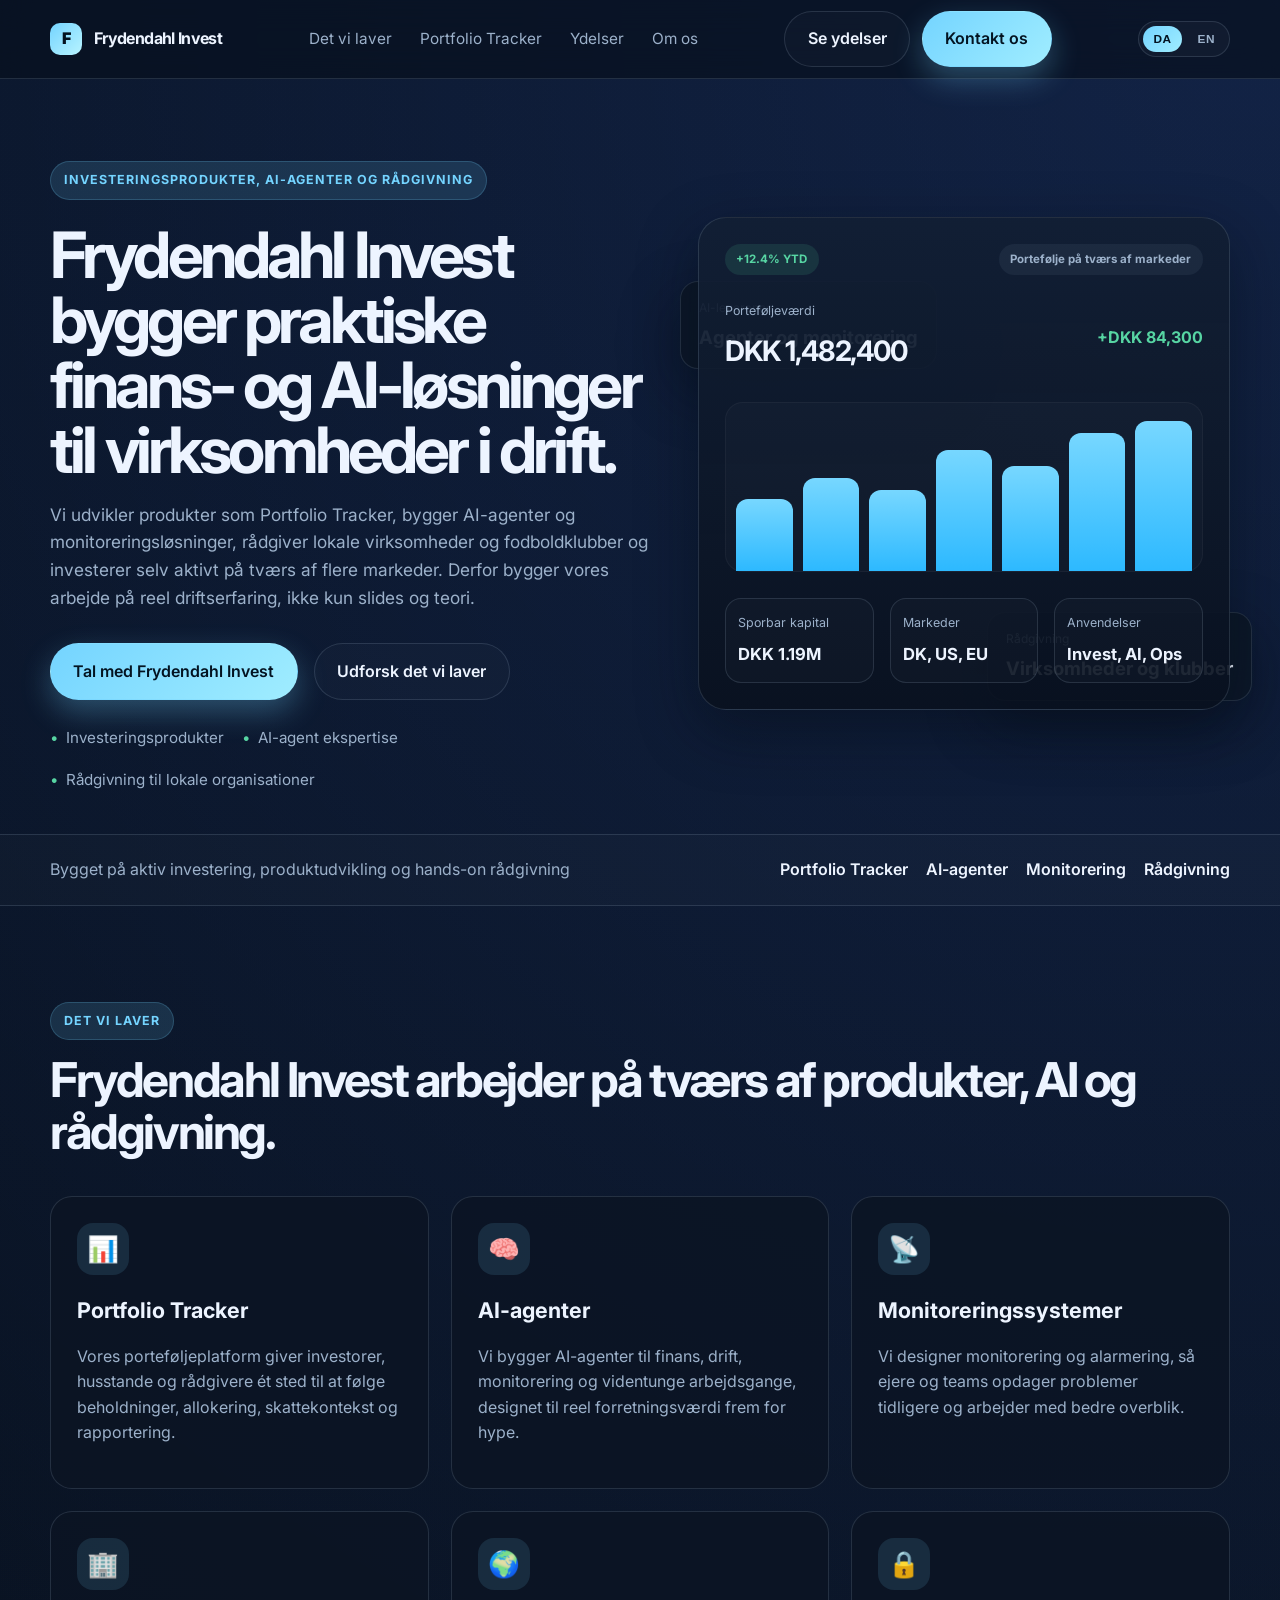
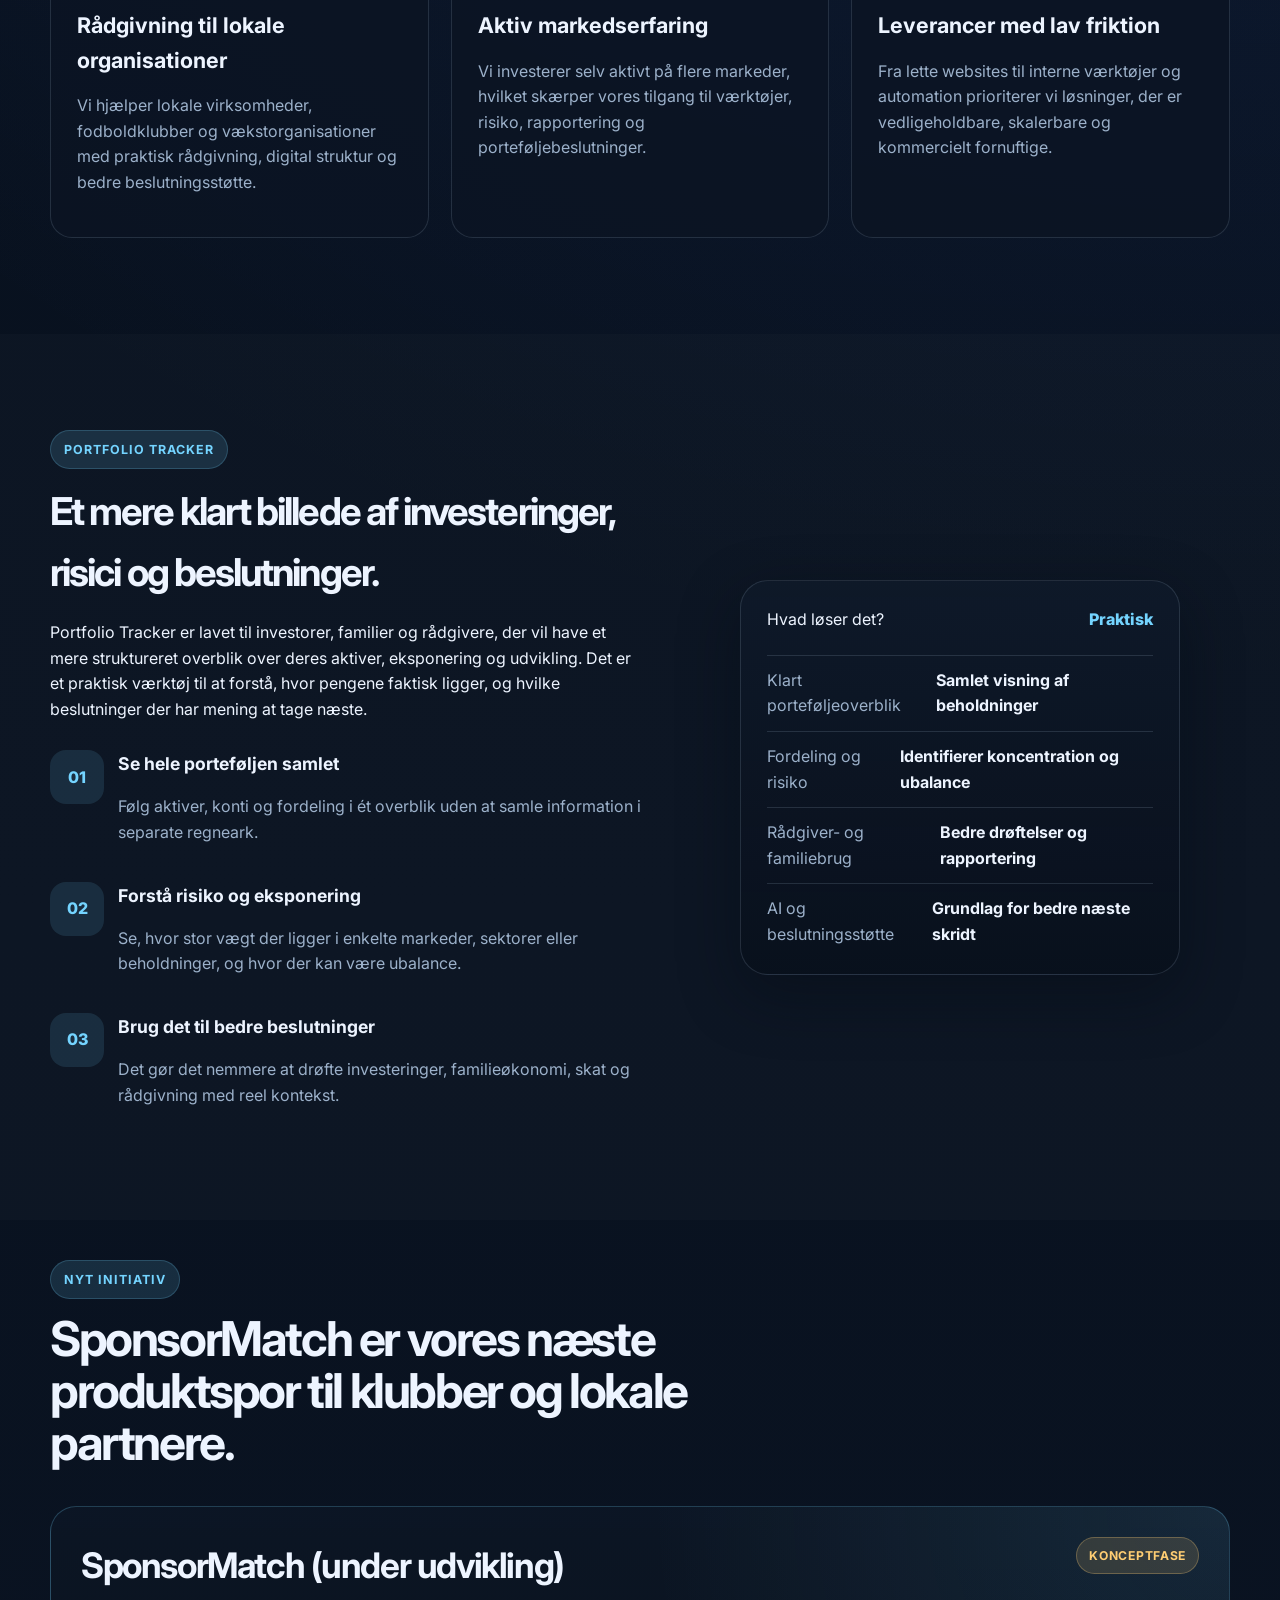
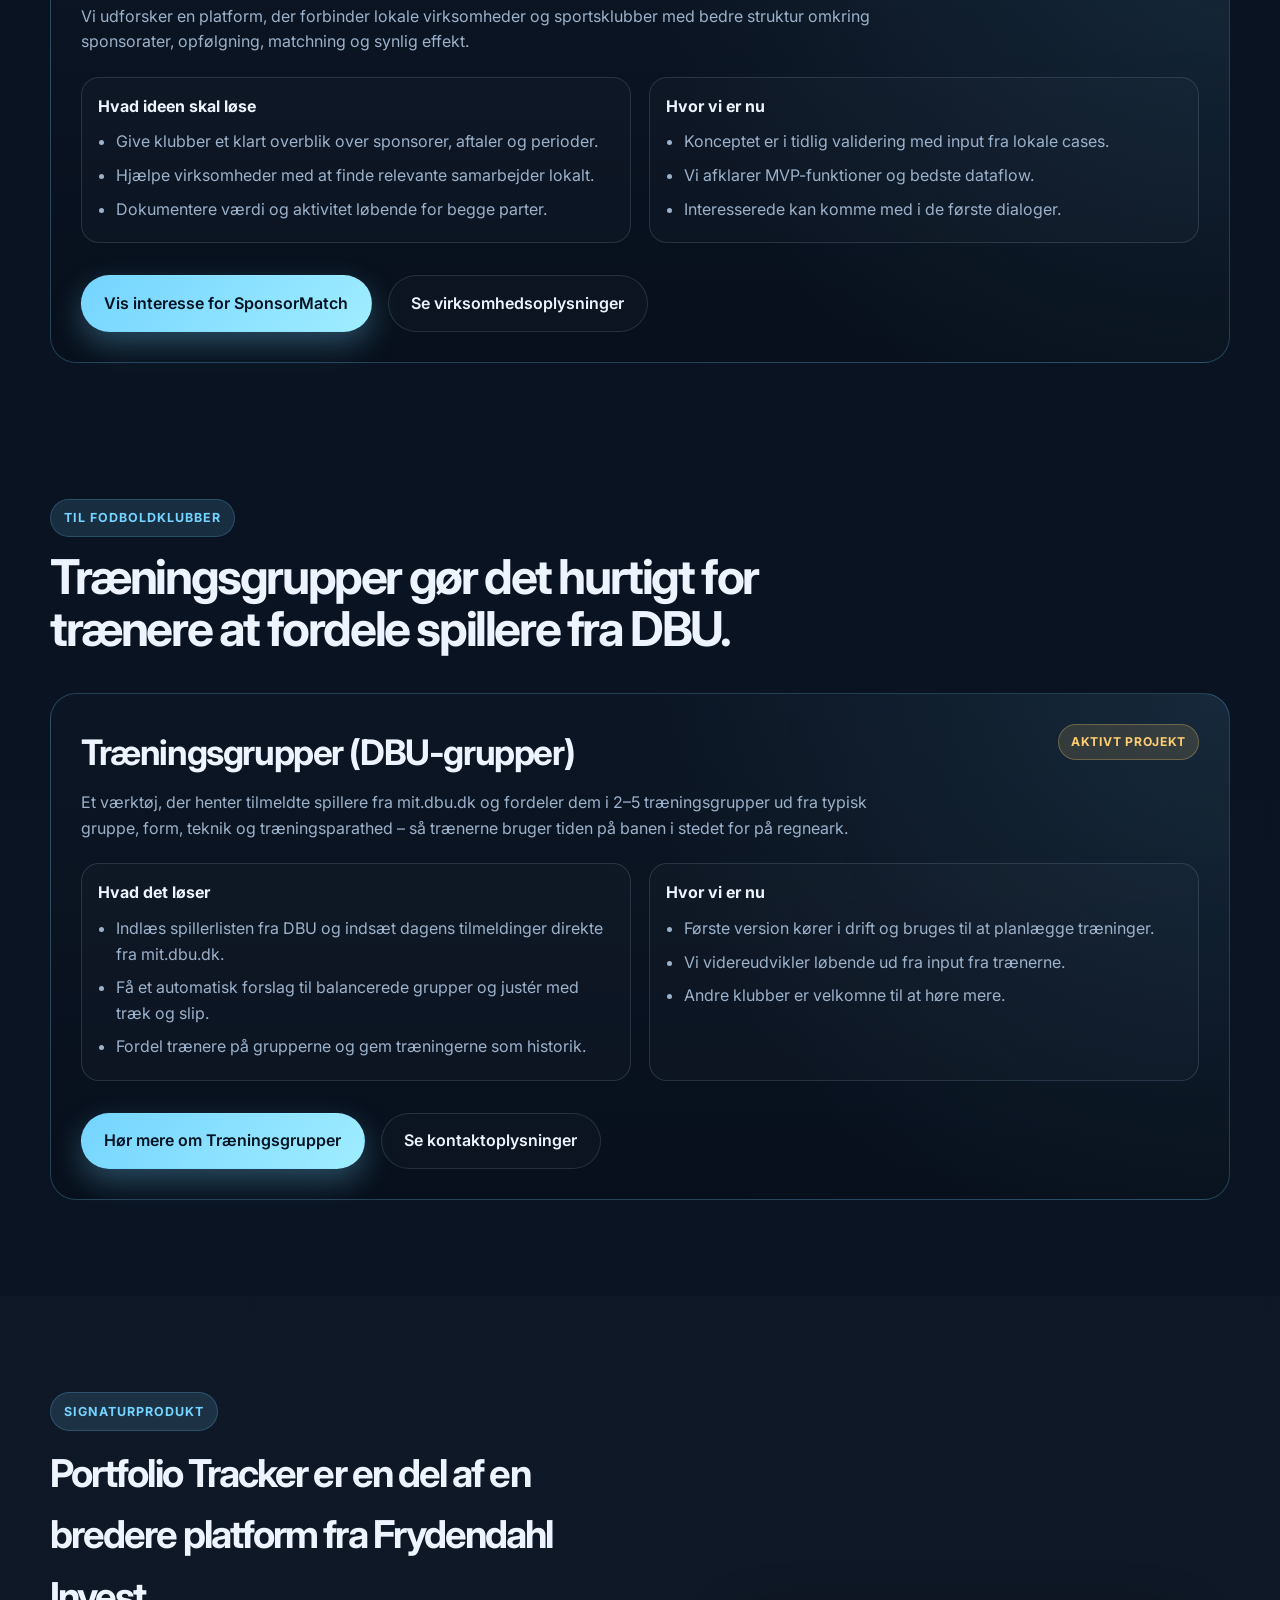
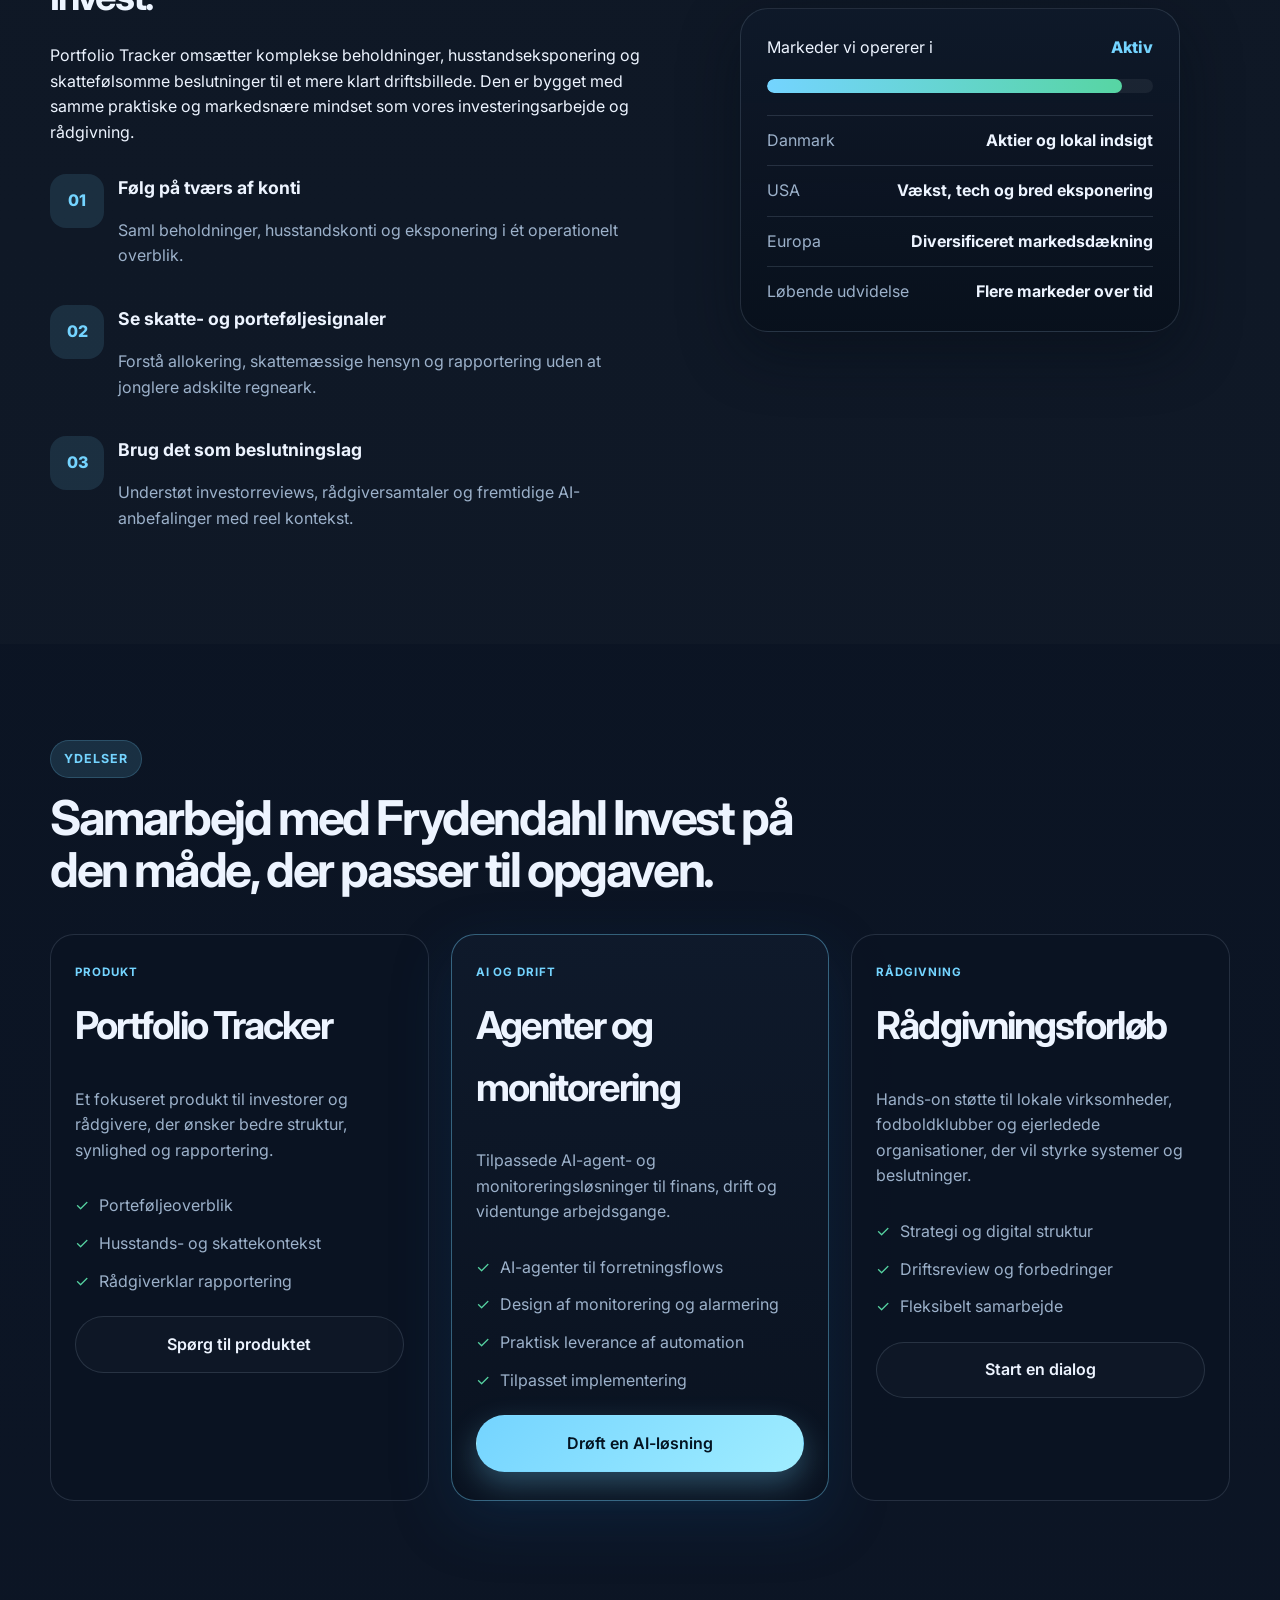
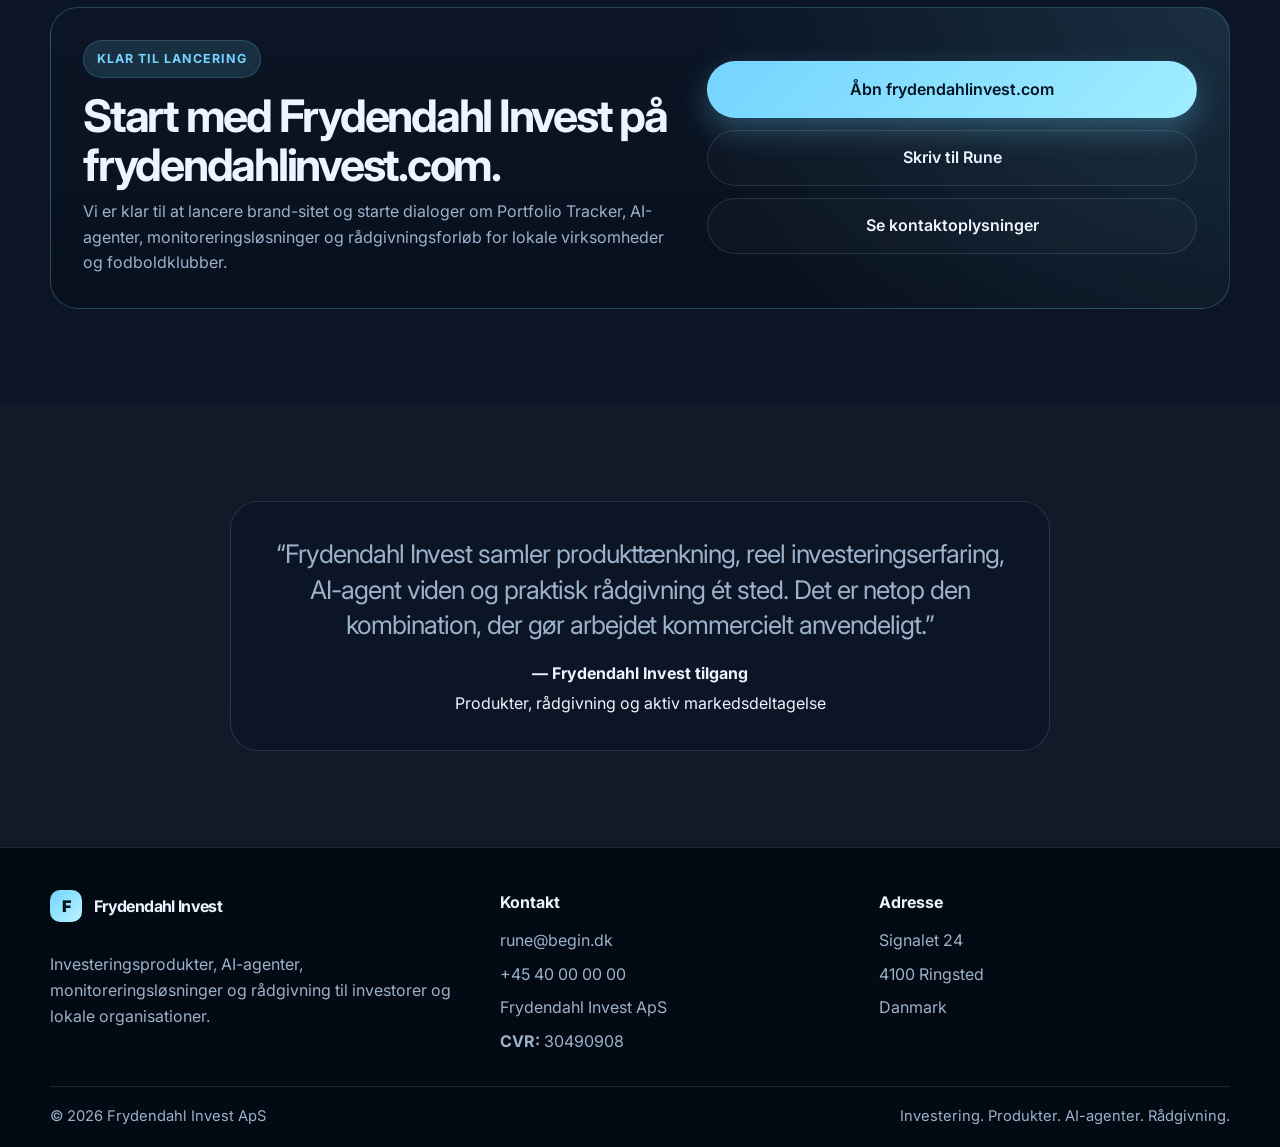
==== commit 913a0f53: "Add Træningsgrupper (DBU-grupper) project section Co-Authored-By: Claude Opus 5.5 <noreply@anthropic" ====
--- a/index.html
+++ b/index.html
@@ -301,6 +301,53 @@
         </div>
       </section>
 
+      <section id="dbu-grupper" class="section concept-section">
+        <div class="container">
+          <div class="section-heading narrow">
+            <span class="eyebrow" data-i18n="dbuEyebrow">Til fodboldklubber</span>
+            <h2 data-i18n="dbuTitle">Træningsgrupper gør det hurtigt for trænere at fordele spillere fra DBU.</h2>
+          </div>
+
+          <article class="concept-card">
+            <div class="concept-head">
+              <div>
+                <h3 data-i18n="dbuCardTitle">Træningsgrupper (DBU-grupper)</h3>
+                <p data-i18n="dbuCardText">
+                  Et værktøj, der henter tilmeldte spillere fra mit.dbu.dk og fordeler dem i 2–5 træningsgrupper ud fra typisk gruppe,
+                  form, teknik og træningsparathed – så trænerne bruger tiden på banen i stedet for på regneark.
+                </p>
+              </div>
+              <span class="concept-badge" data-i18n="dbuBadge">Aktivt projekt</span>
+            </div>
+
+            <div class="concept-grid">
+              <div>
+                <strong data-i18n="dbuBlock1Title">Hvad det løser</strong>
+                <ul>
+                  <li data-i18n="dbuBlock1Item1">Indlæs spillerlisten fra DBU og indsæt dagens tilmeldinger direkte fra mit.dbu.dk.</li>
+                  <li data-i18n="dbuBlock1Item2">Få et automatisk forslag til balancerede grupper og justér med træk og slip.</li>
+                  <li data-i18n="dbuBlock1Item3">Fordel trænere på grupperne og gem træningerne som historik.</li>
+                </ul>
+              </div>
+
+              <div>
+                <strong data-i18n="dbuBlock2Title">Hvor vi er nu</strong>
+                <ul>
+                  <li data-i18n="dbuBlock2Item1">Første version kører i drift og bruges til at planlægge træninger.</li>
+                  <li data-i18n="dbuBlock2Item2">Vi videreudvikler løbende ud fra input fra trænerne.</li>
+                  <li data-i18n="dbuBlock2Item3">Andre klubber er velkomne til at høre mere.</li>
+                </ul>
+              </div>
+            </div>
+
+            <div class="cta-row">
+              <a href="mailto:rune@begin.dk?subject=Tr%C3%A6ningsgrupper%20interesse" class="btn btn-primary" data-i18n="dbuCta1">Hør mere om Træningsgrupper</a>
+              <a href="#contact" class="btn btn-secondary" data-i18n="dbuCta2">Se kontaktoplysninger</a>
+            </div>
+          </article>
+        </div>
+      </section>
+
       <section id="benefits" class="section alt-bg">
         <div class="container split-layout">
           <div>
